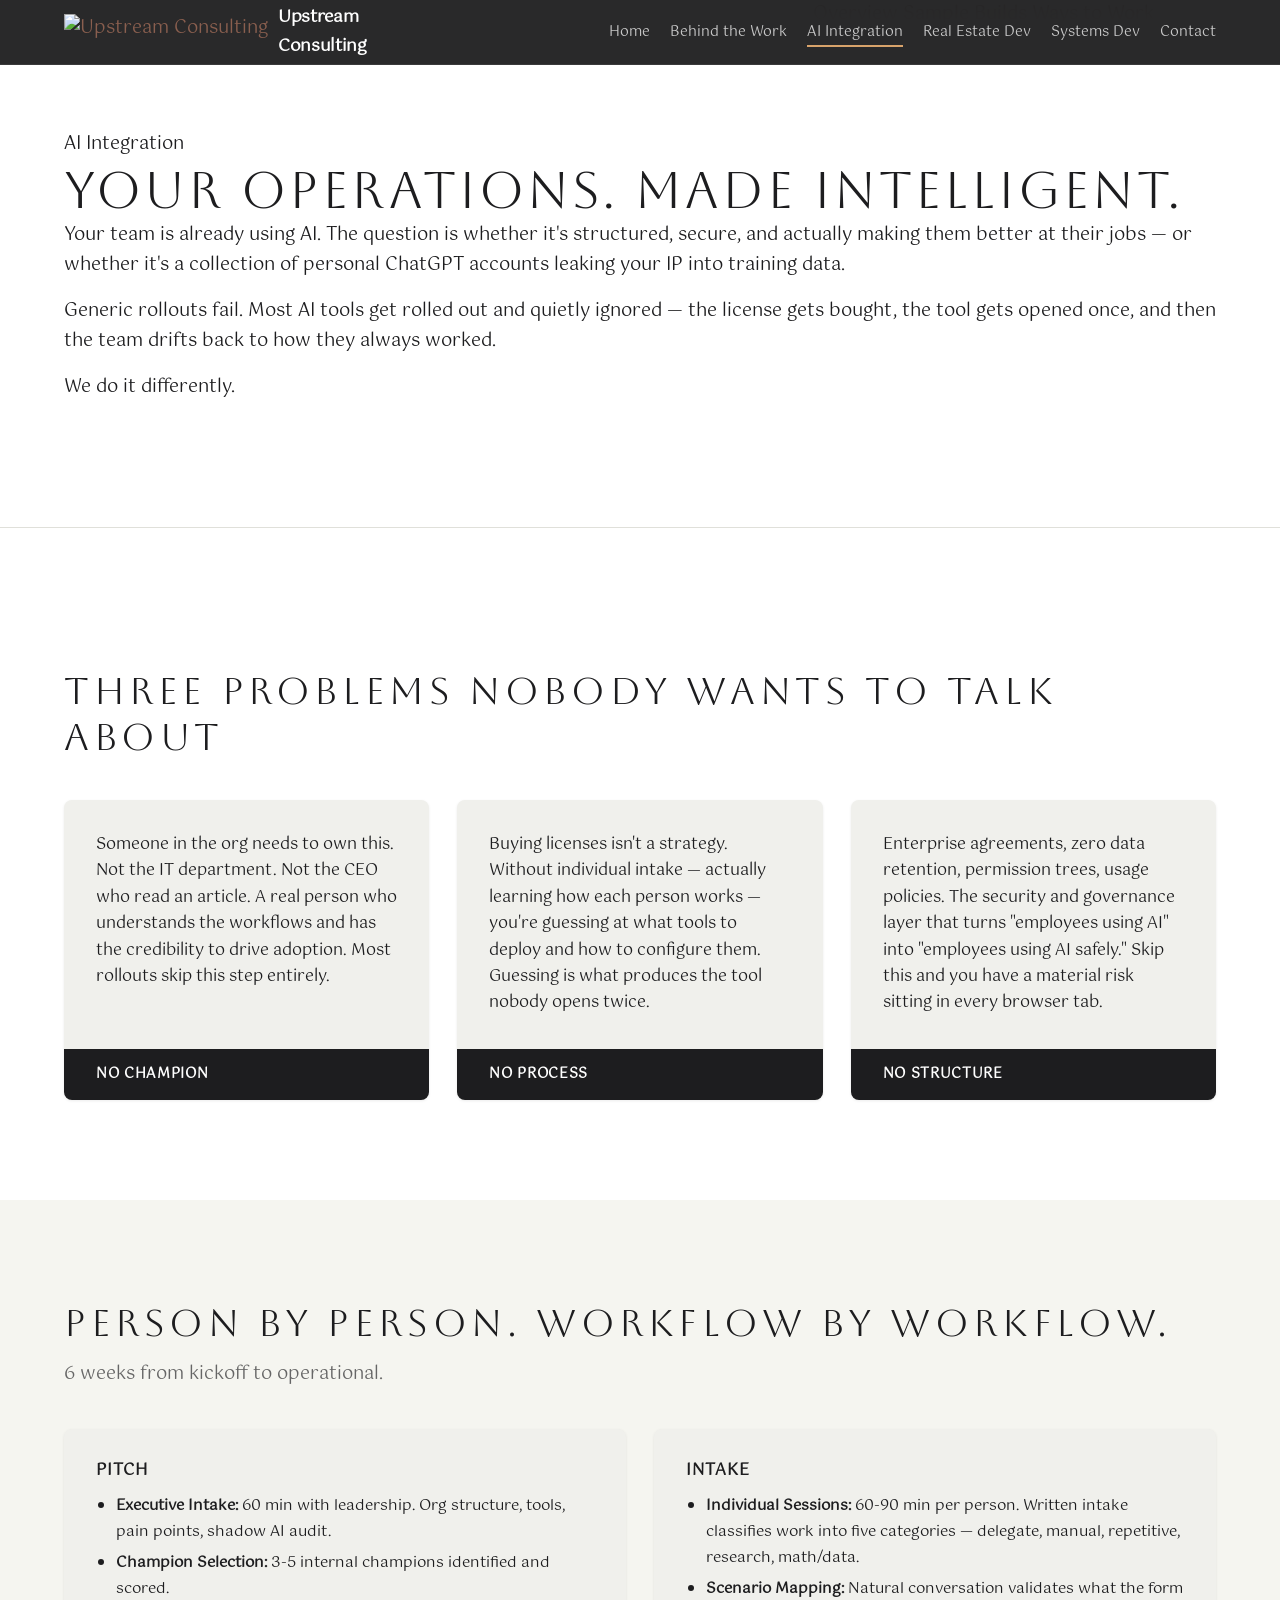
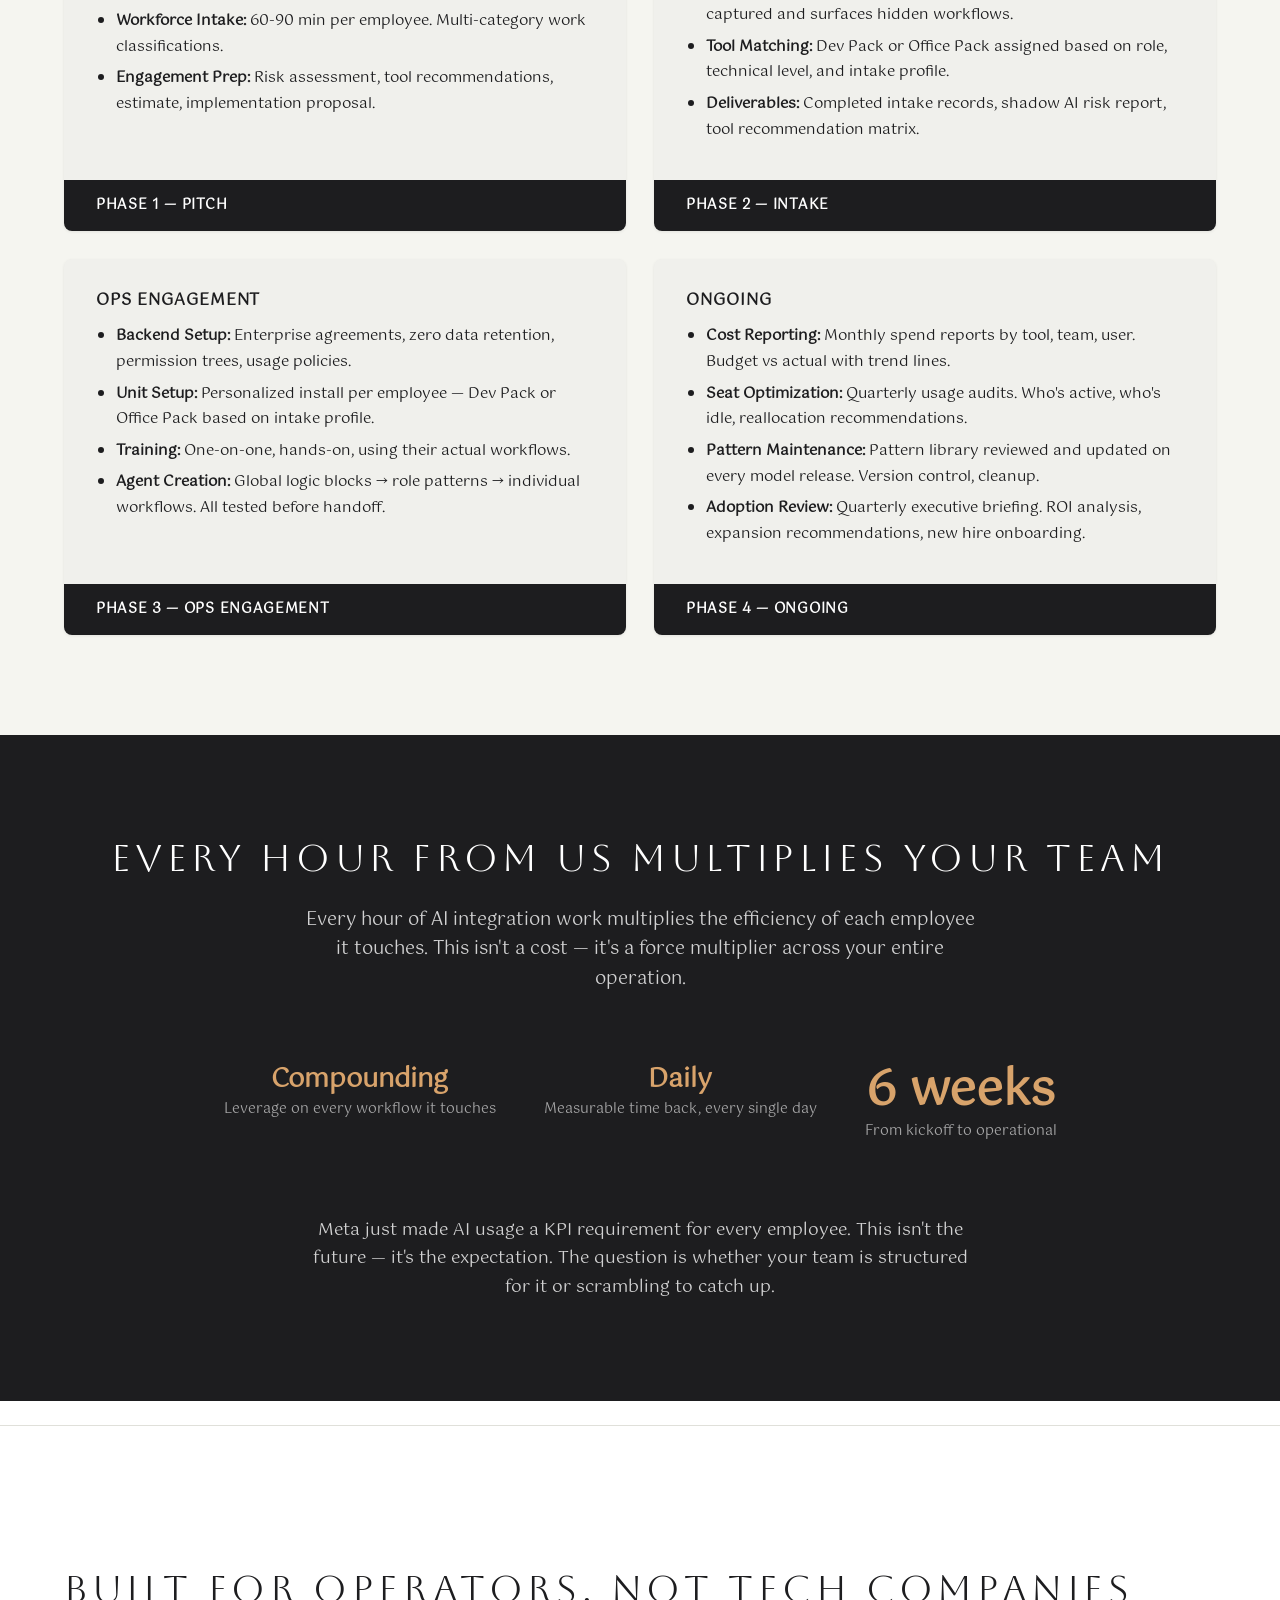
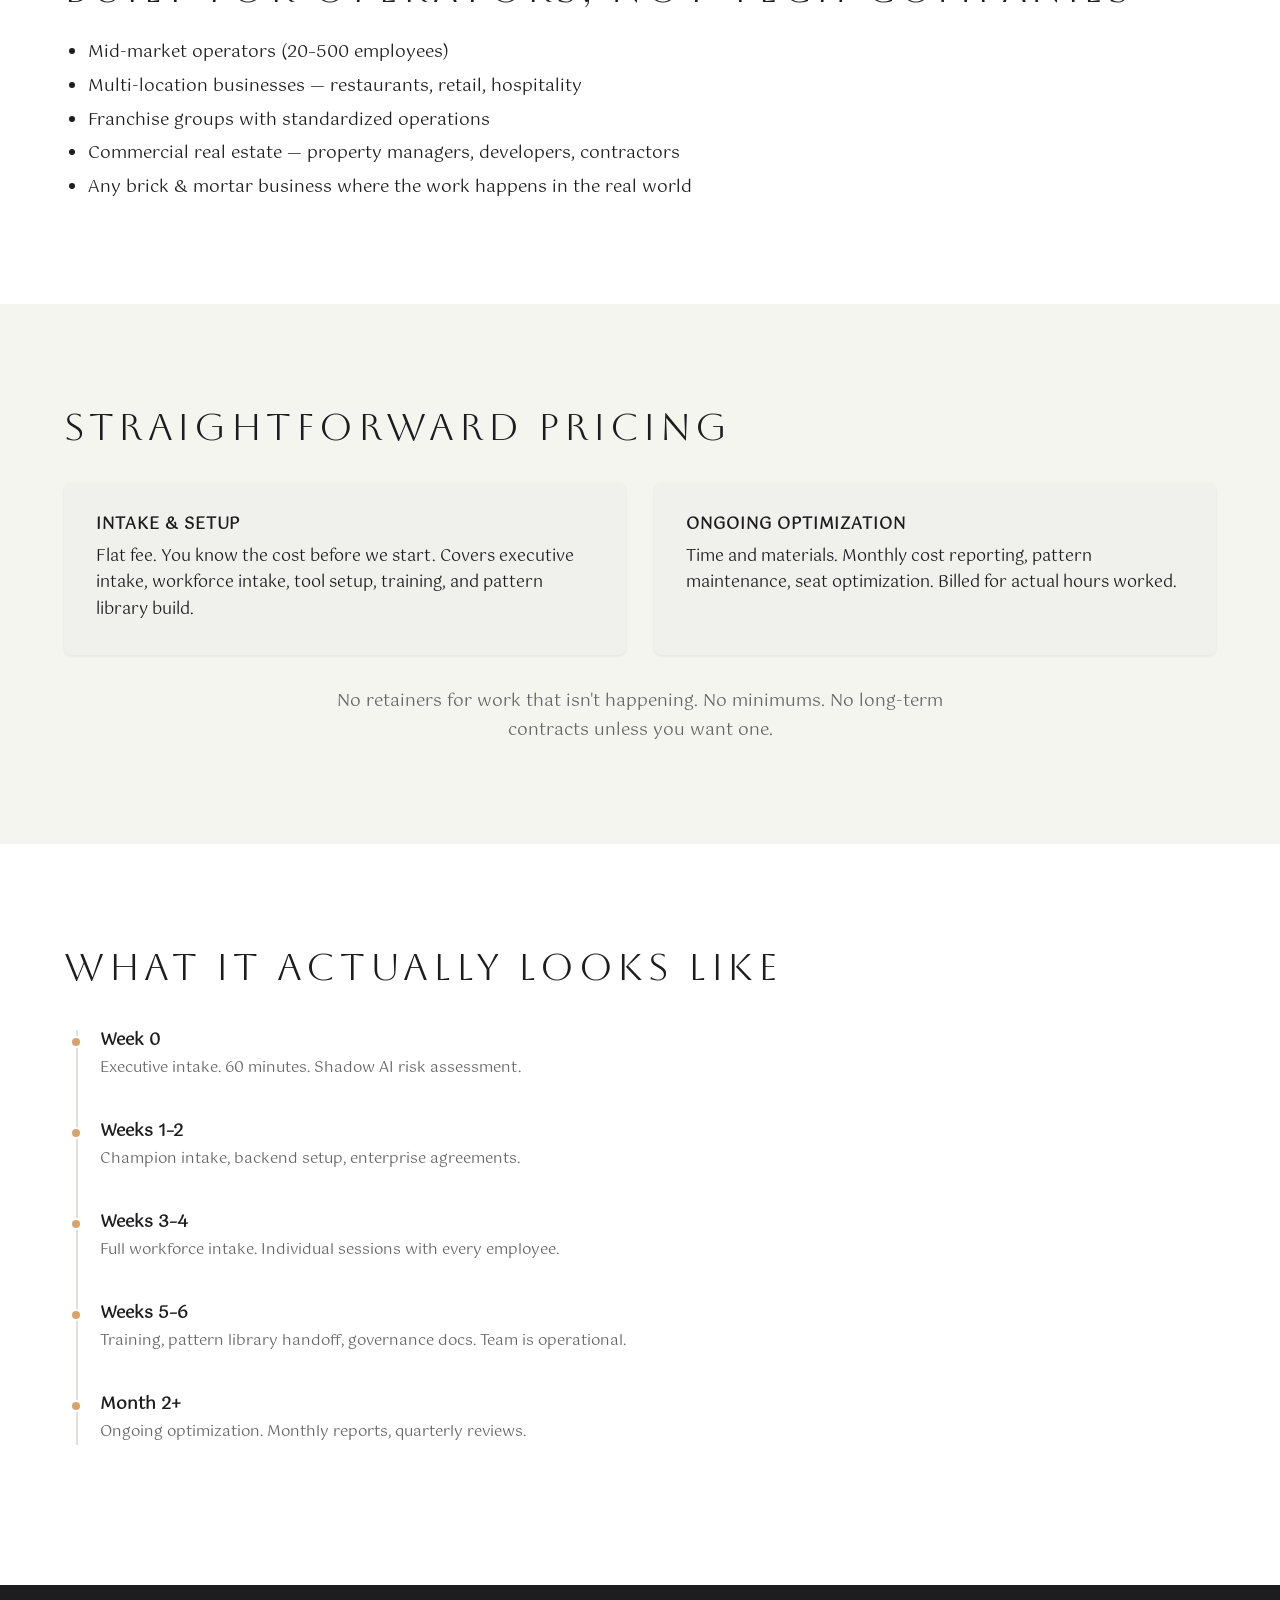
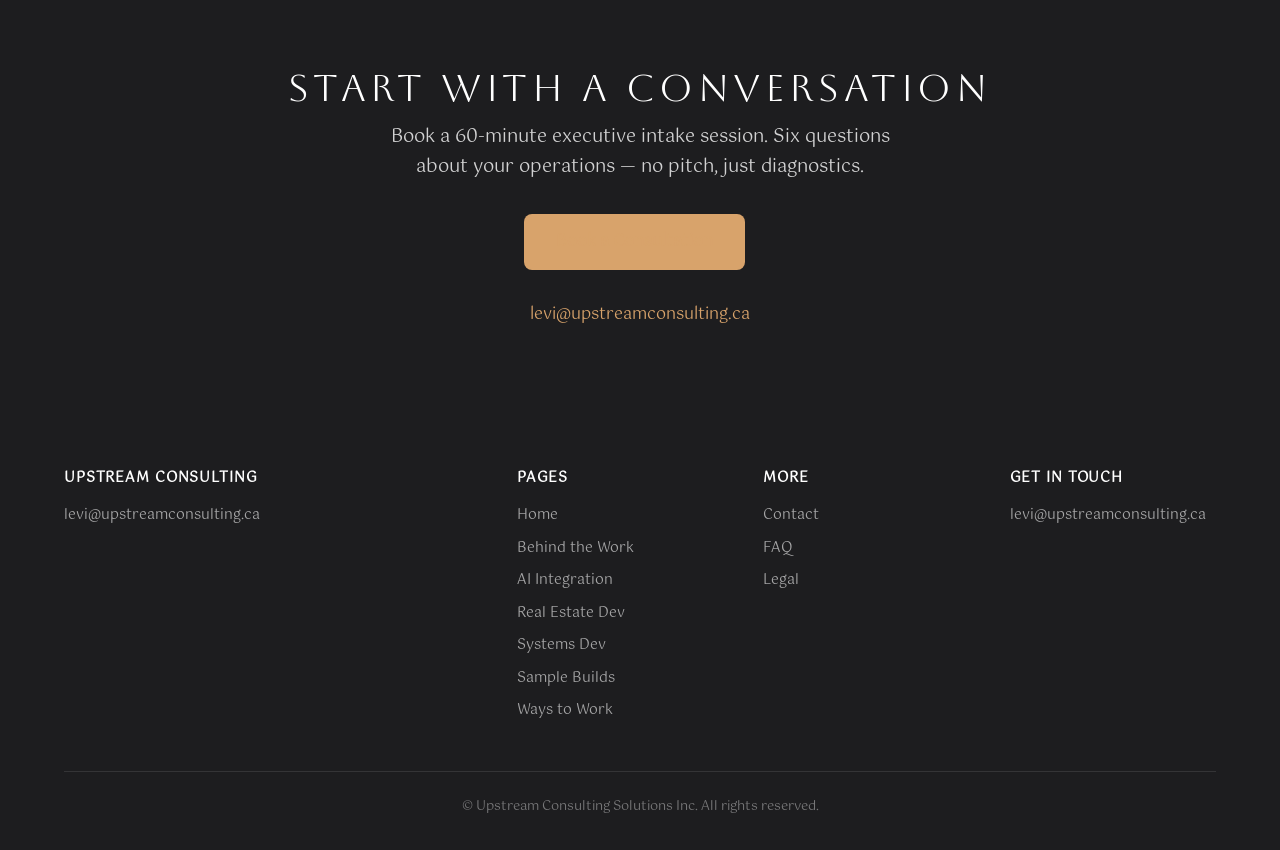
==== ai-integration/index.html @ 4dc44d65 "Cache-bust styles.css link (?v=2) Forces browsers to fetch the current stylesheet instead of a stale" ====
<!DOCTYPE html>
<html lang="en">
<head>
  <meta charset="UTF-8">
  <meta name="viewport" content="width=device-width, initial-scale=1.0">
  <title>AI Integration for Brick &amp; Mortar Operators | Upstream Consulting</title>
  <meta name="description" content="Person-by-person AI integration for brick and mortar operators. Structured rollouts, enterprise security, and ongoing optimization — not generic Copilot deployments.">
  <link rel="canonical" href="https://upstreamconsulting.ca/ai-integration/">

  <!-- Open Graph -->
  <meta property="og:type" content="website">
  <meta property="og:title" content="AI Integration for Brick &amp; Mortar Operators | Upstream Consulting">
  <meta property="og:description" content="Person-by-person AI integration for brick and mortar operators. Structured rollouts, enterprise security, and ongoing optimization — not generic Copilot deployments.">
  <meta property="og:url" content="https://upstreamconsulting.ca/ai-integration/">
  <meta property="og:image" content="https://upstreamconsulting.ca/images/logo-invert-small.png">
  <meta property="og:site_name" content="Upstream Consulting">

  <!-- Twitter Card -->
  <meta name="twitter:card" content="summary">
  <meta name="twitter:title" content="AI Integration for Brick &amp; Mortar Operators | Upstream Consulting">
  <meta name="twitter:description" content="Person-by-person AI integration for brick and mortar operators. Structured rollouts, enterprise security, and ongoing optimization — not generic Copilot deployments.">

  <link rel="stylesheet" href="/styles.css?v=2">
</head>
<body class="has-subnav">

  <a href="#main" class="skip-link">Skip to content</a>

  <!-- Navigation -->
  <nav class="nav" id="nav" aria-label="Main navigation">
    <div class="nav-inner">
      <a href="/" class="nav-logo"><img src="/images/logo-invert-small.png" alt="Upstream Consulting"><span>Upstream<br>Consulting</span></a>
      <button class="hamburger" id="hamburger" aria-label="Toggle menu" aria-expanded="false">
        <span></span><span></span><span></span>
      </button>
      <ul class="nav-links" id="navLinks">
        <li><a href="/">Home</a></li>
        <li><a href="/behind-the-work/">Behind the Work</a></li>
        <li><a href="/ai-integration/" class="active">AI Integration</a></li>
        <li><a href="/red/">Real Estate Dev</a></li>
        <li><a href="/system-development/">Systems Dev</a></li>
        <li><a href="/contact/">Contact</a></li>
      </ul>
    </div>
  </nav>
  <!-- Section sub-nav -->
  <nav class="subnav" aria-label="AI Integration section">
    <div class="subnav-inner">
      <a href="/ai-integration/" class="active">Overview</a>
      <a href="/sample-builds/">Sample Builds</a>
      <a href="/ways-to-work/">Ways to Work</a>
    </div>
  </nav>

  <!-- Hero -->
  <section class="hero-band">
    <div class="container">
      <div class="eyebrow">AI Integration</div>
      <h1>Your Operations. Made Intelligent.</h1>
      <p>Your team is already using AI. The question is whether it's structured, secure, and actually making them better at their jobs — or whether it's a collection of personal ChatGPT accounts leaking your IP into training data.</p>
      <p>Generic rollouts fail. Most AI tools get rolled out and quietly ignored — the license gets bought, the tool gets opened once, and then the team drifts back to how they always worked.</p>
      <p>We do it differently.</p>
    </div>
  </section>

  <div class="section-divider"></div>

  <!-- Three Problems -->
  <section class="section" id="main" tabindex="-1">
    <div class="container">
      <h2>Three Problems Nobody Wants to Talk About</h2>
      <div class="cards-grid-3" style="margin-top: 2.5rem;">
        <div class="card phase-card">
          <div class="card-body">
            <p>Someone in the org needs to own this. Not the IT department. Not the CEO who read an article. A real person who understands the workflows and has the credibility to drive adoption. Most rollouts skip this step entirely.</p>
          </div>
          <div class="card-label">No Champion</div>
        </div>
        <div class="card phase-card">
          <div class="card-body">
            <p>Buying licenses isn't a strategy. Without individual intake — actually learning how each person works — you're guessing at what tools to deploy and how to configure them. Guessing is what produces the tool nobody opens twice.</p>
          </div>
          <div class="card-label">No Process</div>
        </div>
        <div class="card phase-card">
          <div class="card-body">
            <p>Enterprise agreements, zero data retention, permission trees, usage policies. The security and governance layer that turns "employees using AI" into "employees using AI safely." Skip this and you have a material risk sitting in every browser tab.</p>
          </div>
          <div class="card-label">No Structure</div>
        </div>
      </div>
    </div>
  </section>

  <!-- Person by Person -->
  <section class="section alt-bg">
    <div class="container">
      <h2>Person by Person. Workflow by Workflow.</h2>
      <p class="section-sub">6 weeks from kickoff to operational.</p>
      <div class="cards-grid" style="margin-top: 1rem;">

        <!-- PITCH -->
        <div class="card phase-card">
          <div class="card-body">
            <h3>Pitch</h3>
            <ul>
              <li><strong>Executive Intake:</strong> 60 min with leadership. Org structure, tools, pain points, shadow AI audit.</li>
              <li><strong>Champion Selection:</strong> 3-5 internal champions identified and scored.</li>
              <li><strong>Workforce Intake:</strong> 60-90 min per employee. Multi-category work classifications.</li>
              <li><strong>Engagement Prep:</strong> Risk assessment, tool recommendations, estimate, implementation proposal.</li>
            </ul>
          </div>
          <div class="card-label">Phase 1 — Pitch</div>
        </div>

        <!-- INTAKE -->
        <div class="card phase-card">
          <div class="card-body">
            <h3>Intake</h3>
            <ul>
              <li><strong>Individual Sessions:</strong> 60-90 min per person. Written intake classifies work into five categories — delegate, manual, repetitive, research, math/data.</li>
              <li><strong>Scenario Mapping:</strong> Natural conversation validates what the form captured and surfaces hidden workflows.</li>
              <li><strong>Tool Matching:</strong> Dev Pack or Office Pack assigned based on role, technical level, and intake profile.</li>
              <li><strong>Deliverables:</strong> Completed intake records, shadow AI risk report, tool recommendation matrix.</li>
            </ul>
          </div>
          <div class="card-label">Phase 2 — Intake</div>
        </div>

        <!-- OPS ENGAGEMENT -->
        <div class="card phase-card">
          <div class="card-body">
            <h3>Ops Engagement</h3>
            <ul>
              <li><strong>Backend Setup:</strong> Enterprise agreements, zero data retention, permission trees, usage policies.</li>
              <li><strong>Unit Setup:</strong> Personalized install per employee — Dev Pack or Office Pack based on intake profile.</li>
              <li><strong>Training:</strong> One-on-one, hands-on, using their actual workflows.</li>
              <li><strong>Agent Creation:</strong> Global logic blocks → role patterns → individual workflows. All tested before handoff.</li>
            </ul>
          </div>
          <div class="card-label">Phase 3 — Ops Engagement</div>
        </div>

        <!-- ONGOING -->
        <div class="card phase-card">
          <div class="card-body">
            <h3>Ongoing</h3>
            <ul>
              <li><strong>Cost Reporting:</strong> Monthly spend reports by tool, team, user. Budget vs actual with trend lines.</li>
              <li><strong>Seat Optimization:</strong> Quarterly usage audits. Who's active, who's idle, reallocation recommendations.</li>
              <li><strong>Pattern Maintenance:</strong> Pattern library reviewed and updated on every model release. Version control, cleanup.</li>
              <li><strong>Adoption Review:</strong> Quarterly executive briefing. ROI analysis, expansion recommendations, new hire onboarding.</li>
            </ul>
          </div>
          <div class="card-label">Phase 4 — Ongoing</div>
        </div>

      </div>
    </div>
  </section>

  <!-- Force Multiplier -->
  <section class="dark-section" style="text-align:center;">
    <div class="container">
      <h2>Every Hour From Us Multiplies Your Team</h2>
      <p style="max-width:680px; margin:1.5rem auto;">Every hour of AI integration work multiplies the efficiency of each employee it touches. This isn't a cost — it's a force multiplier across your entire operation.</p>
      <div class="stats-row" style="margin-top:2rem;">
        <div class="stat">
          <div class="stat-number" style="font-size:1.6rem;">Compounding</div>
          <div class="stat-label">Leverage on every workflow it touches</div>
        </div>
        <div class="stat">
          <div class="stat-number" style="font-size:1.6rem;">Daily</div>
          <div class="stat-label">Measurable time back, every single day</div>
        </div>
        <div class="stat">
          <div class="stat-number">6 weeks</div>
          <div class="stat-label">From kickoff to operational</div>
        </div>
      </div>
      <p style="max-width:680px; margin:2rem auto 0; font-size:1.05rem;">Meta just made AI usage a KPI requirement for every employee. This isn't the future — it's the expectation. The question is whether your team is structured for it or scrambling to catch up.</p>
    </div>
  </section>

  <div class="section-divider"></div>

  <!-- Built for Operators -->
  <section class="section">
    <div class="container">
      <h2>Built for Operators, Not Tech Companies</h2>
      <ul style="max-width: 680px; margin-top: 1.5rem; padding-left: 1.5rem; font-size: 1.05rem; line-height: 2;">
        <li>Mid-market operators (20–500 employees)</li>
        <li>Multi-location businesses — restaurants, retail, hospitality</li>
        <li>Franchise groups with standardized operations</li>
        <li>Commercial real estate — property managers, developers, contractors</li>
        <li>Any brick &amp; mortar business where the work happens in the real world</li>
      </ul>
    </div>
  </section>

  <!-- Straightforward Pricing -->
  <section class="section alt-bg">
    <div class="container">
      <h2>Straightforward Pricing</h2>
      <div class="cards-grid" style="margin-top: 2rem;">
        <div class="card">
          <div class="card-body">
            <h3>Intake &amp; Setup</h3>
            <p>Flat fee. You know the cost before we start. Covers executive intake, workforce intake, tool setup, training, and pattern library build.</p>
          </div>
        </div>
        <div class="card">
          <div class="card-body">
            <h3>Ongoing Optimization</h3>
            <p>Time and materials. Monthly cost reporting, pattern maintenance, seat optimization. Billed for actual hours worked.</p>
          </div>
        </div>
      </div>
      <p style="text-align: center; margin-top: 2rem; color: var(--gray-600); font-size: 1.05rem; max-width: 640px; margin-left: auto; margin-right: auto;">No retainers for work that isn't happening. No minimums. No long-term contracts unless you want one.</p>
    </div>
  </section>

  <!-- Timeline -->
  <section class="section">
    <div class="container">
      <h2>What It Actually Looks Like</h2>
      <div class="timeline" style="margin-top: 2.5rem;">
        <div class="timeline-item">
          <h4>Week 0</h4>
          <p>Executive intake. 60 minutes. Shadow AI risk assessment.</p>
        </div>
        <div class="timeline-item">
          <h4>Weeks 1–2</h4>
          <p>Champion intake, backend setup, enterprise agreements.</p>
        </div>
        <div class="timeline-item">
          <h4>Weeks 3–4</h4>
          <p>Full workforce intake. Individual sessions with every employee.</p>
        </div>
        <div class="timeline-item">
          <h4>Weeks 5–6</h4>
          <p>Training, pattern library handoff, governance docs. Team is operational.</p>
        </div>
        <div class="timeline-item">
          <h4>Month 2+</h4>
          <p>Ongoing optimization. Monthly reports, quarterly reviews.</p>
        </div>
      </div>
    </div>
  </section>

  <!-- CTA -->
  <section class="dark-section cta-section">
    <div class="container">
      <h2>Start With a Conversation</h2>
      <p>Book a 60-minute executive intake session. Six questions about your operations — no pitch, just diagnostics.</p>
      <a href="/contact/" class="btn btn-primary" style="margin-right: 12px;">Book a Consultation</a>
      <br><br>
      <a href="mailto:levi@upstreamconsulting.ca" style="color: var(--gold); font-size: 1rem;">levi@upstreamconsulting.ca</a>
    </div>
  </section>

  <!-- Footer -->
  <footer class="site-footer">
    <div class="container">
      <div class="footer-grid">
        <div class="footer-col">
          <h4>Upstream Consulting</h4>
          <p><a href="mailto:levi@upstreamconsulting.ca">levi@upstreamconsulting.ca</a></p>
        </div>
        <div class="footer-col">
          <h4>Pages</h4>
          <a href="/">Home</a>
          <a href="/behind-the-work/">Behind the Work</a>
          <a href="/ai-integration/">AI Integration</a>
          <a href="/red/">Real Estate Dev</a>
          <a href="/system-development/">Systems Dev</a>
          <a href="/sample-builds/">Sample Builds</a>
          <a href="/ways-to-work/">Ways to Work</a>
        </div>
        <div class="footer-col">
          <h4>More</h4>
          <a href="/contact/">Contact</a>
          <a href="/faqs/">FAQ</a>
          <a href="/legal/">Legal</a>
        </div>
        <div class="footer-col">
          <h4>Get in Touch</h4>
          <a href="mailto:levi@upstreamconsulting.ca">levi@upstreamconsulting.ca</a>
        </div>
      </div>
      <div class="footer-bottom">
        &copy; Upstream Consulting Solutions Inc. All rights reserved.
      </div>
    </div>
  </footer>

  <!-- Back to Top -->
  <button class="back-to-top" id="backToTop" aria-label="Back to top">&uarr;</button>

  <script>
    const nav = document.getElementById('nav');

    // Hamburger toggle
    const hamburger = document.getElementById('hamburger');
    const navLinks = document.getElementById('navLinks');
    hamburger.addEventListener('click', () => {
      const open = hamburger.classList.toggle('open');
      navLinks.classList.toggle('open');
      hamburger.setAttribute('aria-expanded', open ? 'true' : 'false');
    });

    // Close menu on link click (mobile)
    navLinks.querySelectorAll('a').forEach(link => {
      link.addEventListener('click', () => {
        hamburger.classList.remove('open');
        navLinks.classList.remove('open');
        hamburger.setAttribute('aria-expanded', 'false');
      });
    });

    // Back to top
    const backToTop = document.getElementById('backToTop');
    backToTop.addEventListener('click', () => {
      window.scrollTo({ top: 0, behavior: 'smooth' });
    });

    // Single scroll listener — nav shadow + back-to-top visibility
    window.addEventListener('scroll', () => {
      nav.classList.toggle('scrolled', window.scrollY > 10);
      backToTop.classList.toggle('visible', window.scrollY > 400);
    }, { passive: true });
  </script>

<script>
(function(){
  var norm = location.pathname.replace(/index\.html$/,'');
  if (norm === '') norm = '/';
  document.querySelectorAll('#navLinks a[href]').forEach(function(a){
    if (a.getAttribute('href') === norm) {
      a.classList.add('active');
      var dd = a.closest('.dropdown');
      if (dd) { var p = dd.closest('.has-dropdown'); if (p) { var pa = p.querySelector(':scope > a'); if (pa) pa.classList.add('active'); } }
    }
  });
})();
</script>
<script>
(function(){
  function closeAll(){ document.querySelectorAll('.has-dropdown.open').forEach(function(li){ li.classList.remove('open'); var a=li.querySelector('a'); if(a) a.setAttribute('aria-expanded','false'); }); }
  document.querySelectorAll('.has-dropdown > a').forEach(function(t){
    t.addEventListener('click', function(e){
      if (window.innerWidth > 900) {
        e.preventDefault();
        var li = t.parentElement;
        var willOpen = !li.classList.contains('open');
        closeAll();
        if (willOpen) { li.classList.add('open'); t.setAttribute('aria-expanded','true'); }
      }
    });
  });
  document.addEventListener('click', function(e){ if (!e.target.closest('.has-dropdown')) closeAll(); });
  document.addEventListener('keydown', function(e){ if (e.key === 'Escape') closeAll(); });
})();
</script>
<script>
(function(){
  function align(){
    var inner = document.querySelector('.subnav-inner');
    if (!inner) return;
    if (window.innerWidth <= 900) { inner.style.transform = 'none'; return; }
    var ai = document.querySelector('#navLinks a[href="/ai-integration/"]');
    var active = document.querySelector('.subnav a.active');
    if (!ai || !active) return;
    inner.style.transform = 'none';
    var aiR = ai.getBoundingClientRect();
    var acR = active.getBoundingClientRect();
    var dx = (aiR.left + aiR.width / 2) - (acR.left + acR.width / 2);
    inner.style.transform = 'translateX(' + Math.round(dx) + 'px)';
  }
  window.addEventListener('load', align);
  window.addEventListener('resize', align);
  if (document.fonts && document.fonts.ready) document.fonts.ready.then(align);
  align();
})();
</script>
</body>
</html>
---- styles.css ----
/* ============================================
   Upstream Consulting — Shared Styles
   ============================================ */

@import url('https://fonts.googleapis.com/css2?family=Aboreto&family=Gotu&family=Syne:wght@400;500;600;700;800&display=swap');

/* --- Reset & Base --- */
*, *::before, *::after {
  box-sizing: border-box;
  margin: 0;
  padding: 0;
}

:root {
  --white: #ffffff;
  --off-white: #f5f5f0;
  --charcoal: #1D1D1F;
  --gold: #D8A36B;
  --teal: #5B7A5E;
  --gray-100: #f0f0ec;
  --gray-200: #e0e0da;
  --gray-400: #767676;
  --gray-600: #666;
  --shadow-sm: 0 1px 3px rgba(0,0,0,.08);
  --shadow-md: 0 4px 12px rgba(0,0,0,.1);
  --shadow-lg: 0 8px 24px rgba(0,0,0,.12);
  --radius: 8px;
  --transition: .25s ease;
  --max-width: 1200px;
}

html {
  scroll-behavior: smooth;
  font-size: 16px;
}

body {
  font-family: 'Gotu', Georgia, serif;
  font-size: 1.1rem;
  line-height: 1.7;
  color: var(--charcoal);
  background: var(--white);
  -webkit-font-smoothing: antialiased;
}

img { max-width: 100%; display: block; }
a { color: #8A5F4F; text-decoration: none; transition: color var(--transition); }
a:hover { color: var(--gold); }

/* Visible keyboard focus ring */
:focus-visible { outline: 2px solid #A57663; outline-offset: 2px; }

/* Skip-to-content link — off-screen until focused */
.skip-link {
  position: absolute;
  left: -9999px;
  top: 0;
  z-index: 2000;
  padding: 12px 20px;
  background: var(--charcoal);
  color: var(--off-white);
  font-weight: 600;
  border-radius: 0 0 var(--radius) 0;
}
.skip-link:focus {
  left: 0;
  color: var(--off-white);
}

.container {
  width: 100%;
  max-width: var(--max-width);
  margin: 0 auto;
  padding: 0 24px;
}

/* --- Typography --- */
h1, h2 {
  font-family: 'Syne', 'Arial', sans-serif;
  font-weight: 500;
  line-height: 1.2;
  letter-spacing: .12em;
  text-transform: uppercase;
}
h1 {
  font-family: 'Aboreto', sans-serif;
  font-size: 2.6rem;
  font-weight: 400;
  letter-spacing: .06em;
}
h2 {
  font-family: 'Aboreto', sans-serif;
  font-size: 2rem;
  font-weight: 400;
  letter-spacing: .12em;
}

h3, h4 { font-weight: 700; line-height: 1.25; }
h1 { font-size: 3.2rem; }
h2 { font-size: 2.4rem; margin-bottom: .75rem; }
h3 { font-size: 1.5rem; margin-bottom: .4rem; }
p + p { margin-top: 1rem; }

.section-sub {
  color: var(--gray-600);
  font-size: 1.15rem;
  margin-bottom: 2.5rem;
  font-weight: 500;
}

.section-divider {
  width: 100%;
  height: 1px;
  background: var(--gray-200);
  margin: 1.5rem 0 2.5rem;
}

/* --- Buttons --- */
.btn {
  display: inline-block;
  padding: 14px 32px;
  border-radius: var(--radius);
  font-family: inherit;
  font-size: 1rem;
  font-weight: 600;
  cursor: pointer;
  border: none;
  transition: background var(--transition), transform var(--transition), box-shadow var(--transition);
}
.btn:hover { transform: translateY(-2px); box-shadow: var(--shadow-md); }

.btn-primary {
  background: var(--gold);
  color: var(--charcoal);
}
.btn-primary:hover { background: #c4955e; color: var(--charcoal); }

.btn-outline {
  background: transparent;
  color: var(--white);
  border: 2px solid var(--gold);
}
.btn-outline:hover { background: var(--gold); color: var(--charcoal); }

/* --- Navigation --- */
.nav {
  position: fixed;
  top: 0;
  left: 0;
  right: 0;
  z-index: 1000;
  background: rgba(30,30,31,.95);
  backdrop-filter: blur(12px);
  -webkit-backdrop-filter: blur(12px);
  border-bottom: 1px solid rgba(255,255,255,.08);
  transition: box-shadow var(--transition);
}
.nav.scrolled { box-shadow: 0 4px 20px rgba(0,0,0,.3); }

.nav-inner {
  max-width: var(--max-width);
  margin: 0 auto;
  padding: 0 24px;
  display: flex;
  align-items: center;
  justify-content: space-between;
  height: 64px;
}

.nav-logo {
  display: flex;
  align-items: center;
  gap: 10px;
}
.nav-logo img {
  height: 36px;
  width: auto;
}
.nav-logo span {
  font-weight: 800;
  font-size: 1.05rem;
  color: var(--white);
  letter-spacing: -.02em;
  white-space: nowrap;
}
.nav-logo:hover span { color: var(--gold); }

.nav-links {
  list-style: none;
  display: flex;
  gap: 20px;
  align-items: center;
}
.nav-links a {
  color: rgba(255,255,255,.75);
  font-size: .86rem;
  font-weight: 500;
  position: relative;
  white-space: nowrap;
}
.nav-links a:hover { color: var(--white); }
.nav-links a::after {
  content: '';
  position: absolute;
  bottom: -4px;
  left: 0;
  width: 0;
  height: 2px;
  background: var(--gold);
  transition: width var(--transition);
}
.nav-links a:hover::after,
.nav-links a.active::after { width: 100%; }
.nav-links a:hover { color: var(--white); }

/* Hamburger */
.hamburger {
  display: none;
  flex-direction: column;
  gap: 5px;
  background: none;
  border: none;
  cursor: pointer;
  padding: 4px;
}
.hamburger span {
  display: block;
  width: 24px;
  height: 2px;
  background: var(--white);
  transition: transform var(--transition), opacity var(--transition);
}
.hamburger.open span:nth-child(1) { transform: translateY(7px) rotate(45deg); }
.hamburger.open span:nth-child(2) { opacity: 0; }
.hamburger.open span:nth-child(3) { transform: translateY(-7px) rotate(-45deg); }

/* --- Sections --- */
section {
  padding: 100px 0;
}

.hero {
  padding: 160px 0 120px;
  text-align: center;
}
.hero h1 {
  max-width: 800px;
  margin: 0 auto .75rem;
}
.hero p {
  max-width: 620px;
  margin: 0 auto 2rem;
  color: var(--gray-600);
  font-size: 1.15rem;
}

.dark-section {
  background: var(--charcoal);
  color: var(--white);
}
.dark-section h2,
.dark-section h3 { color: var(--white); }
.dark-section p { color: rgba(255,255,255,.8); }
.dark-section a { color: var(--gold); }

.alt-bg { background: var(--off-white); }

/* --- Cards Grid --- */
.cards-grid {
  display: grid;
  grid-template-columns: repeat(2, 1fr);
  gap: 28px;
}

.card {
  background: var(--gray-100);
  border-radius: var(--radius);
  overflow: hidden;
  box-shadow: var(--shadow-sm);
  transition: transform var(--transition), box-shadow var(--transition);
  display: flex;
  flex-direction: column;
}
.card:hover {
  transform: translateY(-4px);
  box-shadow: var(--shadow-lg);
}

.card-body {
  padding: 32px;
  flex: 1;
}
.card-body h3 {
  text-transform: uppercase;
  font-size: 1rem;
  letter-spacing: .06em;
  margin-bottom: .6rem;
  color: var(--charcoal);
}
.card-body .card-italic {
  font-style: italic;
  color: var(--gray-600);
  font-size: .95rem;
  margin-bottom: .75rem;
}
.card-body p {
  font-size: 1rem;
  line-height: 1.65;
}
.card-body ul {
  margin-top: .75rem;
  padding-left: 1.25rem;
  font-size: .95rem;
}
.card-body ul li {
  margin-bottom: .35rem;
}

.card-label {
  background: var(--charcoal);
  color: var(--white);
  padding: 14px 32px;
  font-size: .85rem;
  font-weight: 600;
  text-transform: uppercase;
  letter-spacing: .05em;
}

/* Phase cards (content + dark label bar) */
.phase-card { display: flex; flex-direction: column; }
.phase-card .card-body { flex: 1; }
.phase-card .card-label { margin-top: auto; }

/* --- Stat Blocks --- */
.stats-row {
  display: flex;
  justify-content: center;
  gap: 48px;
  flex-wrap: wrap;
  padding: 40px 0;
}
.stat {
  text-align: center;
}
.stat-number {
  font-size: 3rem;
  font-weight: 800;
  line-height: 1;
  color: var(--gold);
}
.dark-section .stat-number { color: var(--gold); }
.stat-label {
  font-size: .9rem;
  color: var(--gray-600);
  margin-top: .25rem;
}
.dark-section .stat-label { color: rgba(255,255,255,.6); }

/* --- Timeline --- */
.timeline {
  position: relative;
  padding-left: 36px;
  max-width: 720px;
}
.timeline::before {
  content: '';
  position: absolute;
  left: 12px;
  top: 0;
  bottom: 0;
  width: 2px;
  background: var(--gray-200);
}
.timeline-item {
  position: relative;
  margin-bottom: 2.5rem;
}
.timeline-item::before {
  content: '';
  position: absolute;
  left: -30px;
  top: 6px;
  width: 12px;
  height: 12px;
  border-radius: 50%;
  background: var(--gold);
  border: 2px solid var(--white);
}
.timeline-item h4 {
  font-size: 1.05rem;
  margin-bottom: .25rem;
}
.timeline-item p {
  font-size: .95rem;
  color: var(--gray-600);
}

/* --- Social Proof Strip --- */
.social-proof {
  text-align: center;
  padding: 48px 0;
  background: var(--off-white);
}
.social-proof p {
  font-size: .85rem;
  color: var(--gray-400);
  text-transform: uppercase;
  letter-spacing: .08em;
  font-weight: 600;
  margin-bottom: .75rem;
}
.proof-logos {
  display: flex;
  justify-content: center;
  align-items: center;
  flex-wrap: wrap;
  gap: 28px;
  font-size: .95rem;
  color: var(--gray-600);
  font-weight: 500;
}
.proof-logos span { white-space: nowrap; }

/* --- CTA Section --- */
.cta-section {
  text-align: center;
  padding: 80px 0;
}
.cta-section h2 { margin-bottom: .75rem; }
.cta-section p {
  max-width: 540px;
  margin: 0 auto 2rem;
}

/* --- FAQ Accordion (CSS-only) --- */
.faq details {
  border-bottom: 1px solid var(--gray-200);
}
.faq summary {
  padding: 18px 0;
  cursor: pointer;
  font-weight: 600;
  font-size: 1.05rem;
  list-style: none;
  display: flex;
  justify-content: space-between;
  align-items: center;
}
.faq summary::-webkit-details-marker { display: none; }
.faq summary::after {
  content: '+';
  font-size: 1.4rem;
  font-weight: 300;
  color: var(--gray-400);
  transition: transform var(--transition);
}
.faq details[open] summary::after {
  content: '−';
}
.faq details .faq-answer {
  padding: 0 0 18px;
  color: var(--gray-600);
  font-size: 1rem;
}

/* --- Forms --- */
.form-group {
  margin-bottom: 1.25rem;
}
.form-group label {
  display: block;
  font-weight: 600;
  font-size: .92rem;
  margin-bottom: .35rem;
}
.form-group input,
.form-group textarea,
.form-group select {
  width: 100%;
  padding: 12px 16px;
  border: 1px solid var(--gray-200);
  border-radius: var(--radius);
  font-family: inherit;
  font-size: 1rem;
  background: var(--white);
  transition: border-color var(--transition), box-shadow var(--transition);
}
.form-group input:focus,
.form-group textarea:focus,
.form-group select:focus {
  outline: none;
  border-color: var(--teal);
  box-shadow: 0 0 0 3px rgba(74,155,142,.15);
}
.form-group textarea { resize: vertical; min-height: 140px; }

/* --- Footer --- */
.site-footer {
  background: var(--charcoal);
  color: rgba(255,255,255,.7);
  padding: 60px 0 32px;
}
.footer-grid {
  display: grid;
  grid-template-columns: 2fr 1fr 1fr 1fr;
  gap: 40px;
  margin-bottom: 40px;
}
.footer-col h4 {
  color: var(--white);
  font-size: .9rem;
  text-transform: uppercase;
  letter-spacing: .06em;
  margin-bottom: 1rem;
}
.footer-col p,
.footer-col a {
  font-size: .9rem;
  color: rgba(255,255,255,.6);
  display: block;
  margin-bottom: .5rem;
}
.footer-col a:hover { color: var(--gold); }

.footer-bottom {
  border-top: 1px solid rgba(255,255,255,.1);
  padding-top: 24px;
  font-size: .8rem;
  text-align: center;
  color: rgba(255,255,255,.4);
}

/* --- Back to Top --- */
.back-to-top {
  position: fixed;
  bottom: 28px;
  right: 28px;
  width: 44px;
  height: 44px;
  border-radius: 50%;
  background: var(--charcoal);
  color: var(--white);
  border: none;
  cursor: pointer;
  font-size: 1.2rem;
  display: flex;
  align-items: center;
  justify-content: center;
  opacity: 0;
  pointer-events: none;
  transition: opacity var(--transition), transform var(--transition);
  box-shadow: var(--shadow-md);
}
.back-to-top.visible {
  opacity: 1;
  pointer-events: auto;
}
.back-to-top:hover {
  transform: translateY(-2px);
  background: var(--gold);
  color: var(--charcoal);
}

/* --- Service Blocks (image + text side by side) --- */
.service-block {
  display: flex;
  gap: 32px;
  align-items: stretch;
  background: var(--gray-100);
  border-radius: var(--radius);
  overflow: hidden;
  box-shadow: var(--shadow-sm);
  transition: transform var(--transition), box-shadow var(--transition);
}
.service-block:hover {
  transform: translateY(-4px);
  box-shadow: var(--shadow-lg);
}
.service-block-image {
  flex: 0 0 340px;
  min-height: 280px;
  background-size: cover;
  background-position: center;
  background-color: var(--gray-200);
}
.service-block-image.placeholder {
  display: flex;
  align-items: center;
  justify-content: center;
  color: var(--gray-600);
  font-size: .95rem;
  font-weight: 500;
}
.service-block-content {
  flex: 1;
  padding: 32px;
}
.service-block-content h3 {
  text-transform: uppercase;
  font-size: 1rem;
  letter-spacing: .06em;
  margin-bottom: .6rem;
  color: var(--charcoal);
}
.service-block-content .card-italic {
  font-style: italic;
  color: var(--gray-600);
  font-size: .95rem;
  margin-bottom: .75rem;
}
.service-block-content p {
  font-size: 1rem;
  line-height: 1.65;
}
.service-block-content ul {
  margin-top: .75rem;
  padding-left: 1.25rem;
  font-size: .95rem;
}
.service-block-content ul li {
  margin-bottom: .35rem;
}
.service-block-label {
  background: var(--charcoal);
  color: var(--white);
  padding: 14px 32px;
  font-size: .85rem;
  font-weight: 600;
  text-transform: uppercase;
  letter-spacing: .05em;
}

/* --- Hero Overlay --- */
.hero-overlay {
  background: linear-gradient(180deg, rgba(26,26,46,.15) 0%, transparent 60%);
}

/* --- Hero Background (replace with real image when available) --- */
.hero-bg {
  background: linear-gradient(135deg, rgba(26,26,46,0.08) 0%, rgba(74,155,142,0.06) 50%, rgba(212,165,116,0.04) 100%);
}

/* --- Platform Icons --- */
.platform-icon {
  display: inline-block;
  width: 28px;
  height: 28px;
  border-radius: 6px;
  margin-right: 10px;
  vertical-align: middle;
  font-size: .7rem;
  font-weight: 700;
  color: var(--charcoal);
  background: var(--gray-100);
  text-align: center;
  line-height: 28px;
}
/* Single neutral treatment — vendor colours removed for a calmer, on-brand grid */
.platform-icon.procore,
.platform-icon.plangrid,
.platform-icon.sharepoint,
.platform-icon.m365,
.platform-icon.financial,
.platform-icon.hr,
.platform-icon.leadgen { background: var(--gray-100); color: var(--charcoal); }

/* --- Contact Grid --- */
.contact-grid {
  display: grid;
  grid-template-columns: 1fr 1fr;
  gap: 48px;
  align-items: start;
}

/* --- Three-Column Cards --- */
.cards-grid-3 {
  display: grid;
  grid-template-columns: repeat(3, 1fr);
  gap: 28px;
}

/* --- Portfolio Card Image --- */
.portfolio-img {
  height: 250px;
  background-size: cover;
  background-position: center;
  background-color: var(--gray-200);
}
.portfolio-img.placeholder {
  display: flex;
  align-items: center;
  justify-content: center;
  color: var(--gray-600);
  font-weight: 600;
  font-size: .9rem;
  text-align: center;
  padding: 16px;
}

/* --- Bio Layout --- */
.bio-layout {
  display: flex;
  gap: 32px;
  align-items: flex-start;
}
.bio-headshot {
  flex: 0 0 200px;
  width: 200px;
  height: 260px;
  border-radius: var(--radius);
  object-fit: cover;
}

/* --- Responsive --- */
@media (max-width: 1024px) {
  .cards-grid { grid-template-columns: repeat(2, 1fr); }
  .cards-grid-3 { grid-template-columns: repeat(2, 1fr); }
  .footer-grid { grid-template-columns: 1fr 1fr; }
}

/* Nav collapses to hamburger before the links would crowd */
@media (max-width: 900px) {
  .hamburger { display: flex; }
  .nav-links {
    position: fixed;
    top: 64px;
    left: 0;
    right: 0;
    background: rgba(30,30,31,.98);
    flex-direction: column;
    gap: 0;
    padding: 8px 0;
    box-shadow: var(--shadow-md);
    transform: translateY(-120%);
    transition: transform .3s ease;
  }
  .nav-links.open {
    transform: translateY(0);
  }
  .nav-links li { width: 100%; }
  .nav-links a {
    display: block;
    padding: 14px 24px;
    font-size: 1rem;
    color: rgba(255,255,255,.85);
  }
  .nav-links a:hover {
    color: var(--white);
    background: rgba(255,255,255,.06);
  }
  .nav-links a::after { display: none; }
}

@media (max-width: 768px) {
  section { padding: 40px 0; }
  h1 { font-size: 2rem; }
  h2 { font-size: 1.6rem; }
  .hero { padding: 100px 0 60px; }

  .service-block {
    flex-direction: column;
  }
  .service-block-image {
    flex: 0 0 auto;
    min-height: 200px;
    width: 100%;
  }

  .contact-grid { grid-template-columns: 1fr; }
  .cards-grid-3 { grid-template-columns: 1fr; }
  .bio-layout { flex-direction: column; align-items: center; }
  .bio-headshot { flex: 0 0 auto; width: 160px; height: 210px; }

  .cards-grid { grid-template-columns: 1fr; }
  .footer-grid { grid-template-columns: 1fr; gap: 24px; }
  .stats-row { gap: 24px; }
  .proof-logos { gap: 16px; font-size: .85rem; }
}

@media (max-width: 480px) {
  h1 { font-size: 1.65rem; }
  .container { padding: 0 16px; }
  .btn { padding: 12px 24px; font-size: .95rem; }
}
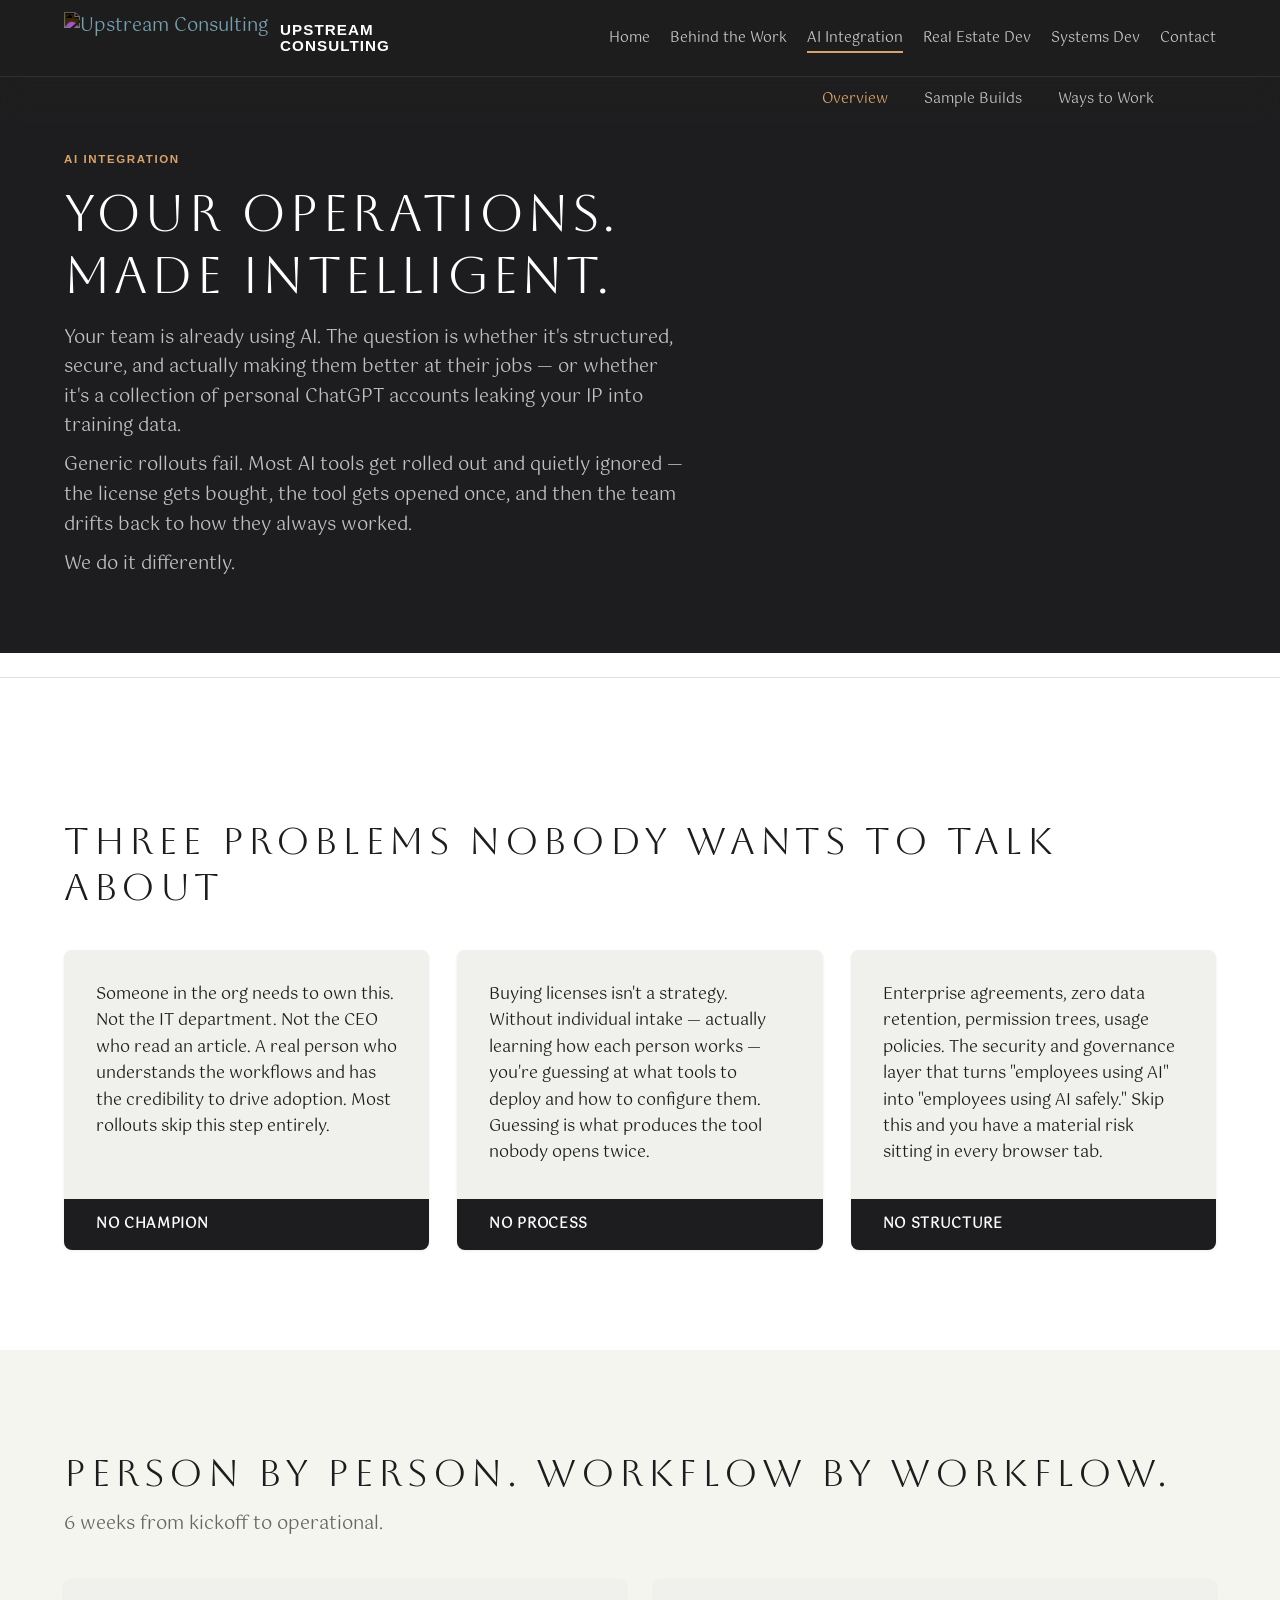
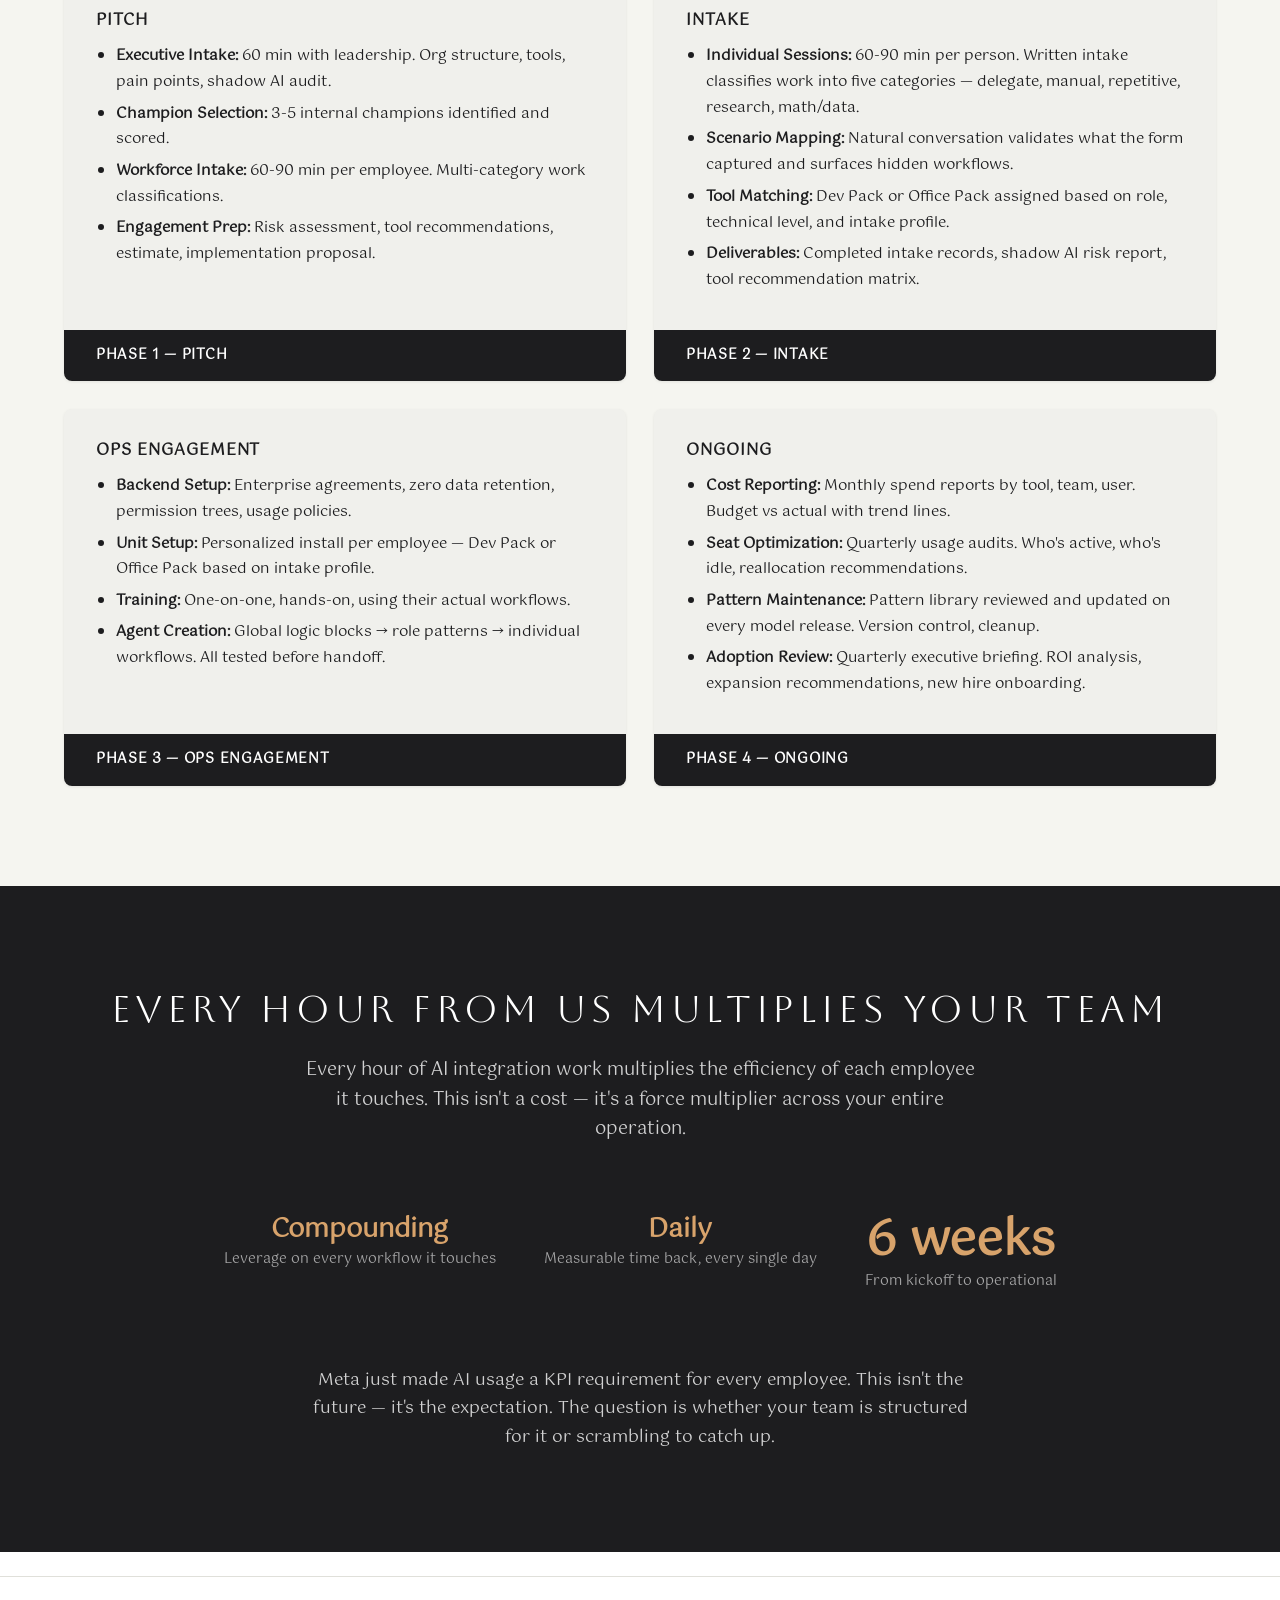
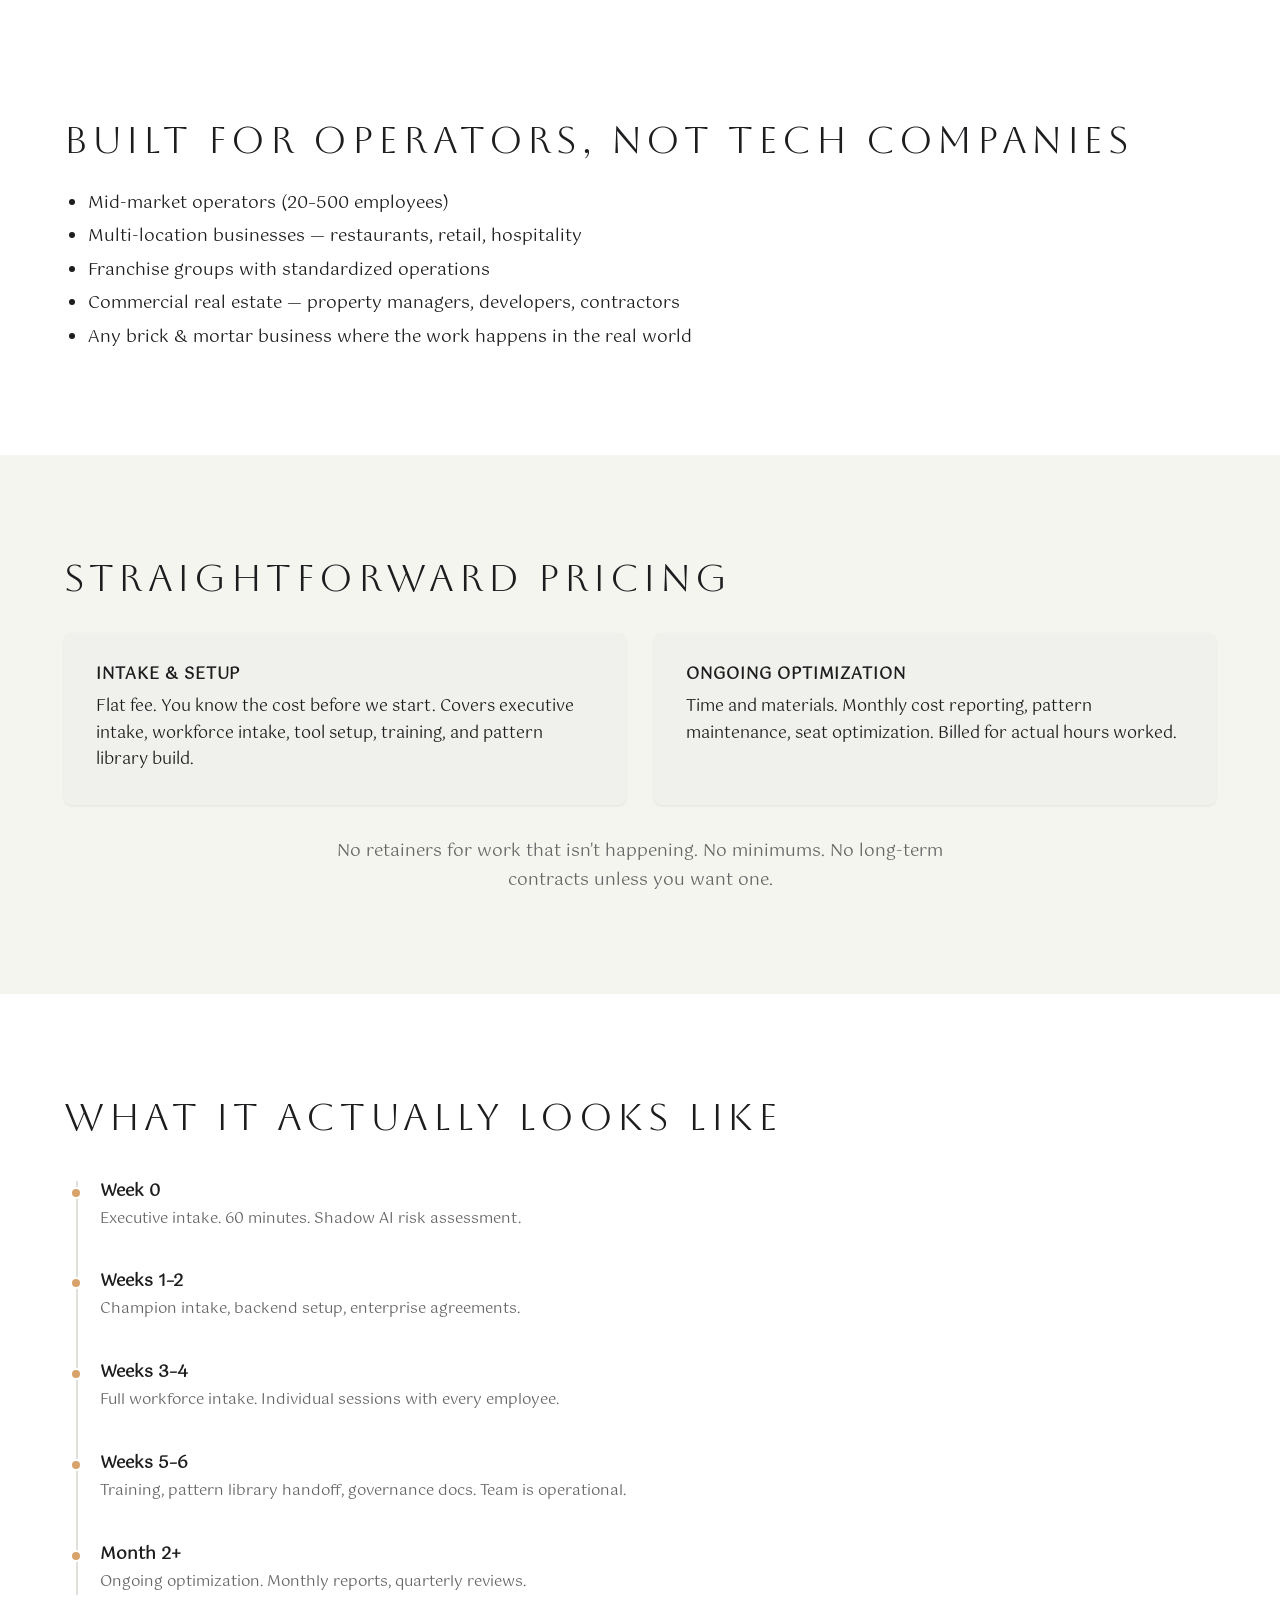
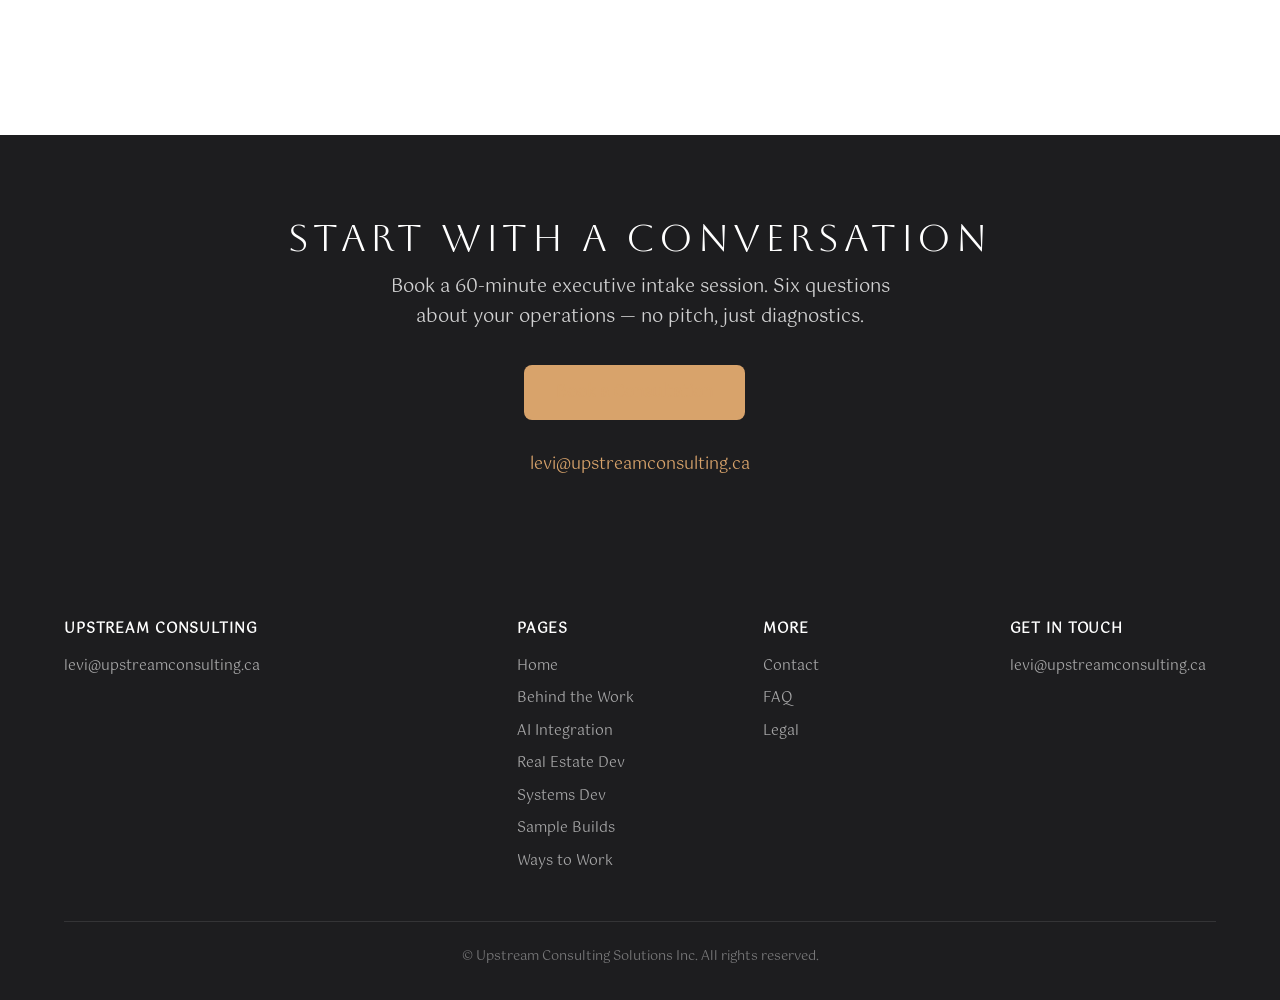
==== commit b68d7a54: "Fix nav logo: symbol-only mark + single wordmark, larger The nav used the full lockup image (which b" ====
--- a/ai-integration/index.html
+++ b/ai-integration/index.html
@@ -29,7 +29,7 @@
   <!-- Navigation -->
   <nav class="nav" id="nav" aria-label="Main navigation">
     <div class="nav-inner">
-      <a href="/" class="nav-logo"><img src="/images/logo-invert-small.png" alt="Upstream Consulting"><span>Upstream<br>Consulting</span></a>
+      <a href="/" class="nav-logo"><img src="/images/logo-symbol.png" alt="Upstream Consulting"><span>Upstream<br>Consulting</span></a>
       <button class="hamburger" id="hamburger" aria-label="Toggle menu" aria-expanded="false">
         <span></span><span></span><span></span>
       </button>
--- a/styles.css
+++ b/styles.css
@@ -164,23 +164,27 @@
   display: flex;
   align-items: center;
   justify-content: space-between;
-  height: 64px;
+  height: 76px;
 }
 
 .nav-logo {
   display: flex;
   align-items: center;
-  gap: 10px;
+  gap: 12px;
 }
 .nav-logo img {
-  height: 36px;
+  height: 52px;
   width: auto;
+  filter: invert(1);
 }
 .nav-logo span {
-  font-weight: 800;
-  font-size: 1.05rem;
+  font-family: 'Syne', sans-serif;
+  font-weight: 700;
+  font-size: .95rem;
+  line-height: 1.08;
+  text-transform: uppercase;
+  letter-spacing: .07em;
   color: var(--white);
-  letter-spacing: -.02em;
   white-space: nowrap;
 }
 .nav-logo:hover span { color: var(--gold); }
@@ -212,6 +216,125 @@
 .nav-links a:hover::after,
 .nav-links a.active::after { width: 100%; }
 .nav-links a:hover { color: var(--white); }
+
+/* Dropdown */
+.nav-links .has-dropdown { position: relative; }
+.nav-links .has-dropdown > a .caret { font-size: .62em; margin-left: 5px; opacity: .7; display: inline-block; transition: transform .2s ease; }
+.nav-links .has-dropdown.open > a .caret { transform: rotate(180deg); }
+.nav-links .has-dropdown.open > a { color: var(--white); }
+.nav-links .dropdown {
+  list-style: none;
+  position: absolute;
+  top: 100%;
+  left: -14px;
+  min-width: 210px;
+  background: rgba(30,30,31,.98);
+  border: 1px solid rgba(255,255,255,.08);
+  border-radius: 10px;
+  padding: 8px 0;
+  margin-top: 12px;
+  box-shadow: var(--shadow-lg);
+  display: flex;
+  flex-direction: column;
+  opacity: 0;
+  visibility: hidden;
+  transform: translateY(6px);
+  transition: opacity .2s ease, transform .2s ease;
+}
+.nav-links .has-dropdown.open .dropdown {
+  opacity: 1;
+  visibility: visible;
+  transform: translateY(0);
+}
+.nav-links .dropdown li { width: 100%; }
+.nav-links .dropdown a {
+  display: block;
+  padding: 9px 20px;
+  font-size: .88rem;
+  color: rgba(255,255,255,.8);
+  white-space: nowrap;
+}
+.nav-links .dropdown a::after { display: none; }
+.nav-links .dropdown a:hover { color: var(--white); background: rgba(255,255,255,.06); }
+.nav-links .dropdown a.active { color: var(--gold); }
+
+/* Dark hero band — eyebrow + display title + sub */
+.hero-band {
+  background: var(--charcoal);
+  padding: 136px 0 64px;
+  position: relative;
+  overflow: hidden;
+}
+.hero-band .container { position: relative; z-index: 1; }
+.hero-band .eyebrow {
+  font-family: 'Syne', sans-serif;
+  font-size: .72rem;
+  font-weight: 600;
+  letter-spacing: .14em;
+  text-transform: uppercase;
+  color: var(--gold);
+  margin-bottom: .85rem;
+}
+.hero-band h1 {
+  color: var(--white);
+  max-width: 18ch;
+  margin: 0 0 1.1rem;
+}
+.hero-band p {
+  color: rgba(255,255,255,.72);
+  max-width: 620px;
+  font-size: 1.12rem;
+  line-height: 1.65;
+  margin: 0 0 .6rem;
+}
+/* extra top clearance when the section sub-bar is present */
+.has-subnav .hero-band { padding-top: 150px; }
+
+/* Section sub-nav bar — sits under the main nav on section pages */
+.subnav {
+  position: fixed;
+  top: 76px;
+  left: 0;
+  right: 0;
+  z-index: 999;
+  background: rgba(30,30,31,.97);
+  border-top: 1px solid rgba(255,255,255,.12);
+  backdrop-filter: blur(12px);
+  -webkit-backdrop-filter: blur(12px);
+}
+.subnav-inner {
+  max-width: var(--max-width);
+  margin: 0 auto;
+  padding: 0 24px;
+  height: 46px;
+  display: flex;
+  align-items: center;
+  justify-content: flex-start;
+  gap: 36px;
+}
+.subnav-label {
+  font-family: 'Syne', sans-serif;
+  font-size: .68rem;
+  font-weight: 600;
+  letter-spacing: .12em;
+  text-transform: uppercase;
+  color: var(--gold);
+  margin-right: 4px;
+}
+.subnav a {
+  color: rgba(255,255,255,.72);
+  font-size: .85rem;
+  font-weight: 500;
+  white-space: nowrap;
+  position: relative;
+}
+.subnav a:hover { color: var(--white); }
+.subnav a.active { color: var(--gold); }
+@media (max-width: 900px) {
+  .subnav-inner { gap: 18px; padding: 0 16px; overflow-x: auto; }
+  .subnav-label { display: none; }
+  .has-subnav .hero-band { padding-top: 130px; }
+}
 
 /* Hamburger */
 .hamburger {
@@ -723,7 +846,7 @@
   .hamburger { display: flex; }
   .nav-links {
     position: fixed;
-    top: 64px;
+    top: 76px;
     left: 0;
     right: 0;
     background: rgba(30,30,31,.98);
@@ -749,6 +872,22 @@
     background: rgba(255,255,255,.06);
   }
   .nav-links a::after { display: none; }
+
+  /* Dropdown collapses inline on mobile */
+  .nav-links .dropdown {
+    position: static;
+    opacity: 1;
+    visibility: visible;
+    transform: none;
+    box-shadow: none;
+    border: none;
+    border-radius: 0;
+    margin: 0;
+    padding: 0;
+    background: rgba(255,255,255,.04);
+  }
+  .nav-links .dropdown a { padding-left: 44px; font-size: .95rem; }
+  .nav-links .has-dropdown > a .caret { display: none; }
 }
 
 @media (max-width: 768px) {
@@ -756,6 +895,7 @@
   h1 { font-size: 2rem; }
   h2 { font-size: 1.6rem; }
   .hero { padding: 100px 0 60px; }
+  .hero-band { padding: 110px 0 44px; }
 
   .service-block {
     flex-direction: column;
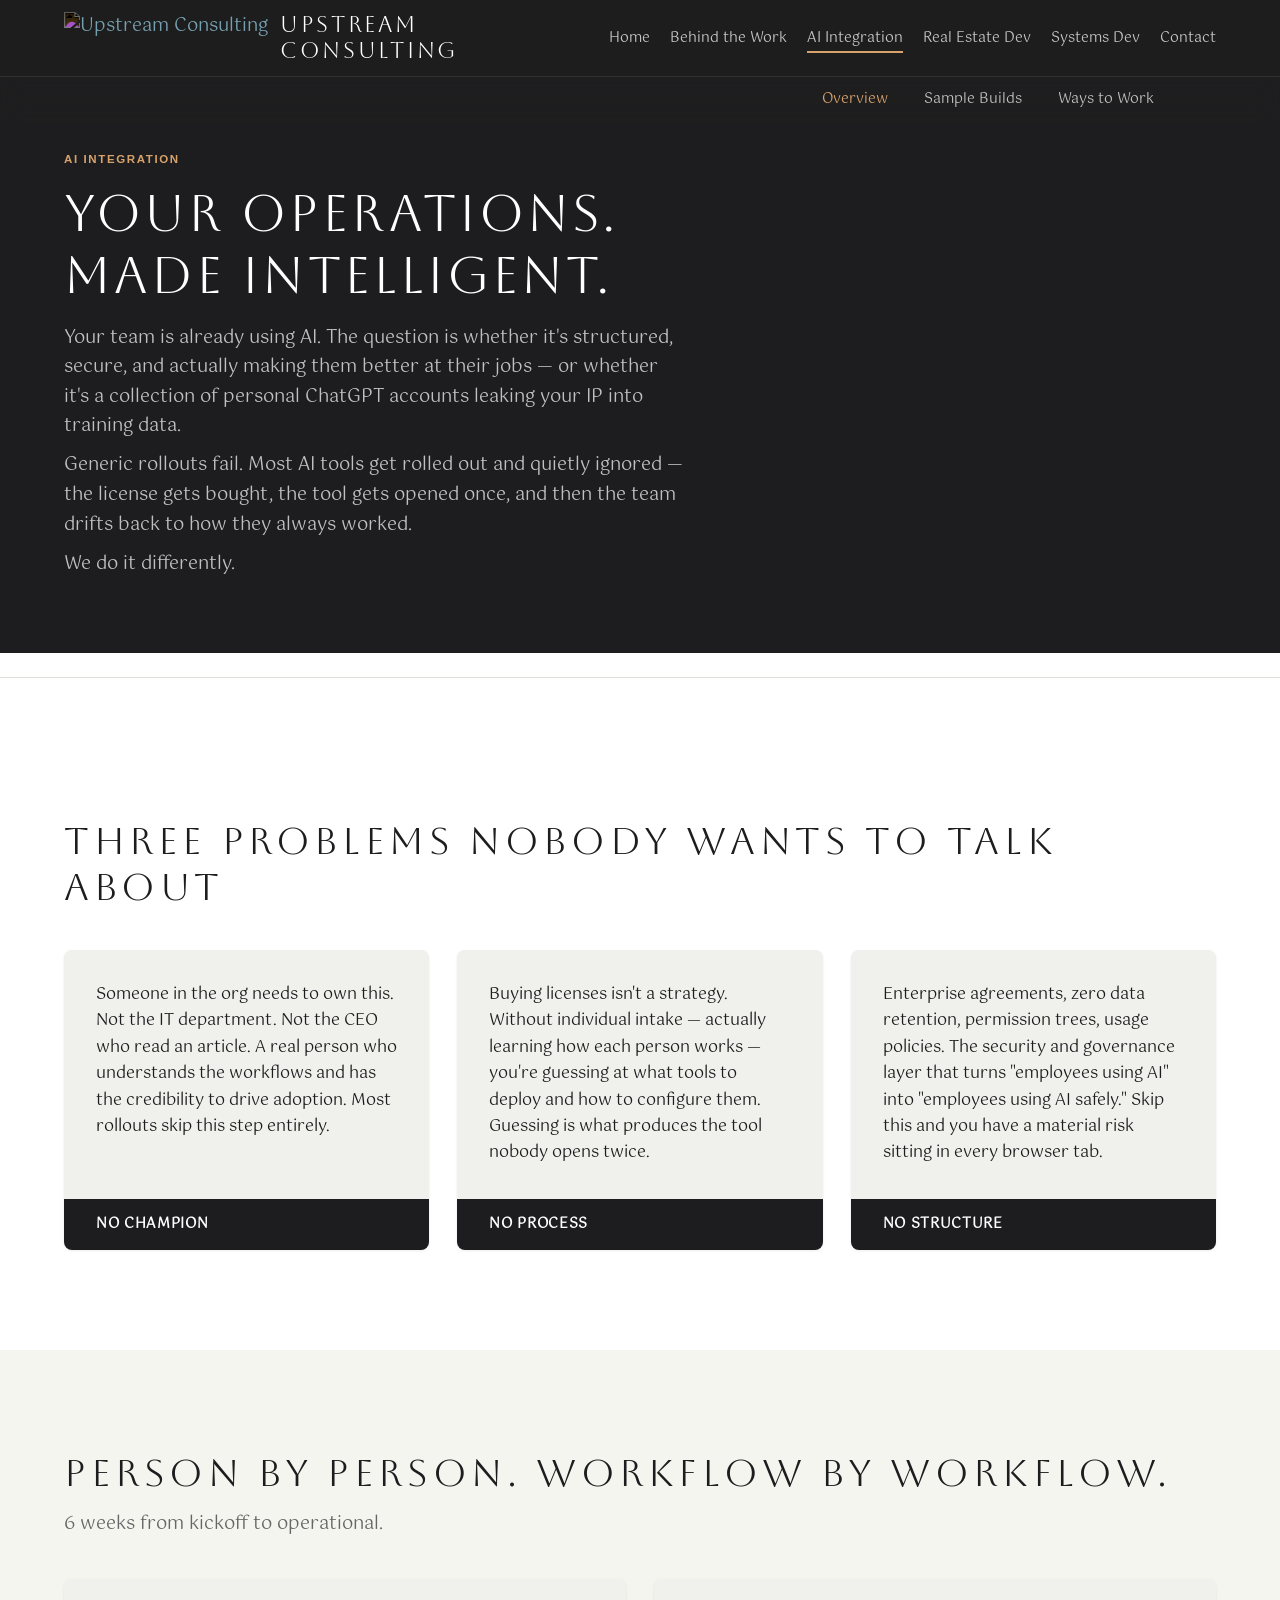
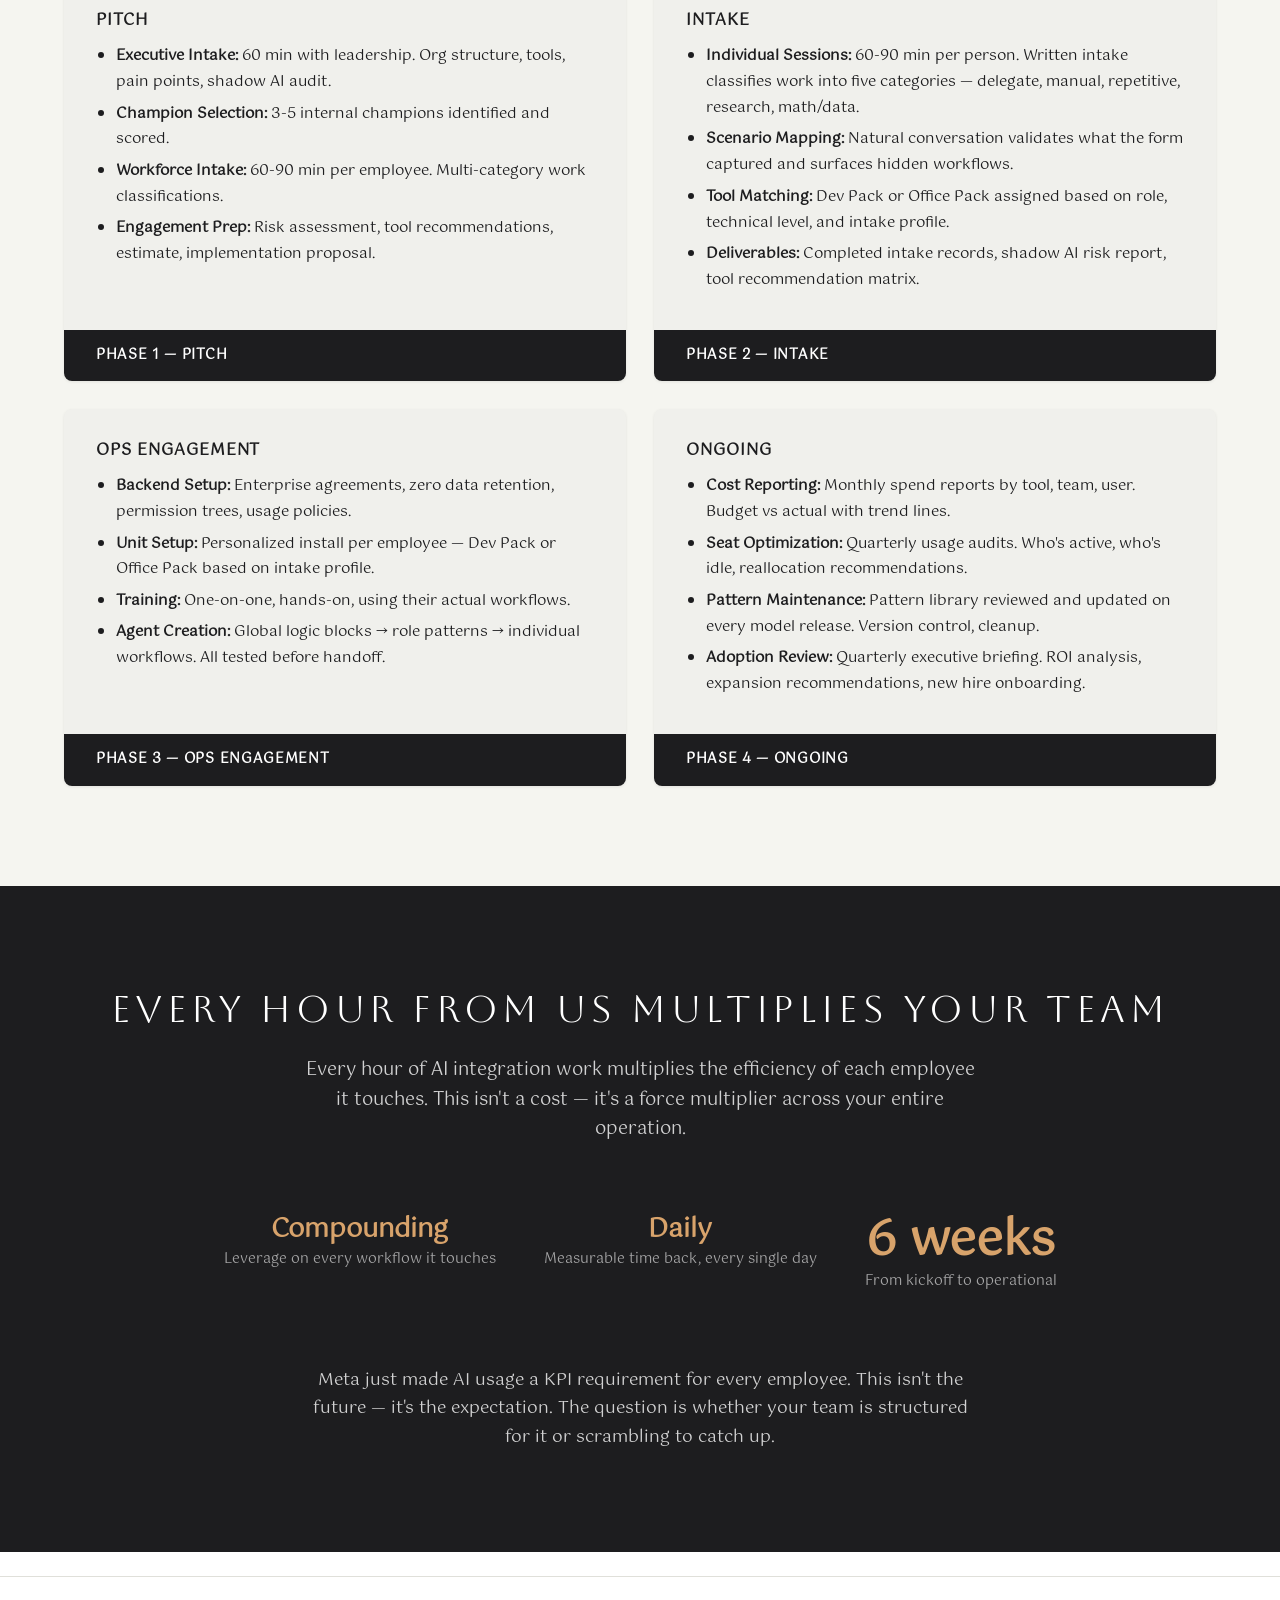
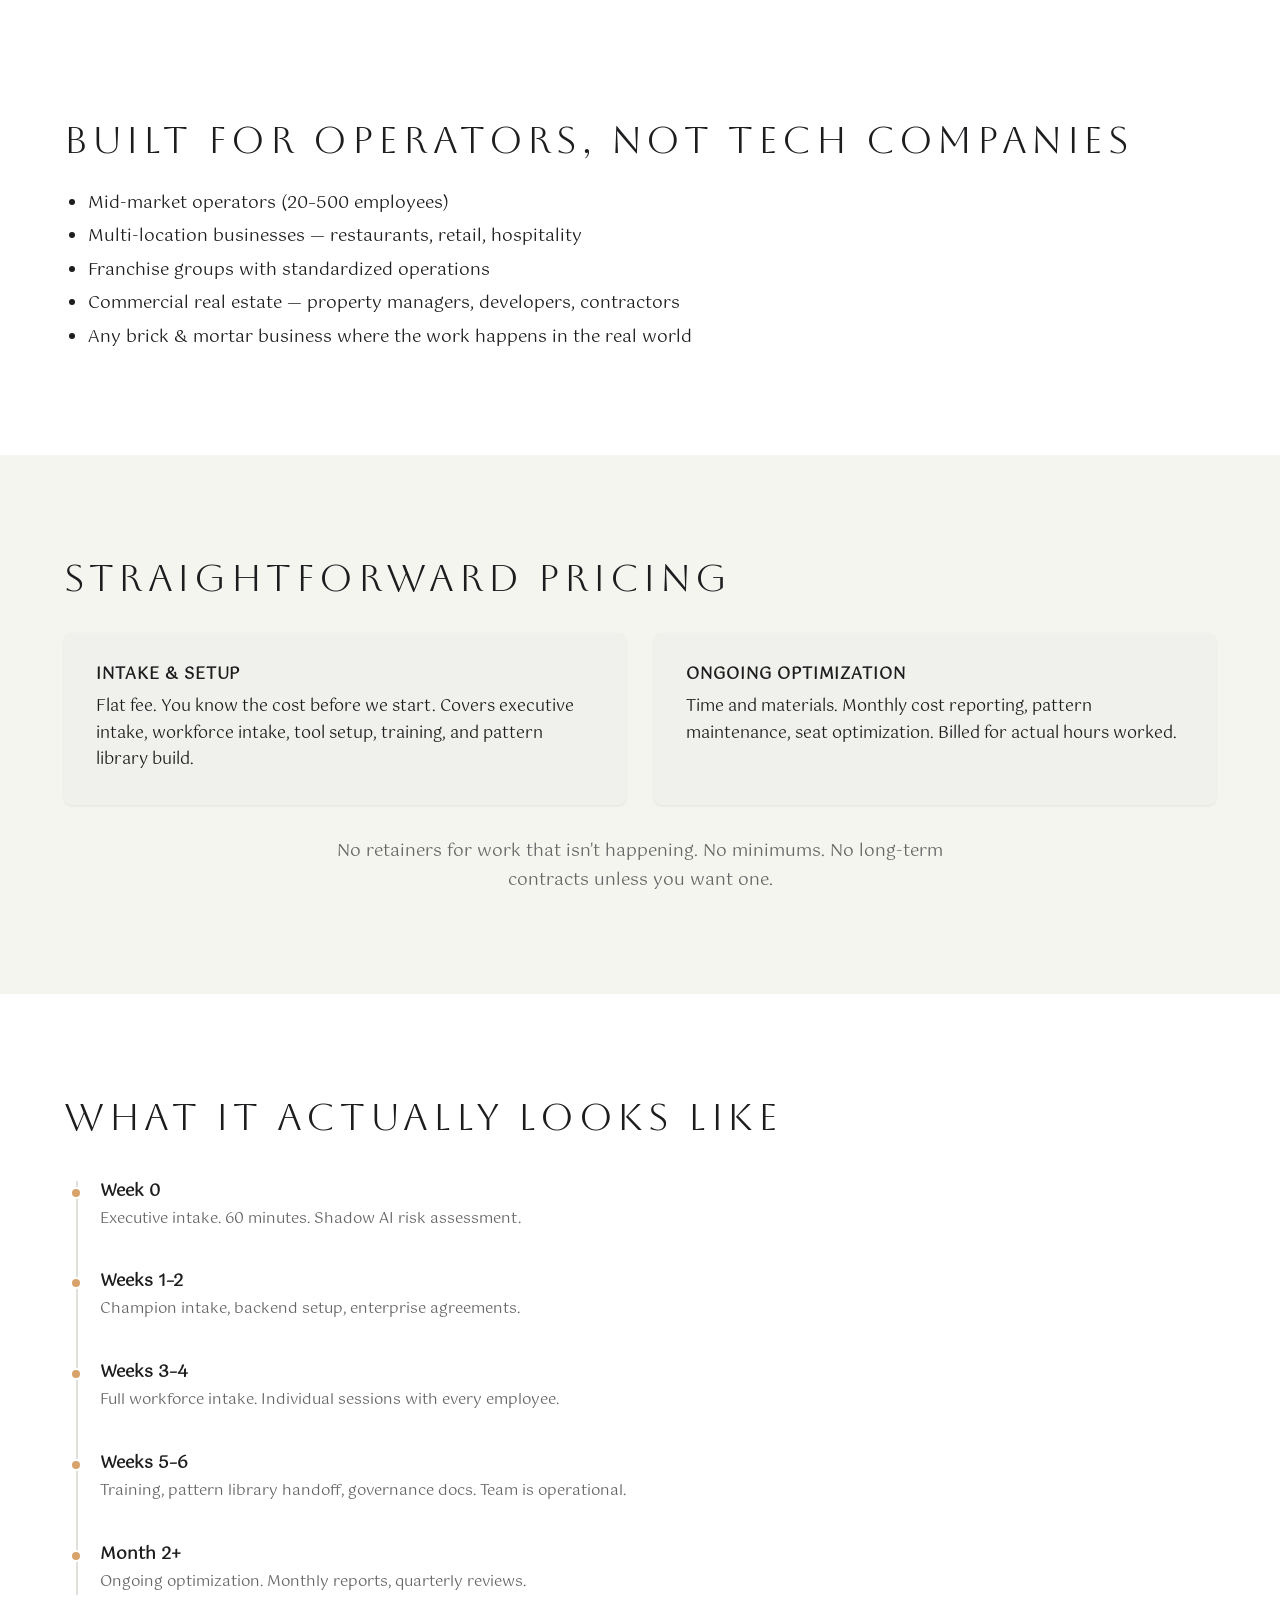
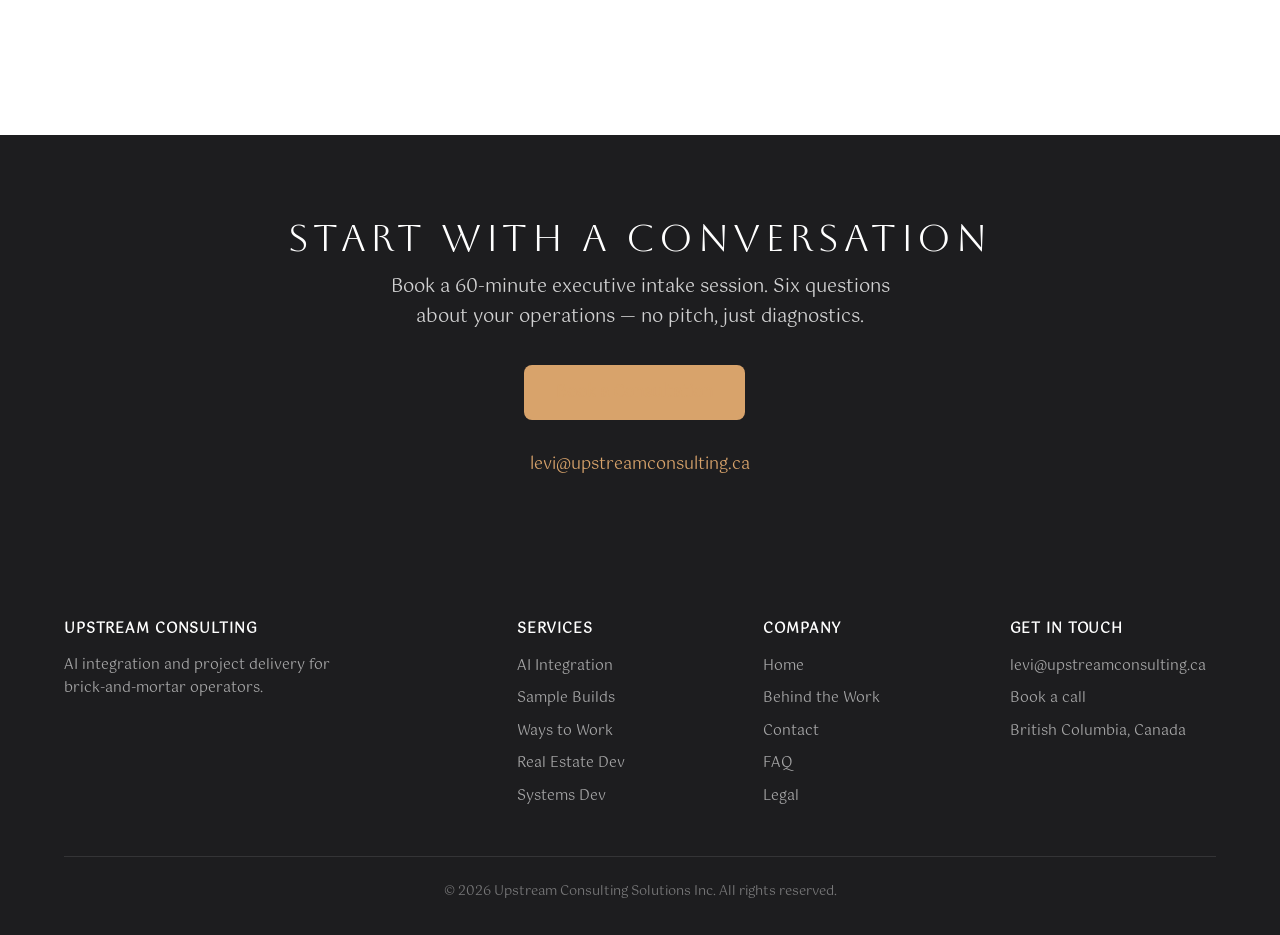
==== commit 1e3cf389: "Rebuild footer: tagline, logical columns, dedupe email, book-a-call, location Replaced the 4-column " ====
--- a/ai-integration/index.html
+++ b/ai-integration/index.html
@@ -266,20 +266,20 @@
       <div class="footer-grid">
         <div class="footer-col">
           <h4>Upstream Consulting</h4>
-          <p><a href="mailto:levi@upstreamconsulting.ca">levi@upstreamconsulting.ca</a></p>
+          <p class="footer-tagline">AI integration and project delivery for brick-and-mortar operators.</p>
         </div>
         <div class="footer-col">
-          <h4>Pages</h4>
+          <h4>Services</h4>
+          <a href="/ai-integration/">AI Integration</a>
+          <a href="/sample-builds/">Sample Builds</a>
+          <a href="/ways-to-work/">Ways to Work</a>
+          <a href="/red/">Real Estate Dev</a>
+          <a href="/system-development/">Systems Dev</a>
+        </div>
+        <div class="footer-col">
+          <h4>Company</h4>
           <a href="/">Home</a>
           <a href="/behind-the-work/">Behind the Work</a>
-          <a href="/ai-integration/">AI Integration</a>
-          <a href="/red/">Real Estate Dev</a>
-          <a href="/system-development/">Systems Dev</a>
-          <a href="/sample-builds/">Sample Builds</a>
-          <a href="/ways-to-work/">Ways to Work</a>
-        </div>
-        <div class="footer-col">
-          <h4>More</h4>
           <a href="/contact/">Contact</a>
           <a href="/faqs/">FAQ</a>
           <a href="/legal/">Legal</a>
@@ -287,10 +287,12 @@
         <div class="footer-col">
           <h4>Get in Touch</h4>
           <a href="mailto:levi@upstreamconsulting.ca">levi@upstreamconsulting.ca</a>
+          <a href="https://cal.com/upstream-consulting/60min" target="_blank" rel="noopener">Book a call</a>
+          <p class="footer-meta">British Columbia, Canada</p>
         </div>
       </div>
       <div class="footer-bottom">
-        &copy; Upstream Consulting Solutions Inc. All rights reserved.
+        &copy; 2026 Upstream Consulting Solutions Inc. All rights reserved.
       </div>
     </div>
   </footer>
--- a/styles.css
+++ b/styles.css
@@ -178,12 +178,12 @@
   filter: invert(1);
 }
 .nav-logo span {
-  font-family: 'Syne', sans-serif;
-  font-weight: 700;
-  font-size: .95rem;
-  line-height: 1.08;
+  font-family: 'Aboreto', serif;
+  font-weight: 400;
+  font-size: 1.4rem;
+  line-height: 1.14;
   text-transform: uppercase;
-  letter-spacing: .07em;
+  letter-spacing: .12em;
   color: var(--white);
   white-space: nowrap;
 }
@@ -644,6 +644,17 @@
   margin-bottom: .5rem;
 }
 .footer-col a:hover { color: var(--gold); }
+.footer-tagline {
+  color: rgba(255,255,255,.6);
+  font-size: .92rem;
+  line-height: 1.65;
+  max-width: 30ch;
+}
+.footer-meta {
+  color: rgba(255,255,255,.45);
+  font-size: .85rem;
+  margin-top: .25rem;
+}
 
 .footer-bottom {
   border-top: 1px solid rgba(255,255,255,.1);
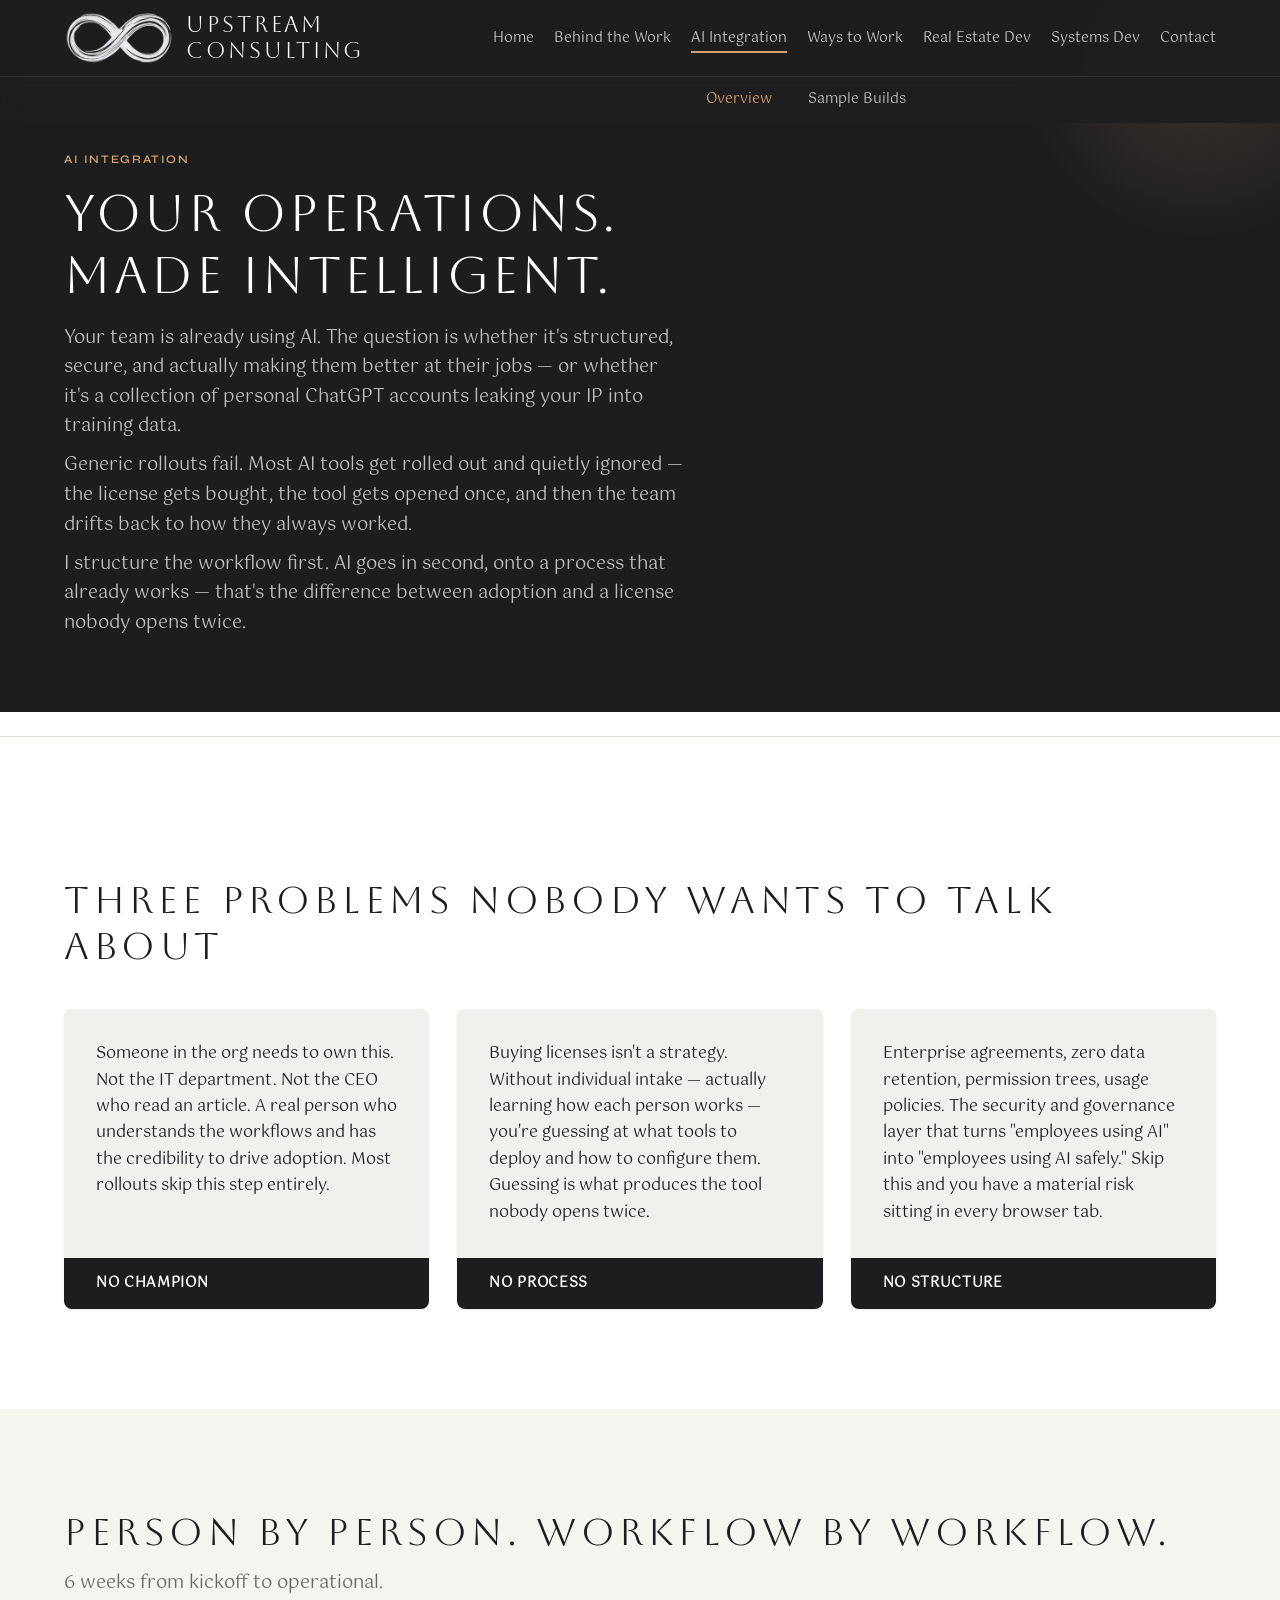
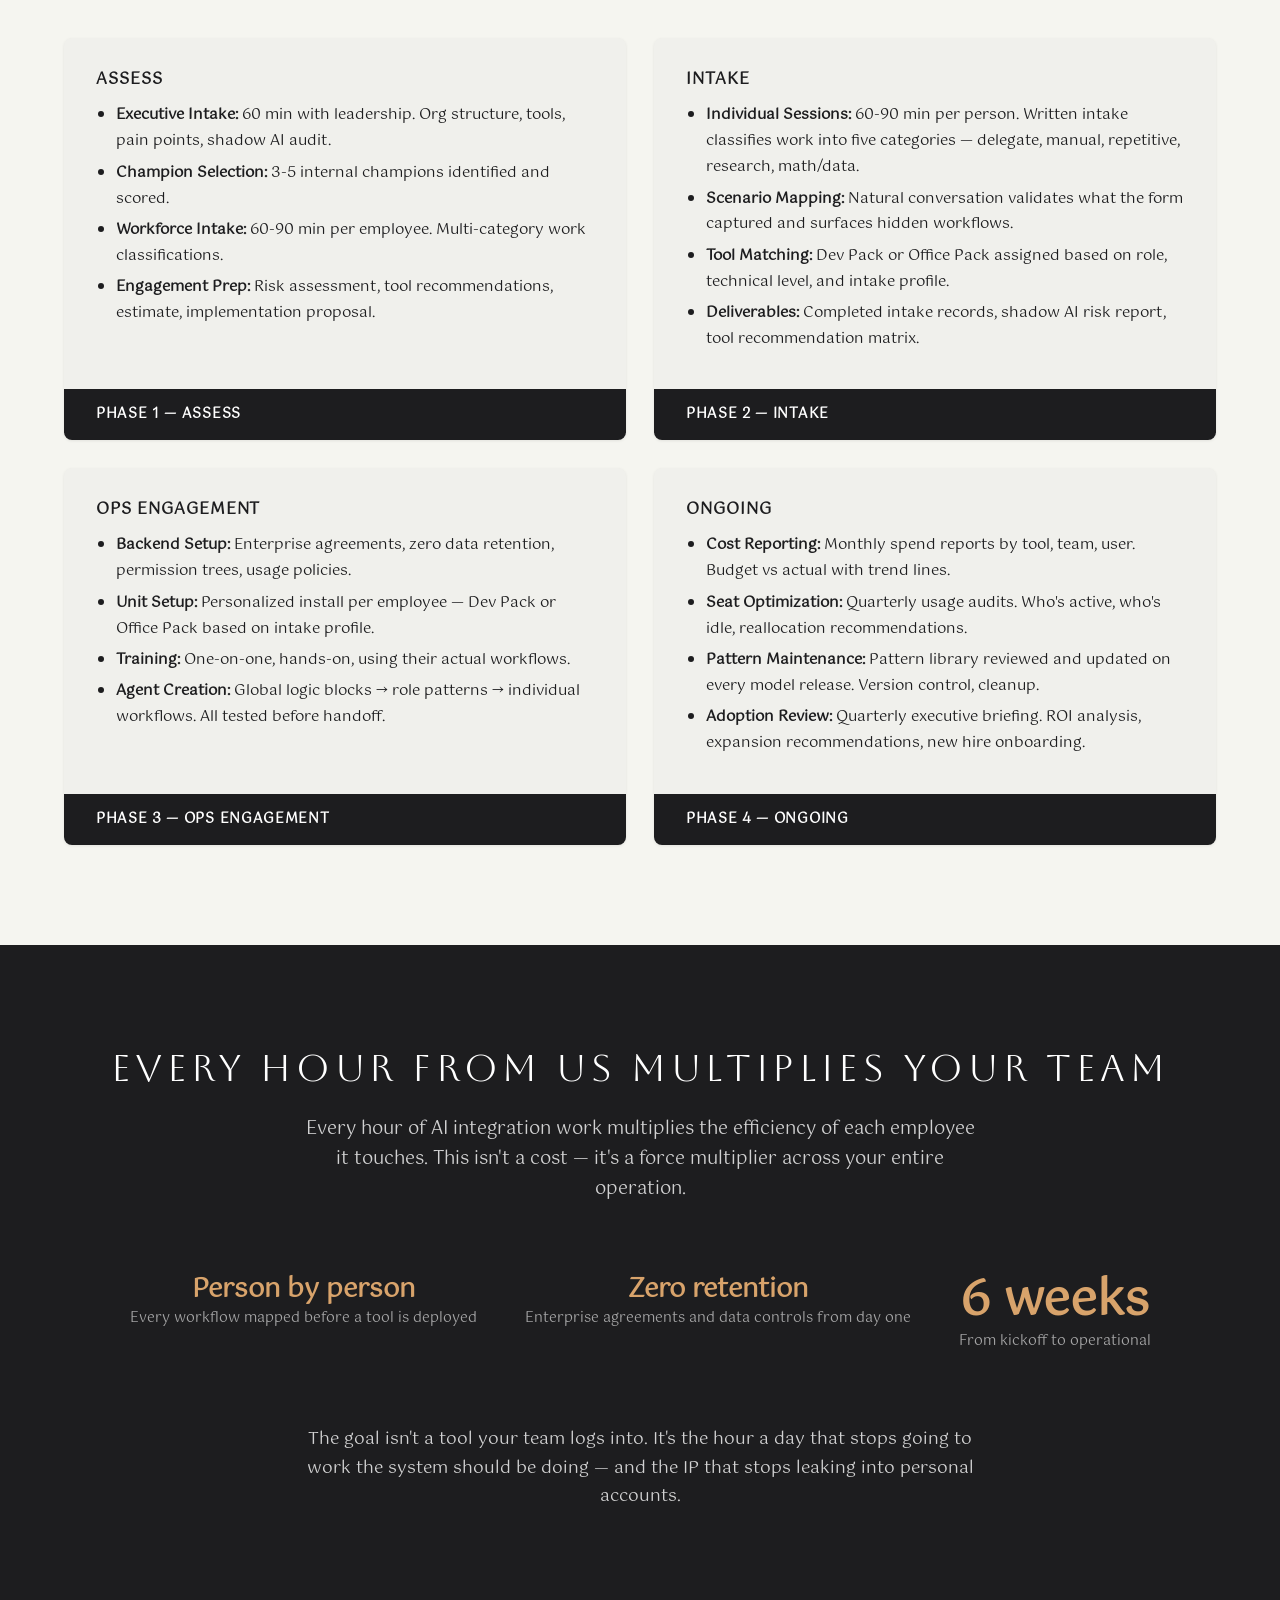
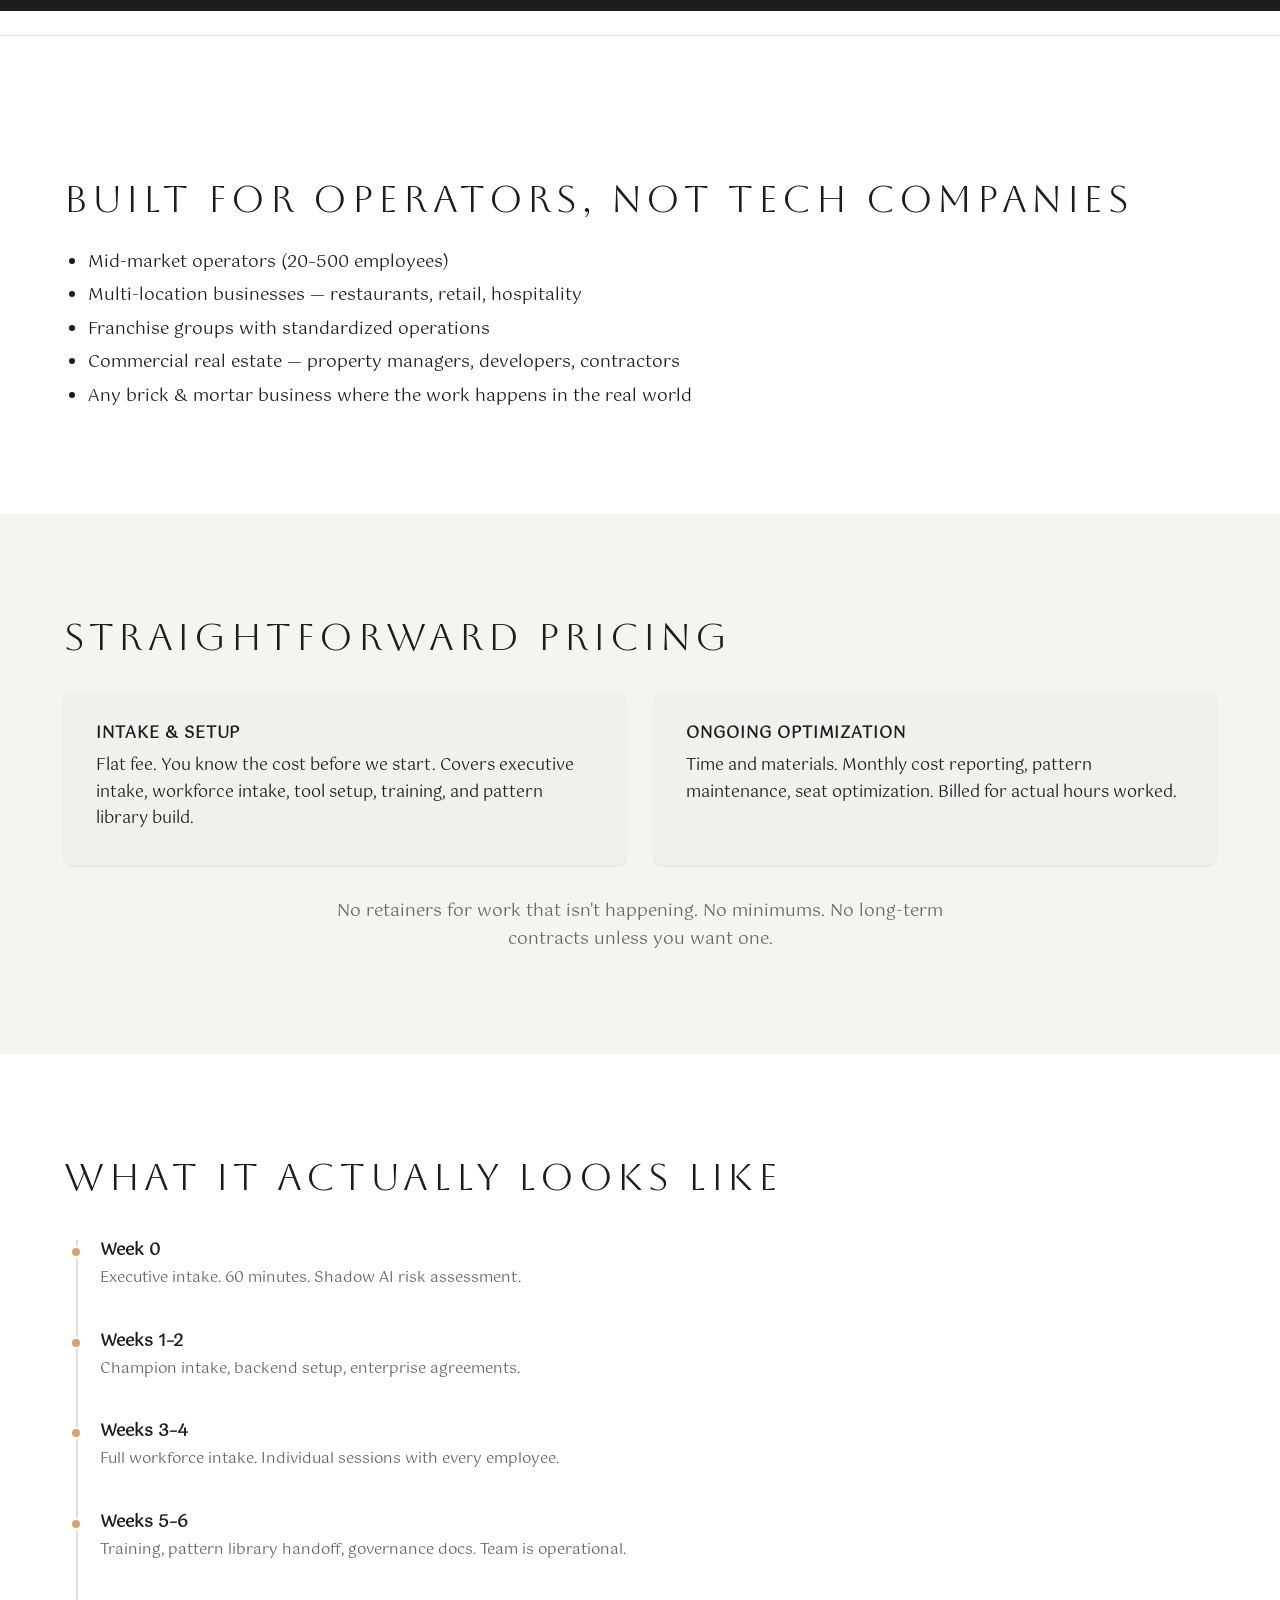
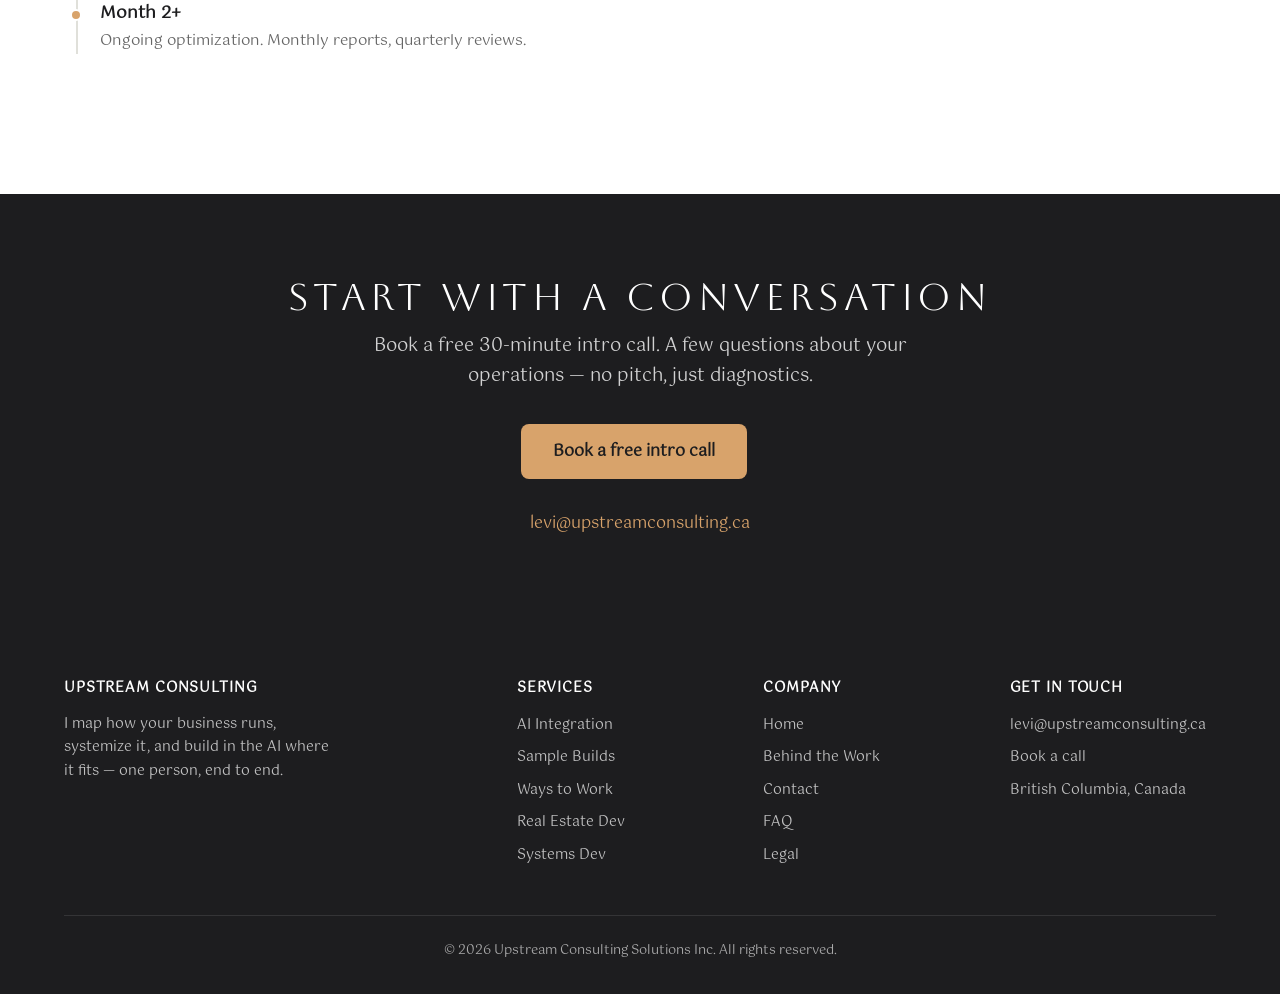
==== commit 8eca229e: "Site refresh: integration positioning, SEO/perf/a11y, hero + service imagery Messaging: homepage rew" ====
--- a/ai-integration/index.html
+++ b/ai-integration/index.html
@@ -3,6 +3,9 @@
 <head>
   <meta charset="UTF-8">
   <meta name="viewport" content="width=device-width, initial-scale=1.0">
+  <link rel="icon" type="image/png" sizes="32x32" href="/images/favicon-32.png">
+  <link rel="icon" type="image/png" sizes="256x256" href="/images/favicon-256.png">
+  <link rel="apple-touch-icon" href="/images/favicon-256.png">
   <title>AI Integration for Brick &amp; Mortar Operators | Upstream Consulting</title>
   <meta name="description" content="Person-by-person AI integration for brick and mortar operators. Structured rollouts, enterprise security, and ongoing optimization — not generic Copilot deployments.">
   <link rel="canonical" href="https://upstreamconsulting.ca/ai-integration/">
@@ -12,15 +15,18 @@
   <meta property="og:title" content="AI Integration for Brick &amp; Mortar Operators | Upstream Consulting">
   <meta property="og:description" content="Person-by-person AI integration for brick and mortar operators. Structured rollouts, enterprise security, and ongoing optimization — not generic Copilot deployments.">
   <meta property="og:url" content="https://upstreamconsulting.ca/ai-integration/">
-  <meta property="og:image" content="https://upstreamconsulting.ca/images/logo-invert-small.png">
+  <meta property="og:image" content="https://upstreamconsulting.ca/images/og-card.jpg">
+  <meta property="og:image:width" content="1200">
+  <meta property="og:image:height" content="630">
   <meta property="og:site_name" content="Upstream Consulting">
 
   <!-- Twitter Card -->
-  <meta name="twitter:card" content="summary">
+  <meta name="twitter:card" content="summary_large_image">
+  <meta name="twitter:image" content="https://upstreamconsulting.ca/images/og-card.jpg">
   <meta name="twitter:title" content="AI Integration for Brick &amp; Mortar Operators | Upstream Consulting">
   <meta name="twitter:description" content="Person-by-person AI integration for brick and mortar operators. Structured rollouts, enterprise security, and ongoing optimization — not generic Copilot deployments.">
 
-  <link rel="stylesheet" href="/styles.css?v=2">
+  <link rel="stylesheet" href="/styles.css?v=4">
 </head>
 <body class="has-subnav">
 
@@ -37,6 +43,7 @@
         <li><a href="/">Home</a></li>
         <li><a href="/behind-the-work/">Behind the Work</a></li>
         <li><a href="/ai-integration/" class="active">AI Integration</a></li>
+        <li><a href="/ways-to-work/">Ways to Work</a></li>
         <li><a href="/red/">Real Estate Dev</a></li>
         <li><a href="/system-development/">Systems Dev</a></li>
         <li><a href="/contact/">Contact</a></li>
@@ -48,7 +55,6 @@
     <div class="subnav-inner">
       <a href="/ai-integration/" class="active">Overview</a>
       <a href="/sample-builds/">Sample Builds</a>
-      <a href="/ways-to-work/">Ways to Work</a>
     </div>
   </nav>
 
@@ -59,7 +65,7 @@
       <h1>Your Operations. Made Intelligent.</h1>
       <p>Your team is already using AI. The question is whether it's structured, secure, and actually making them better at their jobs — or whether it's a collection of personal ChatGPT accounts leaking your IP into training data.</p>
       <p>Generic rollouts fail. Most AI tools get rolled out and quietly ignored — the license gets bought, the tool gets opened once, and then the team drifts back to how they always worked.</p>
-      <p>We do it differently.</p>
+      <p>I structure the workflow first. AI goes in second, onto a process that already works — that's the difference between adoption and a license nobody opens twice.</p>
     </div>
   </section>
 
@@ -99,10 +105,10 @@
       <p class="section-sub">6 weeks from kickoff to operational.</p>
       <div class="cards-grid" style="margin-top: 1rem;">
 
-        <!-- PITCH -->
-        <div class="card phase-card">
-          <div class="card-body">
-            <h3>Pitch</h3>
+        <!-- ASSESS -->
+        <div class="card phase-card">
+          <div class="card-body">
+            <h3>Assess</h3>
             <ul>
               <li><strong>Executive Intake:</strong> 60 min with leadership. Org structure, tools, pain points, shadow AI audit.</li>
               <li><strong>Champion Selection:</strong> 3-5 internal champions identified and scored.</li>
@@ -110,7 +116,7 @@
               <li><strong>Engagement Prep:</strong> Risk assessment, tool recommendations, estimate, implementation proposal.</li>
             </ul>
           </div>
-          <div class="card-label">Phase 1 — Pitch</div>
+          <div class="card-label">Phase 1 — Assess</div>
         </div>
 
         <!-- INTAKE -->
@@ -166,19 +172,19 @@
       <p style="max-width:680px; margin:1.5rem auto;">Every hour of AI integration work multiplies the efficiency of each employee it touches. This isn't a cost — it's a force multiplier across your entire operation.</p>
       <div class="stats-row" style="margin-top:2rem;">
         <div class="stat">
-          <div class="stat-number" style="font-size:1.6rem;">Compounding</div>
-          <div class="stat-label">Leverage on every workflow it touches</div>
+          <div class="stat-number" style="font-size:1.6rem;">Person by person</div>
+          <div class="stat-label">Every workflow mapped before a tool is deployed</div>
         </div>
         <div class="stat">
-          <div class="stat-number" style="font-size:1.6rem;">Daily</div>
-          <div class="stat-label">Measurable time back, every single day</div>
+          <div class="stat-number" style="font-size:1.6rem;">Zero retention</div>
+          <div class="stat-label">Enterprise agreements and data controls from day one</div>
         </div>
         <div class="stat">
           <div class="stat-number">6 weeks</div>
           <div class="stat-label">From kickoff to operational</div>
         </div>
       </div>
-      <p style="max-width:680px; margin:2rem auto 0; font-size:1.05rem;">Meta just made AI usage a KPI requirement for every employee. This isn't the future — it's the expectation. The question is whether your team is structured for it or scrambling to catch up.</p>
+      <p style="max-width:680px; margin:2rem auto 0; font-size:1.05rem;">The goal isn't a tool your team logs into. It's the hour a day that stops going to work the system should be doing — and the IP that stops leaking into personal accounts.</p>
     </div>
   </section>
 
@@ -253,8 +259,8 @@
   <section class="dark-section cta-section">
     <div class="container">
       <h2>Start With a Conversation</h2>
-      <p>Book a 60-minute executive intake session. Six questions about your operations — no pitch, just diagnostics.</p>
-      <a href="/contact/" class="btn btn-primary" style="margin-right: 12px;">Book a Consultation</a>
+      <p>Book a free 30-minute intro call. A few questions about your operations — no pitch, just diagnostics.</p>
+      <a href="https://cal.com/upstream-consulting/intro-upstream" target="_blank" rel="noopener" class="btn btn-primary" style="margin-right: 12px;">Book a free intro call</a>
       <br><br>
       <a href="mailto:levi@upstreamconsulting.ca" style="color: var(--gold); font-size: 1rem;">levi@upstreamconsulting.ca</a>
     </div>
@@ -266,7 +272,7 @@
       <div class="footer-grid">
         <div class="footer-col">
           <h4>Upstream Consulting</h4>
-          <p class="footer-tagline">AI integration and project delivery for brick-and-mortar operators.</p>
+          <p class="footer-tagline">I map how your business runs, systemize it, and build in the AI where it fits — one person, end to end.</p>
         </div>
         <div class="footer-col">
           <h4>Services</h4>
@@ -287,7 +293,7 @@
         <div class="footer-col">
           <h4>Get in Touch</h4>
           <a href="mailto:levi@upstreamconsulting.ca">levi@upstreamconsulting.ca</a>
-          <a href="https://cal.com/upstream-consulting/60min" target="_blank" rel="noopener">Book a call</a>
+          <a href="https://cal.com/upstream-consulting/intro-upstream" target="_blank" rel="noopener">Book a call</a>
           <p class="footer-meta">British Columbia, Canada</p>
         </div>
       </div>
@@ -386,5 +392,6 @@
   align();
 })();
 </script>
+<script src="/site-enhance.js" defer></script>
 </body>
 </html>
--- a/styles.css
+++ b/styles.css
@@ -2,7 +2,22 @@
    Upstream Consulting — Shared Styles
    ============================================ */
 
-@import url('https://fonts.googleapis.com/css2?family=Aboreto&family=Gotu&family=Syne:wght@400;500;600;700;800&display=swap');
+/* Self-hosted brand fonts — no third-party (Google Fonts) request, no visitor-IP egress */
+@font-face {
+  font-family: 'Aboreto';
+  src: url('/fonts/Aboreto-Regular.woff2') format('woff2');
+  font-weight: 400; font-style: normal; font-display: swap;
+}
+@font-face {
+  font-family: 'Gotu';
+  src: url('/fonts/Gotu-Regular.woff2') format('woff2');
+  font-weight: 400; font-style: normal; font-display: swap;
+}
+@font-face {
+  font-family: 'Syne';
+  src: url('/fonts/Syne-VariableFont_wght.woff2') format('woff2-variations');
+  font-weight: 400 800; font-style: normal; font-display: swap;
+}
 
 /* --- Reset & Base --- */
 *, *::before, *::after {
@@ -385,6 +400,10 @@
 .dark-section h3 { color: var(--white); }
 .dark-section p { color: rgba(255,255,255,.8); }
 .dark-section a { color: var(--gold); }
+/* buttons keep their own text color inside dark sections */
+.dark-section a.btn-primary { color: var(--charcoal); }
+.dark-section a.btn-outline { color: var(--white); }
+.dark-section a.btn-outline:hover { color: var(--charcoal); }
 
 .alt-bg { background: var(--off-white); }
 
@@ -639,19 +658,19 @@
 .footer-col p,
 .footer-col a {
   font-size: .9rem;
-  color: rgba(255,255,255,.6);
+  color: rgba(255,255,255,.72);
   display: block;
   margin-bottom: .5rem;
 }
 .footer-col a:hover { color: var(--gold); }
 .footer-tagline {
-  color: rgba(255,255,255,.6);
+  color: rgba(255,255,255,.72);
   font-size: .92rem;
   line-height: 1.65;
   max-width: 30ch;
 }
 .footer-meta {
-  color: rgba(255,255,255,.45);
+  color: rgba(255,255,255,.68);
   font-size: .85rem;
   margin-top: .25rem;
 }
@@ -661,7 +680,7 @@
   padding-top: 24px;
   font-size: .8rem;
   text-align: center;
-  color: rgba(255,255,255,.4);
+  color: rgba(255,255,255,.62);
 }
 
 /* --- Back to Top --- */
@@ -918,6 +937,8 @@
   }
 
   .contact-grid { grid-template-columns: 1fr; }
+  /* Booking card ahead of the long form on mobile — higher-intent action first */
+  .contact-grid > div:last-child { order: -1; }
   .cards-grid-3 { grid-template-columns: 1fr; }
   .bio-layout { flex-direction: column; align-items: center; }
   .bio-headshot { flex: 0 0 auto; width: 160px; height: 210px; }
@@ -933,3 +954,75 @@
   .container { padding: 0 16px; }
   .btn { padding: 12px 24px; font-size: .95rem; }
 }
+
+/* ============================================
+   Signature motion — orb glow behind heroes
+   (pure CSS, mirrors the ways-to-work header orb)
+   ============================================ */
+.hero { position: relative; overflow: hidden; }
+.hero > .container { position: relative; z-index: 1; }
+
+/* Homepage photo hero — full-bleed image with charcoal wash for legibility */
+.hero--photo {
+  background-image: linear-gradient(rgba(29,29,31,.58) 0%, rgba(29,29,31,.68) 100%), url('/images/hero-home.jpg');
+  background-size: cover;
+  background-position: center;
+}
+.hero--photo h1 { color: #fff; }
+.hero--photo p { color: rgba(255,255,255,.88); }
+.hero--photo::before, .hero--photo::after { display: none; } /* photo replaces the orb glow */
+.hero--photo .btn-outline { color: #fff; border-color: rgba(255,255,255,.7); }
+.hero--photo .btn-outline:hover { background: #fff; color: var(--charcoal); border-color: #fff; }
+
+.hero::before {
+  content: '';
+  position: absolute;
+  top: -160px; right: -120px;
+  width: 480px; height: 480px;
+  border-radius: 50%;
+  pointer-events: none;
+  background: radial-gradient(circle, rgba(165,118,99,.10) 0%, transparent 70%);
+}
+.hero::after {
+  content: '';
+  position: absolute;
+  bottom: -180px; left: -140px;
+  width: 420px; height: 420px;
+  border-radius: 50%;
+  pointer-events: none;
+  background: radial-gradient(circle, rgba(91,122,94,.07) 0%, transparent 70%);
+}
+.hero-band::before {
+  content: '';
+  position: absolute;
+  top: -120px; right: -100px;
+  width: 360px; height: 360px;
+  border-radius: 50%;
+  pointer-events: none;
+  z-index: 0;
+  background: radial-gradient(circle, rgba(216,163,107,.16) 0%, transparent 70%);
+}
+
+/* Scroll-reveal — sections fade up as they enter view (JS adds .is-visible) */
+.reveal {
+  opacity: 0;
+  transform: translateY(18px);
+  transition: opacity .6s ease, transform .6s ease;
+}
+.reveal.is-visible {
+  opacity: 1;
+  transform: none;
+}
+
+/* ============================================
+   Reduced motion — honour the OS preference
+   ============================================ */
+@media (prefers-reduced-motion: reduce) {
+  html { scroll-behavior: auto; }
+  *, *::before, *::after {
+    animation-duration: .01ms !important;
+    animation-iteration-count: 1 !important;
+    transition-duration: .01ms !important;
+  }
+  .reveal { opacity: 1 !important; transform: none !important; }
+}
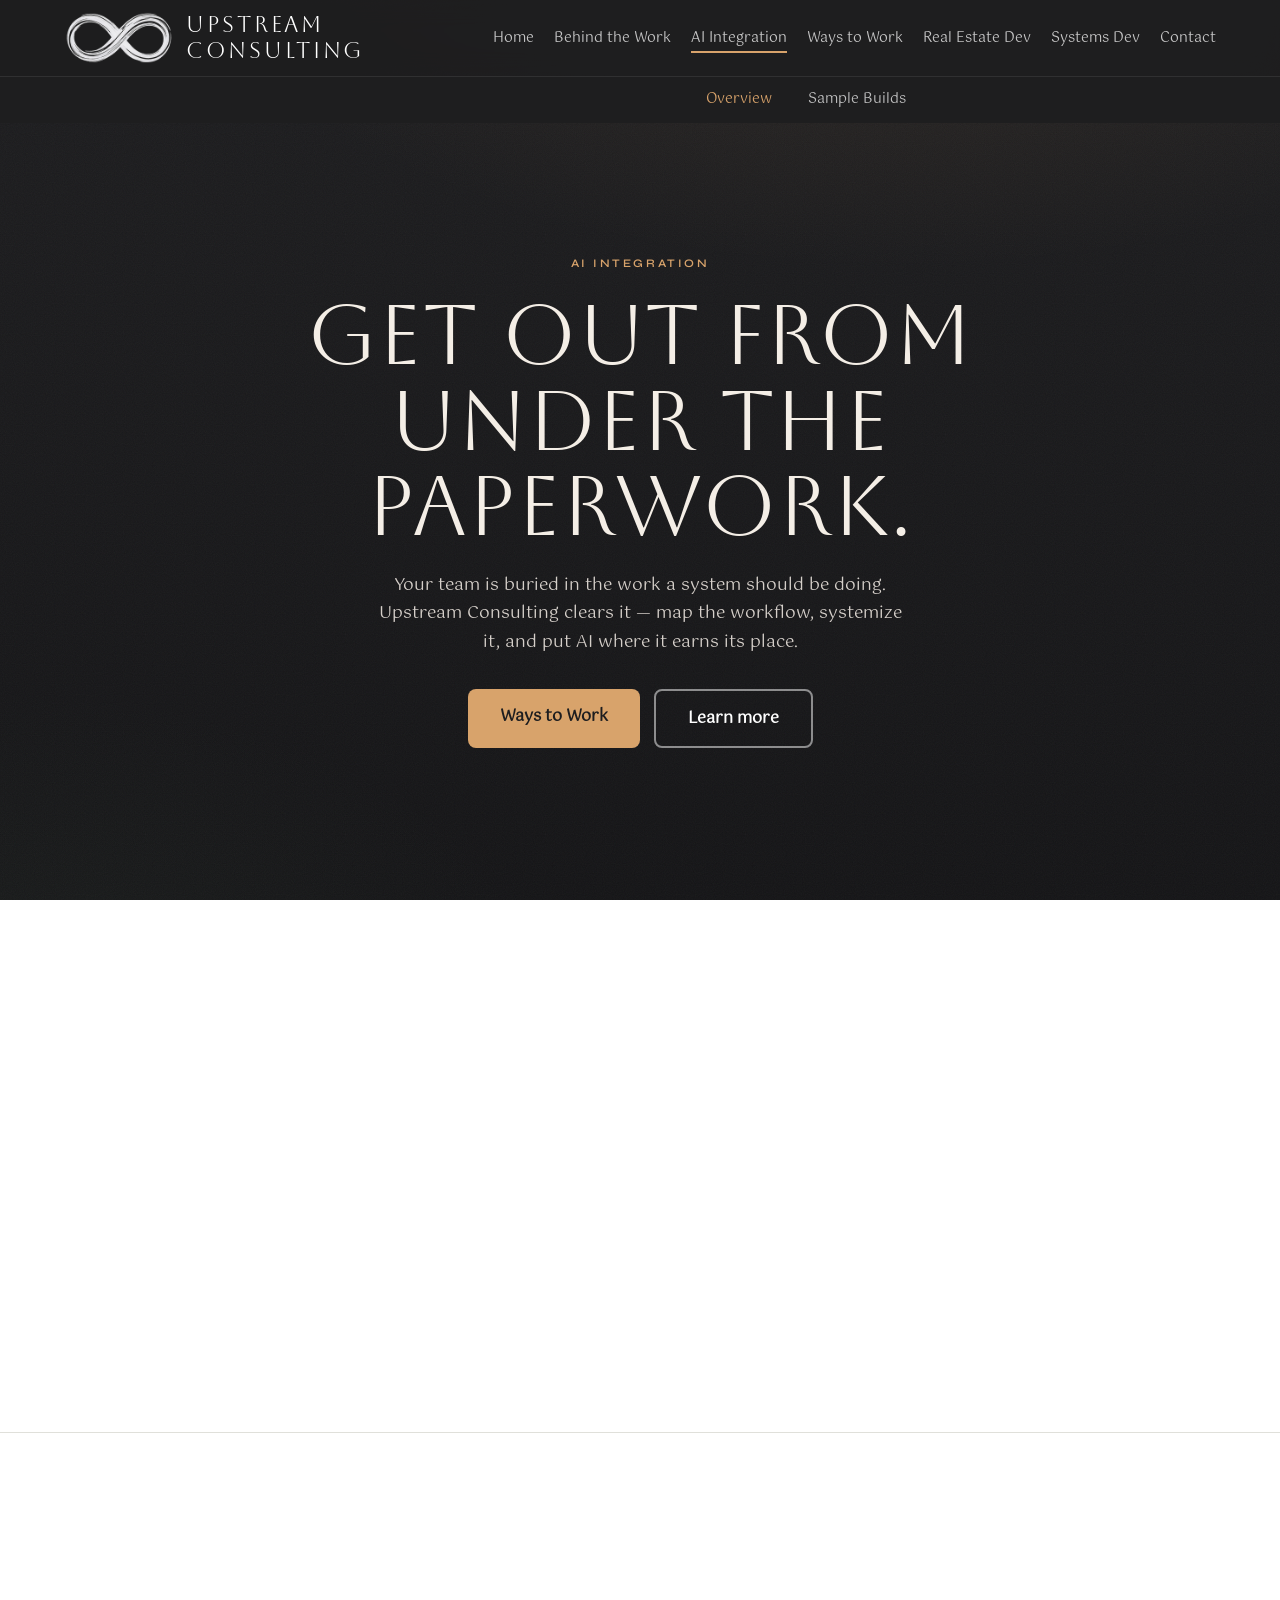
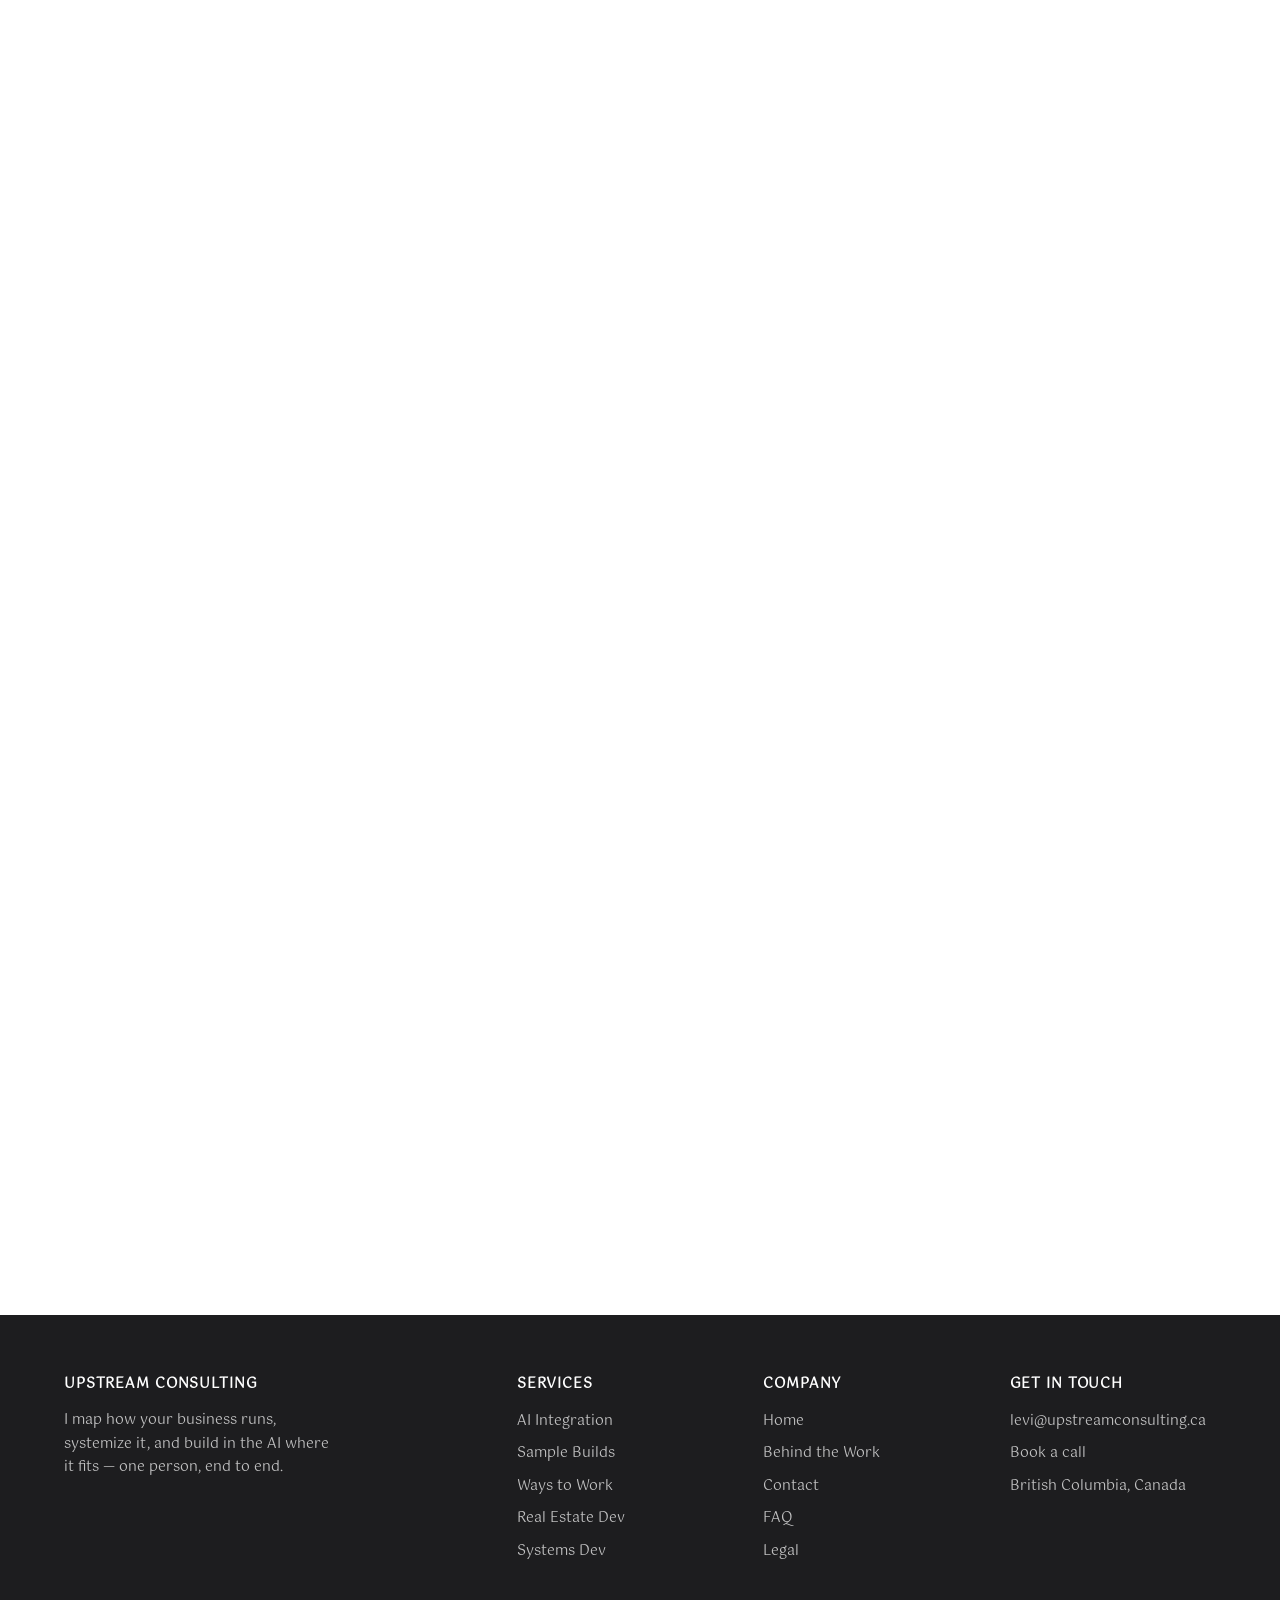
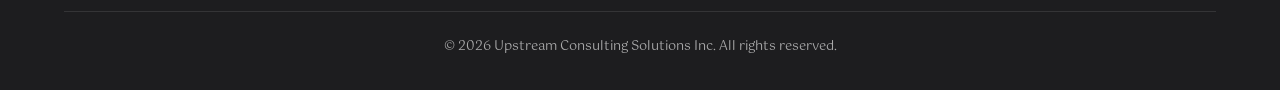
==== commit 747345b5: "AI Integration: clear-the-desk hero (interactive paperwork sweep) Replaces the AI Integration hero w" ====
--- a/ai-integration/index.html
+++ b/ai-integration/index.html
@@ -27,6 +27,35 @@
   <meta name="twitter:description" content="Person-by-person AI integration for brick and mortar operators. Structured rollouts, enterprise security, and ongoing optimization — not generic Copilot deployments.">
 
   <link rel="stylesheet" href="/styles.css?v=4">
+  <style>
+    /* AI Integration "clear the desk" hero — page-scoped */
+    .ai-desk{position:relative;min-height:100vh;overflow:hidden;isolation:isolate;cursor:crosshair;
+      background:radial-gradient(1200px 600px at 70% -10%, rgba(216,163,107,.10), transparent 60%),
+      radial-gradient(900px 500px at 0% 110%, rgba(91,122,94,.08), transparent 60%),
+      linear-gradient(180deg,#1d1d1f,#141416);}
+    .ai-desk::after{content:"";position:absolute;inset:0;z-index:0;pointer-events:none;opacity:.05;
+      background-image:url("data:image/svg+xml;utf8,<svg xmlns='http://www.w3.org/2000/svg' width='200' height='200'><filter id='n'><feTurbulence type='fractalNoise' baseFrequency='0.9' numOctaves='2'/></filter><rect width='100%25' height='100%25' filter='url(%23n)'/></svg>");}
+    .ai-reveal{position:absolute;inset:0;z-index:1;display:flex;flex-direction:column;align-items:center;justify-content:center;text-align:center;padding:150px 24px 48px;}
+    .ai-reveal .eyebrow{font-family:'Syne',sans-serif;font-size:.72rem;font-weight:600;letter-spacing:.22em;text-transform:uppercase;color:#D8A36B;margin-bottom:18px;opacity:0;transform:translateY(8px);transition:opacity .8s ease,transform .8s ease;}
+    .ai-reveal h1{font-family:'Aboreto',Georgia,serif;font-size:clamp(38px,7vw,84px);line-height:1.02;letter-spacing:.01em;color:#F4EEE6;max-width:16ch;margin:0 auto;text-transform:none;opacity:.1;transition:opacity .6s ease;}
+    .ai-reveal .lead{margin-top:22px;max-width:540px;font-size:1.05rem;color:rgba(244,238,230,.86);opacity:0;transform:translateY(10px);transition:opacity .8s ease .1s,transform .8s ease .1s;}
+    .ai-reveal .cta{margin-top:32px;display:flex;gap:14px;flex-wrap:wrap;justify-content:center;opacity:0;transform:translateY(10px);transition:opacity .8s ease .2s,transform .8s ease .2s;pointer-events:none;}
+    .ai-reveal.cleared .eyebrow,.ai-reveal.cleared .lead,.ai-reveal.cleared .cta{opacity:1;transform:none;}
+    .ai-reveal.cleared .cta{pointer-events:auto;}
+    .ai-reveal.cleared h1{opacity:1;}
+    .ai-clutter{position:absolute;inset:0;z-index:2;pointer-events:none;}
+    .ai-item{position:absolute;transition:transform .85s cubic-bezier(.22,.61,.36,1),opacity .8s ease;will-change:transform,opacity;filter:drop-shadow(0 16px 26px rgba(0,0,0,.42)) drop-shadow(0 3px 5px rgba(0,0,0,.3));}
+    .ai-item svg{display:block;width:100%;height:auto;}
+    .ai-item.gone{opacity:0;}
+    .ai-hint{position:absolute;left:50%;bottom:38px;transform:translateX(-50%);z-index:3;font-family:'Syne',sans-serif;font-size:.72rem;letter-spacing:.16em;text-transform:uppercase;color:rgba(244,238,230,.6);display:flex;align-items:center;gap:10px;transition:opacity .5s ease;}
+    .ai-hint .dot{width:7px;height:7px;border-radius:50%;background:#D8A36B;animation:aipulse 1.6s ease-in-out infinite;}
+    @keyframes aipulse{0%,100%{opacity:.4;transform:scale(1);}50%{opacity:1;transform:scale(1.5);}}
+    .ai-hint.hide{opacity:0;}
+    .ai-reveal .cta .btn-outline{color:#fff;border-color:rgba(255,255,255,.5);}
+    .ai-reveal .cta .btn-outline:hover{background:#fff;color:var(--charcoal);border-color:#fff;}
+    @media (max-width:900px){.ai-reveal{padding-top:132px;}}
+    @media (prefers-reduced-motion:reduce){.ai-item{transition:none;}.ai-reveal .eyebrow,.ai-reveal .lead,.ai-reveal .cta{transition:none;}}
+  </style>
 </head>
 <body class="has-subnav">
 
@@ -58,21 +87,34 @@
     </div>
   </nav>
 
-  <!-- Hero -->
-  <section class="hero-band">
-    <div class="container">
+  <!-- Hero — clear the desk -->
+  <section class="ai-desk" id="ai-desk">
+    <div class="ai-reveal" id="aiReveal">
       <div class="eyebrow">AI Integration</div>
-      <h1>Your Operations. Made Intelligent.</h1>
-      <p>Your team is already using AI. The question is whether it's structured, secure, and actually making them better at their jobs — or whether it's a collection of personal ChatGPT accounts leaking your IP into training data.</p>
-      <p>Generic rollouts fail. Most AI tools get rolled out and quietly ignored — the license gets bought, the tool gets opened once, and then the team drifts back to how they always worked.</p>
-      <p>I structure the workflow first. AI goes in second, onto a process that already works — that's the difference between adoption and a license nobody opens twice.</p>
+      <h1>Get out from under the paperwork.</h1>
+      <p class="lead">Your team is buried in the work a system should be doing. Upstream Consulting clears it — map the workflow, systemize it, and put AI where it earns its place.</p>
+      <div class="cta">
+        <a class="btn btn-primary" href="/ways-to-work/">Ways to Work</a>
+        <a class="btn btn-outline" href="/">Learn more</a>
+      </div>
+    </div>
+    <div class="ai-clutter" id="aiClutter" aria-hidden="true"></div>
+    <div class="ai-hint" id="aiHint"><span class="dot"></span> Sweep your cursor across the desk</div>
+  </section>
+
+  <!-- Intro -->
+  <section class="section" id="main" tabindex="-1">
+    <div class="container" style="max-width:760px;">
+      <p style="font-size:1.15rem; line-height:1.75;">Your team is already using AI. The question is whether it's structured, secure, and actually making them better at their jobs — or whether it's a collection of personal ChatGPT accounts leaking your IP into training data.</p>
+      <p style="margin-top:1rem;">Generic rollouts fail. Most AI tools get rolled out and quietly ignored — the license gets bought, the tool gets opened once, and then the team drifts back to how they always worked.</p>
+      <p style="margin-top:1rem; font-weight:600; color:var(--charcoal);">I structure the workflow first. AI goes in second, onto a process that already works — that's the difference between adoption and a license nobody opens twice.</p>
     </div>
   </section>
 
   <div class="section-divider"></div>
 
   <!-- Three Problems -->
-  <section class="section" id="main" tabindex="-1">
+  <section class="section">
     <div class="container">
       <h2>Three Problems Nobody Wants to Talk About</h2>
       <div class="cards-grid-3" style="margin-top: 2.5rem;">
@@ -393,5 +435,6 @@
 })();
 </script>
 <script src="/site-enhance.js" defer></script>
+<script src="/ai-hero.js" defer></script>
 </body>
 </html>
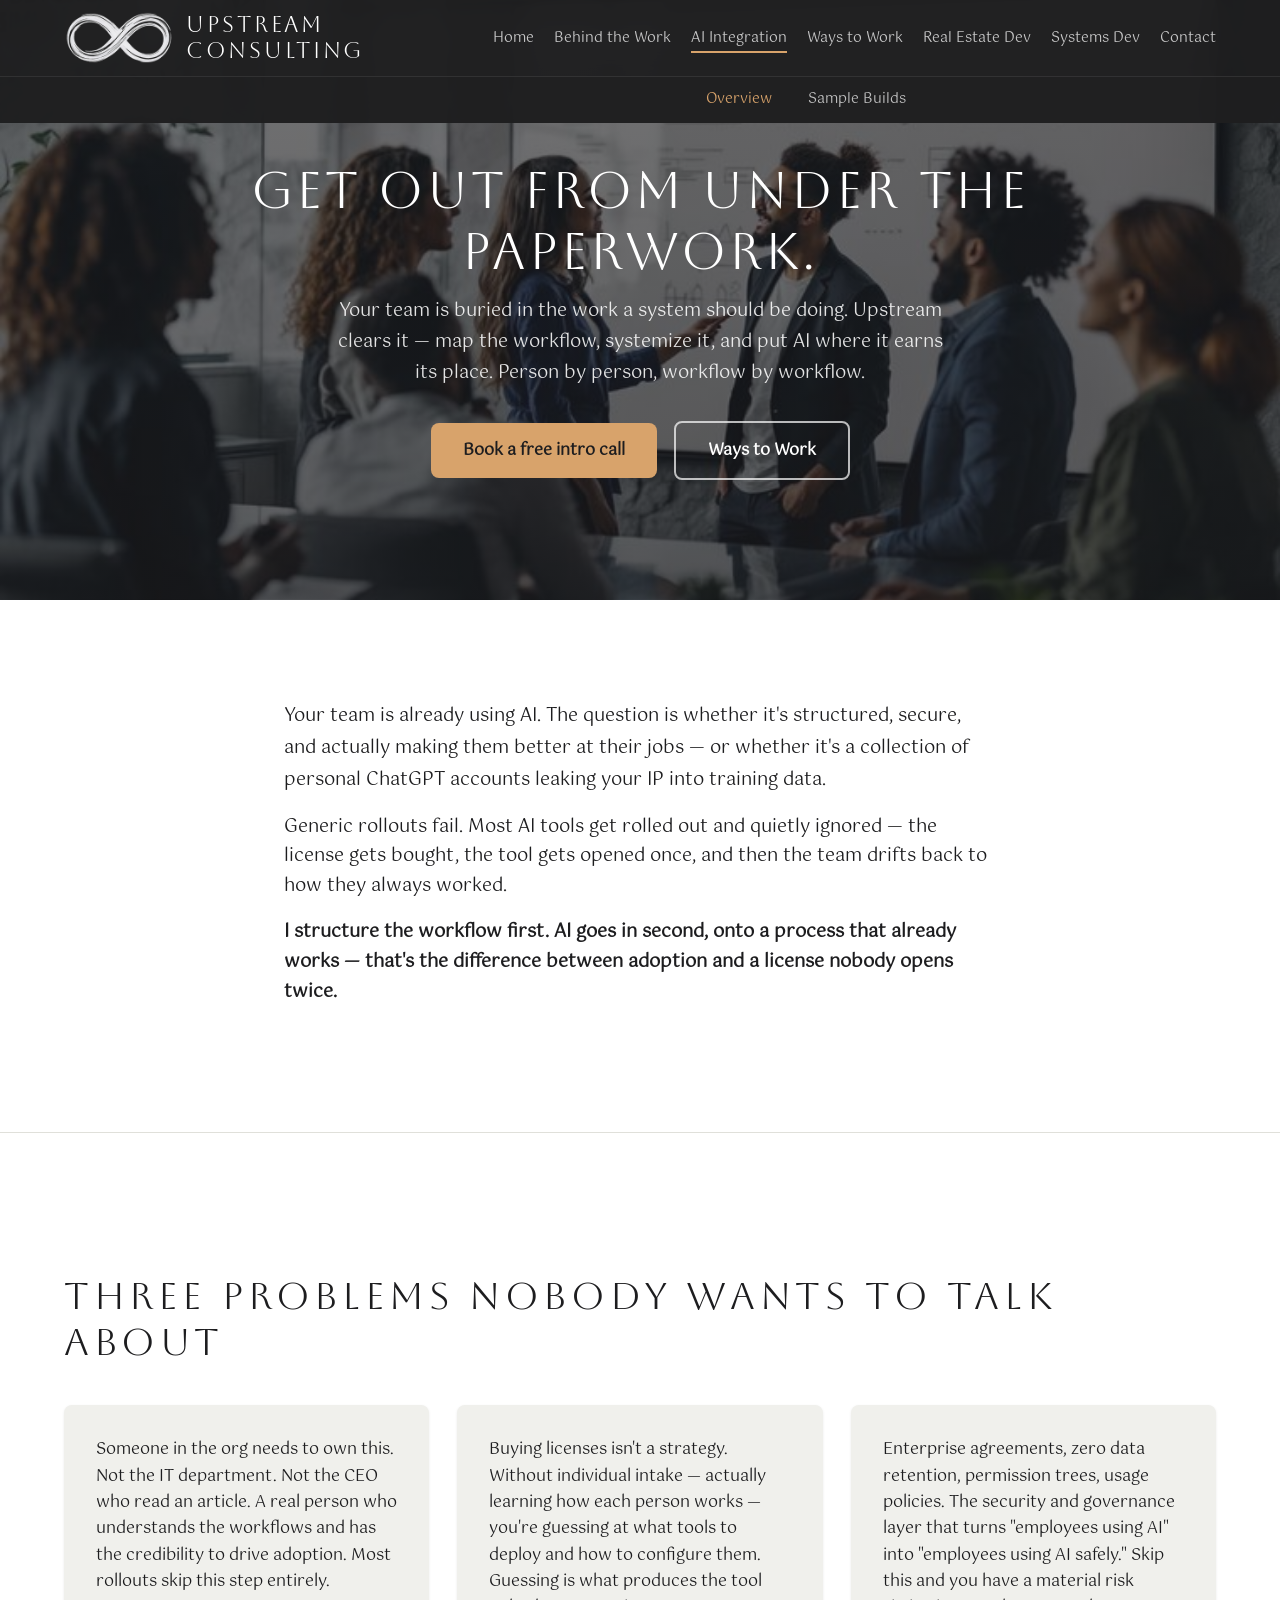
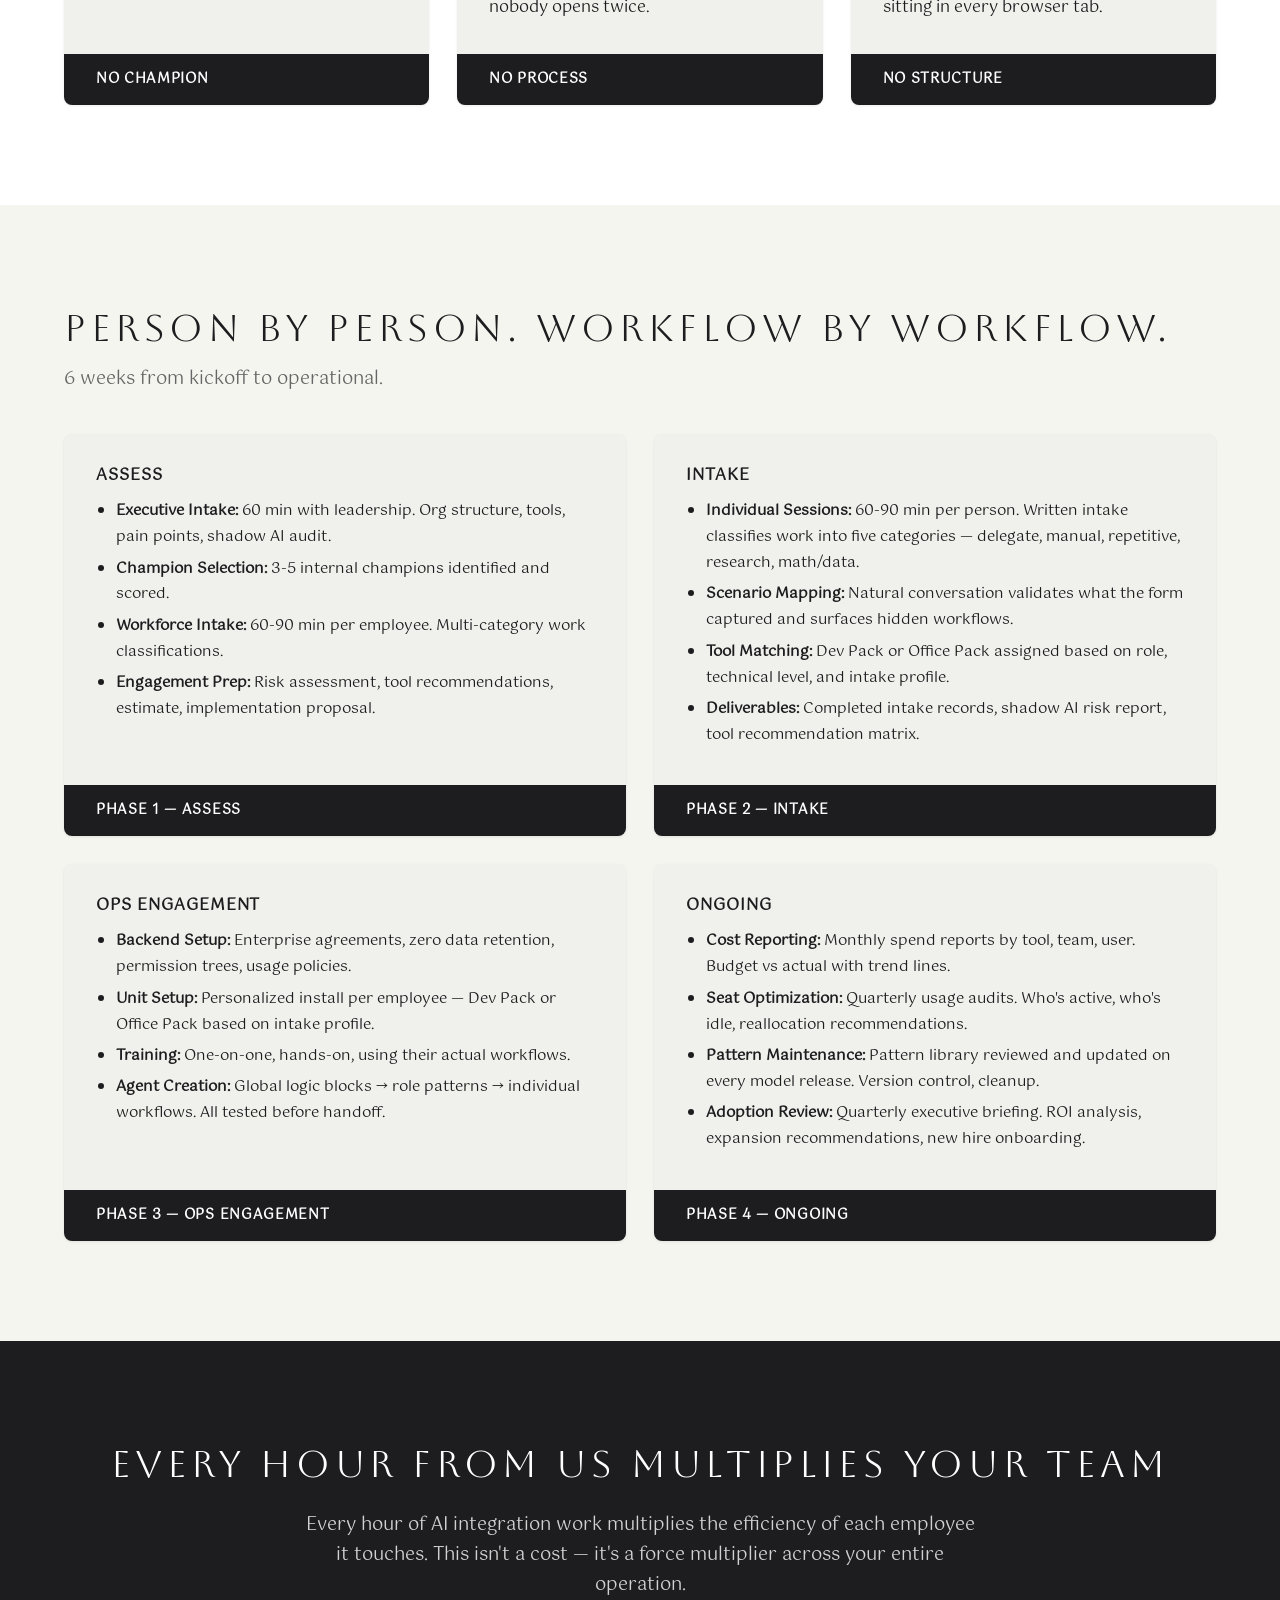
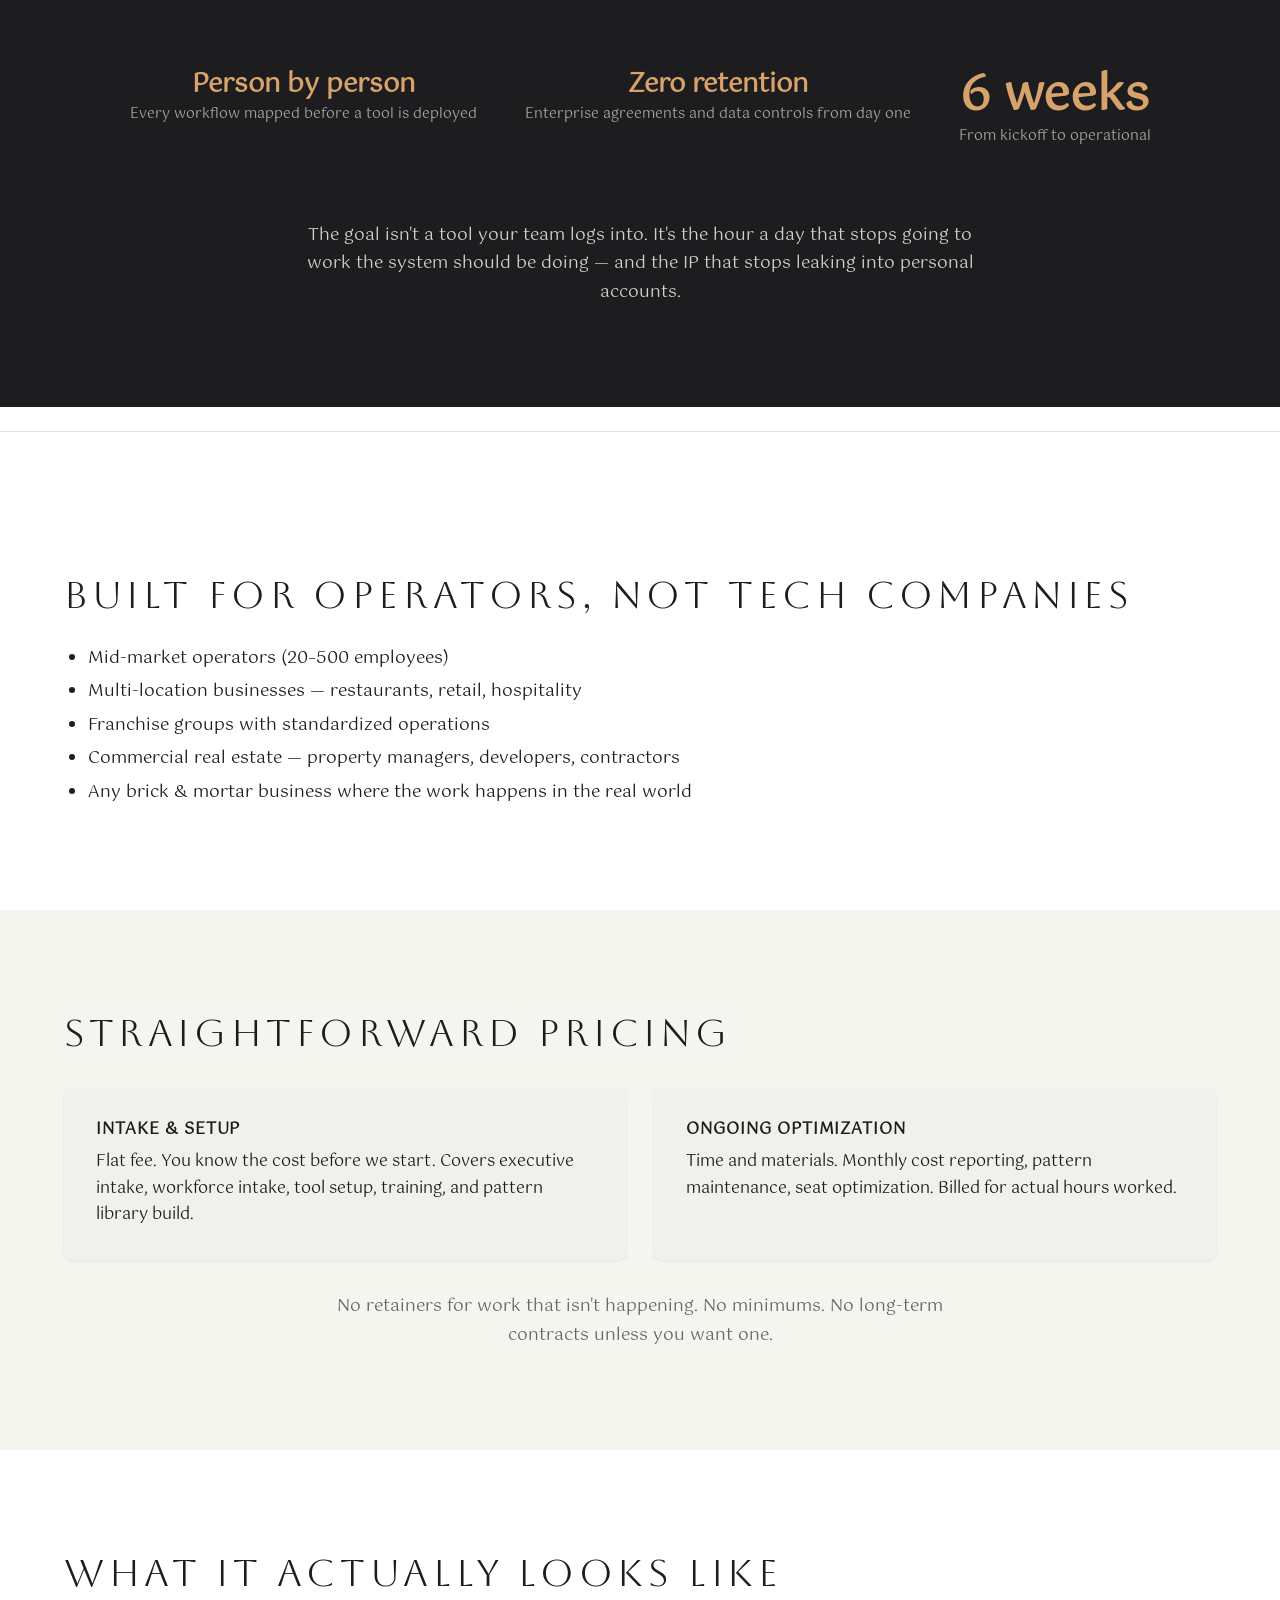
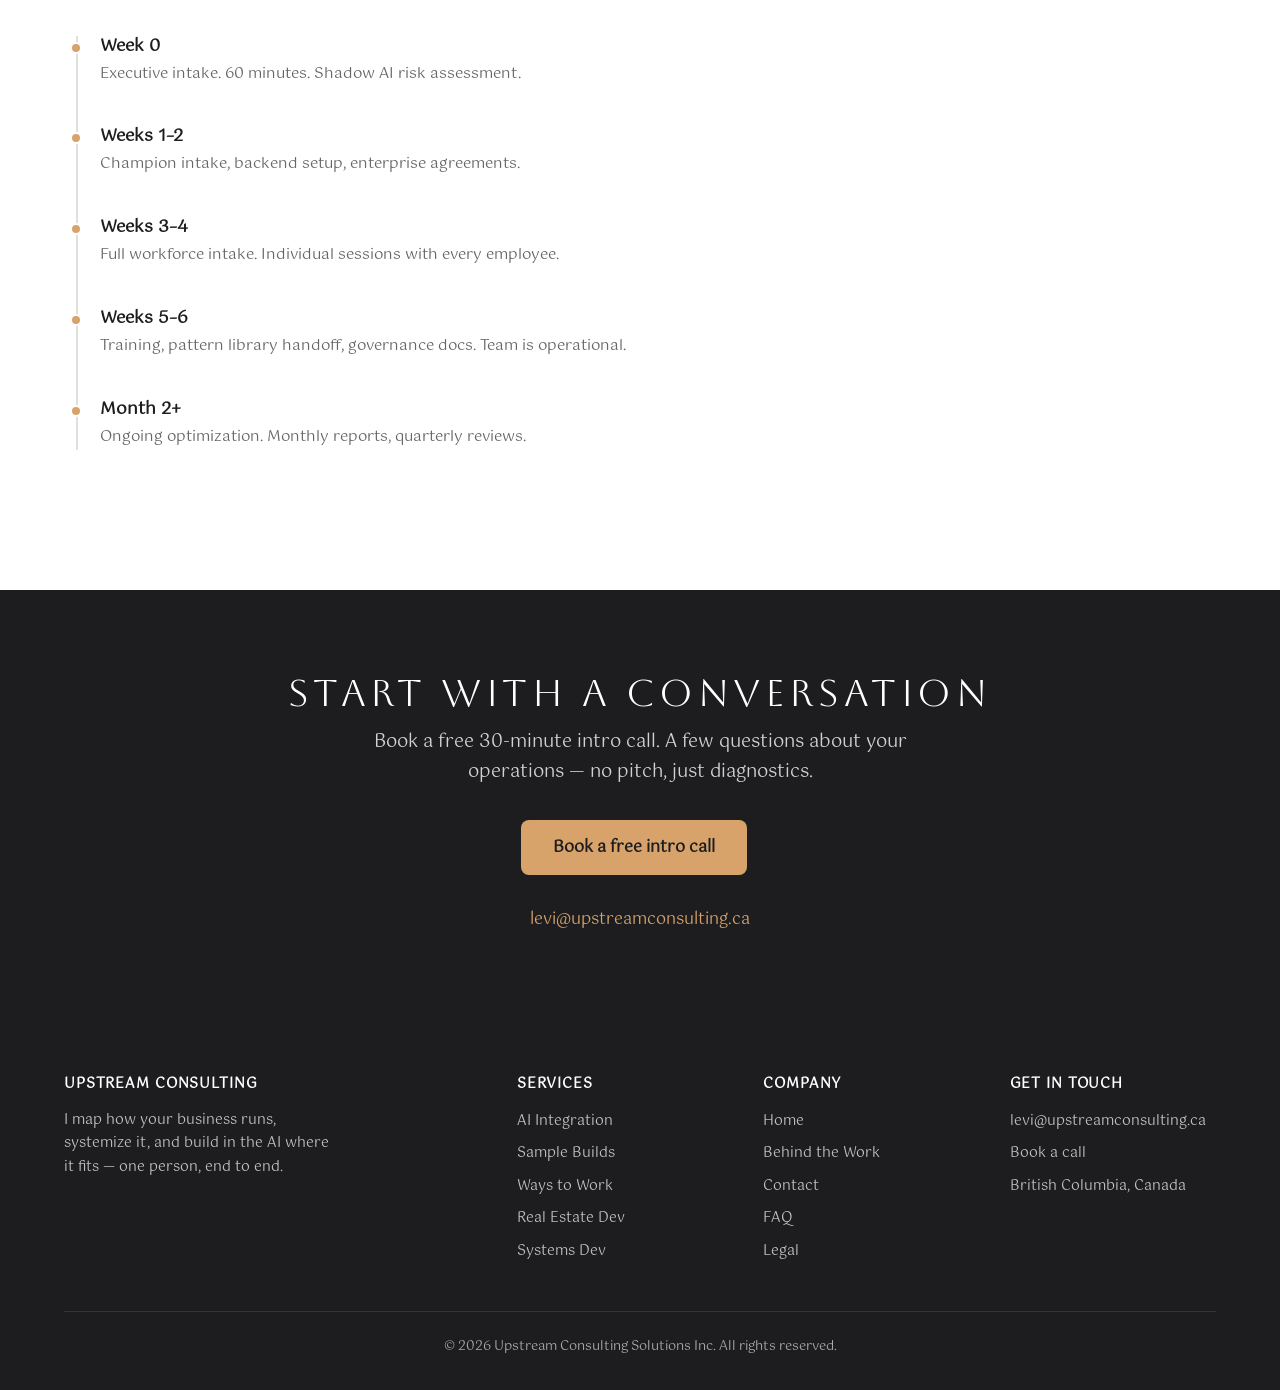
==== commit 13f1cede: "Restructure: splash landing at / → homepage at /home/ - / is now a clean splash landing (interactive" ====
--- a/ai-integration/index.html
+++ b/ai-integration/index.html
@@ -27,35 +27,6 @@
   <meta name="twitter:description" content="Person-by-person AI integration for brick and mortar operators. Structured rollouts, enterprise security, and ongoing optimization — not generic Copilot deployments.">
 
   <link rel="stylesheet" href="/styles.css?v=4">
-  <style>
-    /* AI Integration "clear the desk" hero — page-scoped */
-    .ai-desk{position:relative;min-height:100vh;overflow:hidden;isolation:isolate;cursor:crosshair;
-      background:radial-gradient(1200px 600px at 70% -10%, rgba(216,163,107,.10), transparent 60%),
-      radial-gradient(900px 500px at 0% 110%, rgba(91,122,94,.08), transparent 60%),
-      linear-gradient(180deg,#1d1d1f,#141416);}
-    .ai-desk::after{content:"";position:absolute;inset:0;z-index:0;pointer-events:none;opacity:.05;
-      background-image:url("data:image/svg+xml;utf8,<svg xmlns='http://www.w3.org/2000/svg' width='200' height='200'><filter id='n'><feTurbulence type='fractalNoise' baseFrequency='0.9' numOctaves='2'/></filter><rect width='100%25' height='100%25' filter='url(%23n)'/></svg>");}
-    .ai-reveal{position:absolute;inset:0;z-index:1;display:flex;flex-direction:column;align-items:center;justify-content:center;text-align:center;padding:150px 24px 48px;}
-    .ai-reveal .eyebrow{font-family:'Syne',sans-serif;font-size:.72rem;font-weight:600;letter-spacing:.22em;text-transform:uppercase;color:#D8A36B;margin-bottom:18px;opacity:0;transform:translateY(8px);transition:opacity .8s ease,transform .8s ease;}
-    .ai-reveal h1{font-family:'Aboreto',Georgia,serif;font-size:clamp(38px,7vw,84px);line-height:1.02;letter-spacing:.01em;color:#F4EEE6;max-width:16ch;margin:0 auto;text-transform:none;opacity:.1;transition:opacity .6s ease;}
-    .ai-reveal .lead{margin-top:22px;max-width:540px;font-size:1.05rem;color:rgba(244,238,230,.86);opacity:0;transform:translateY(10px);transition:opacity .8s ease .1s,transform .8s ease .1s;}
-    .ai-reveal .cta{margin-top:32px;display:flex;gap:14px;flex-wrap:wrap;justify-content:center;opacity:0;transform:translateY(10px);transition:opacity .8s ease .2s,transform .8s ease .2s;pointer-events:none;}
-    .ai-reveal.cleared .eyebrow,.ai-reveal.cleared .lead,.ai-reveal.cleared .cta{opacity:1;transform:none;}
-    .ai-reveal.cleared .cta{pointer-events:auto;}
-    .ai-reveal.cleared h1{opacity:1;}
-    .ai-clutter{position:absolute;inset:0;z-index:2;pointer-events:none;}
-    .ai-item{position:absolute;transition:transform .85s cubic-bezier(.22,.61,.36,1),opacity .8s ease;will-change:transform,opacity;filter:drop-shadow(0 16px 26px rgba(0,0,0,.42)) drop-shadow(0 3px 5px rgba(0,0,0,.3));}
-    .ai-item svg{display:block;width:100%;height:auto;}
-    .ai-item.gone{opacity:0;}
-    .ai-hint{position:absolute;left:50%;bottom:38px;transform:translateX(-50%);z-index:3;font-family:'Syne',sans-serif;font-size:.72rem;letter-spacing:.16em;text-transform:uppercase;color:rgba(244,238,230,.6);display:flex;align-items:center;gap:10px;transition:opacity .5s ease;}
-    .ai-hint .dot{width:7px;height:7px;border-radius:50%;background:#D8A36B;animation:aipulse 1.6s ease-in-out infinite;}
-    @keyframes aipulse{0%,100%{opacity:.4;transform:scale(1);}50%{opacity:1;transform:scale(1.5);}}
-    .ai-hint.hide{opacity:0;}
-    .ai-reveal .cta .btn-outline{color:#fff;border-color:rgba(255,255,255,.5);}
-    .ai-reveal .cta .btn-outline:hover{background:#fff;color:var(--charcoal);border-color:#fff;}
-    @media (max-width:900px){.ai-reveal{padding-top:132px;}}
-    @media (prefers-reduced-motion:reduce){.ai-item{transition:none;}.ai-reveal .eyebrow,.ai-reveal .lead,.ai-reveal .cta{transition:none;}}
-  </style>
 </head>
 <body class="has-subnav">
 
@@ -69,7 +40,7 @@
         <span></span><span></span><span></span>
       </button>
       <ul class="nav-links" id="navLinks">
-        <li><a href="/">Home</a></li>
+        <li><a href="/home/">Home</a></li>
         <li><a href="/behind-the-work/">Behind the Work</a></li>
         <li><a href="/ai-integration/" class="active">AI Integration</a></li>
         <li><a href="/ways-to-work/">Ways to Work</a></li>
@@ -87,19 +58,14 @@
     </div>
   </nav>
 
-  <!-- Hero — clear the desk -->
-  <section class="ai-desk" id="ai-desk">
-    <div class="ai-reveal" id="aiReveal">
-      <div class="eyebrow">AI Integration</div>
+  <!-- Hero -->
+  <section class="hero hero--photo" style="background-image:linear-gradient(rgba(29,29,31,.62) 0%, rgba(29,29,31,.72) 100%), url('/images/service-ai.jpg');">
+    <div class="container">
       <h1>Get out from under the paperwork.</h1>
-      <p class="lead">Your team is buried in the work a system should be doing. Upstream Consulting clears it — map the workflow, systemize it, and put AI where it earns its place.</p>
-      <div class="cta">
-        <a class="btn btn-primary" href="/ways-to-work/">Ways to Work</a>
-        <a class="btn btn-outline" href="/">Learn more</a>
-      </div>
-    </div>
-    <div class="ai-clutter" id="aiClutter" aria-hidden="true"></div>
-    <div class="ai-hint" id="aiHint"><span class="dot"></span> Sweep your cursor across the desk</div>
+      <p>Your team is buried in the work a system should be doing. Upstream clears it — map the workflow, systemize it, and put AI where it earns its place. Person by person, workflow by workflow.</p>
+      <a href="https://cal.com/upstream-consulting/intro-upstream" target="_blank" rel="noopener" class="btn btn-primary">Book a free intro call</a>
+      <a href="/ways-to-work/" class="btn btn-outline" style="margin-left:12px;">Ways to Work</a>
+    </div>
   </section>
 
   <!-- Intro -->
@@ -326,7 +292,7 @@
         </div>
         <div class="footer-col">
           <h4>Company</h4>
-          <a href="/">Home</a>
+          <a href="/home/">Home</a>
           <a href="/behind-the-work/">Behind the Work</a>
           <a href="/contact/">Contact</a>
           <a href="/faqs/">FAQ</a>
@@ -435,6 +401,5 @@
 })();
 </script>
 <script src="/site-enhance.js" defer></script>
-<script src="/ai-hero.js" defer></script>
 </body>
 </html>
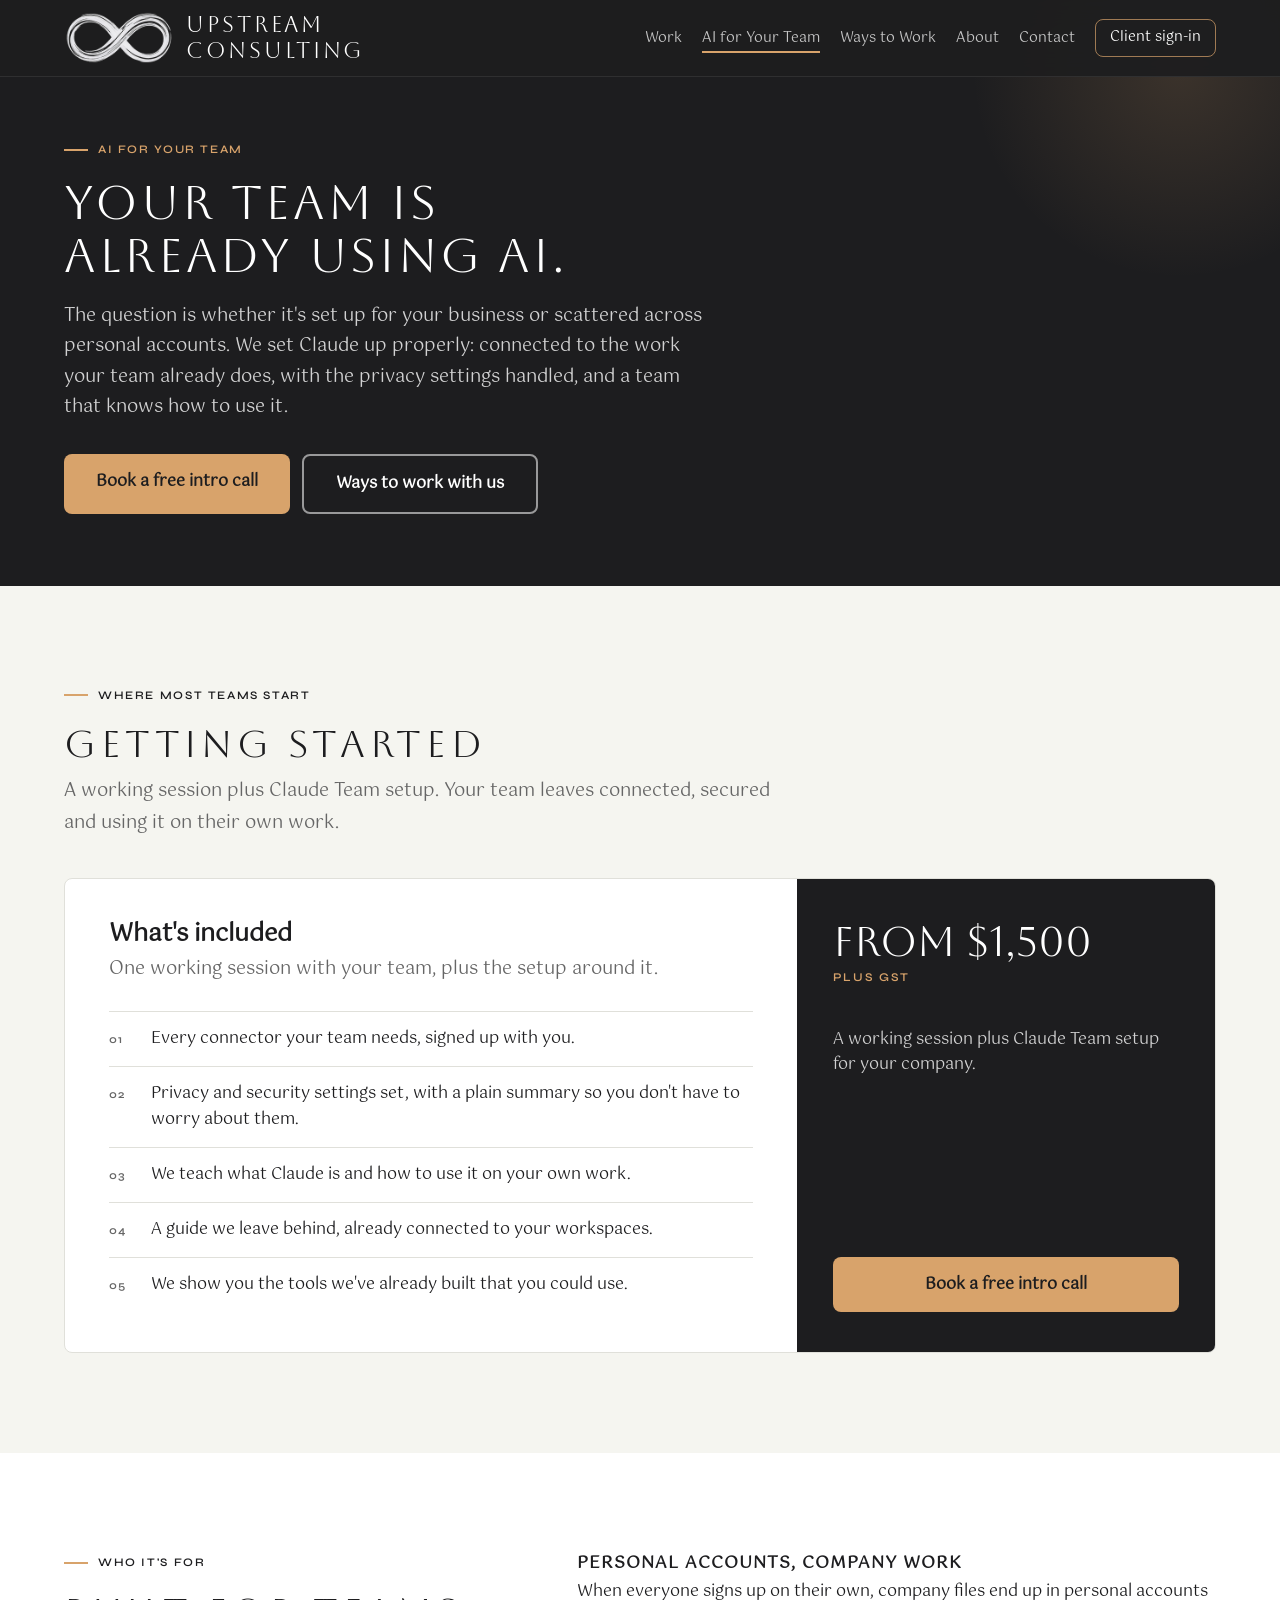
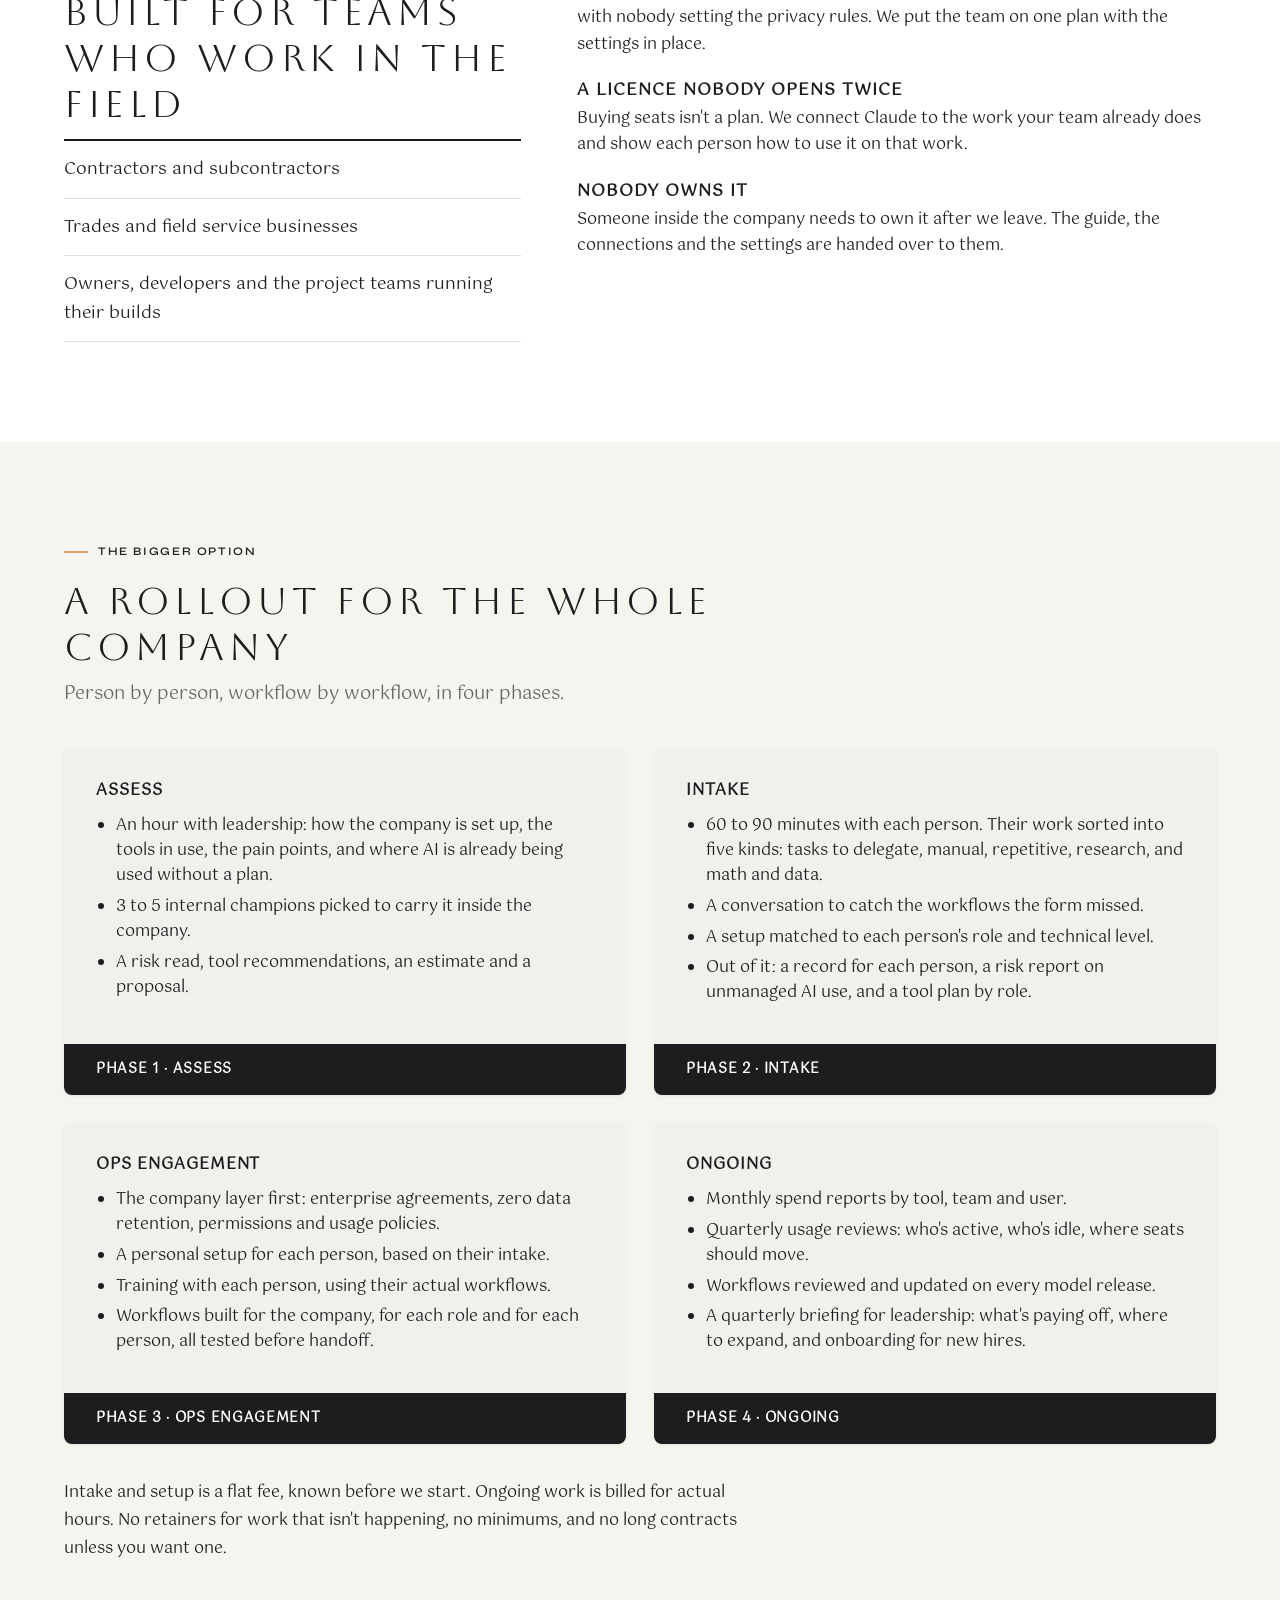
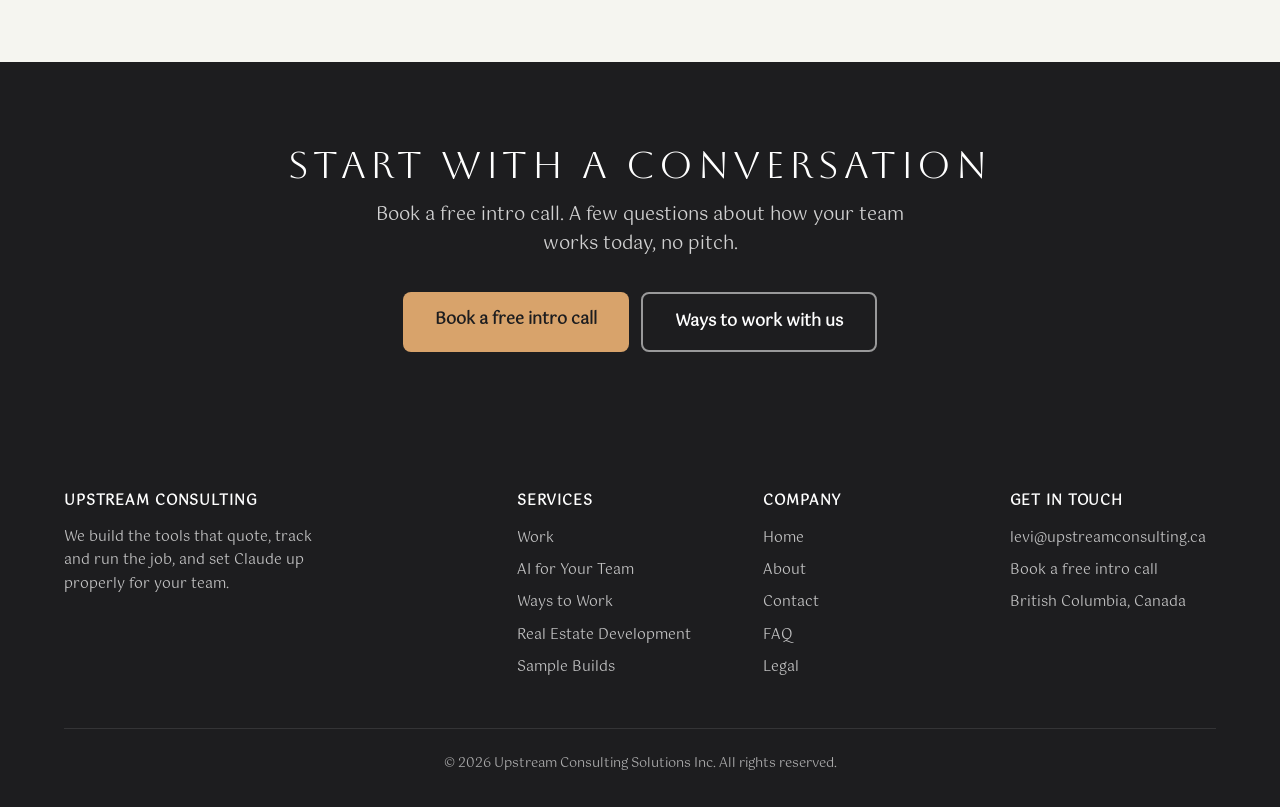
==== commit 06945329: "Website rework for contractors and trades (test branch) New home, Work, AI for Your Team, Ways to Wo" ====
--- a/ai-integration/index.html
+++ b/ai-integration/index.html
@@ -6,14 +6,14 @@
   <link rel="icon" type="image/png" sizes="32x32" href="/images/favicon-32.png">
   <link rel="icon" type="image/png" sizes="256x256" href="/images/favicon-256.png">
   <link rel="apple-touch-icon" href="/images/favicon-256.png">
-  <title>AI Integration for Brick &amp; Mortar Operators | Upstream Consulting</title>
-  <meta name="description" content="Person-by-person AI integration for brick and mortar operators. Structured rollouts, enterprise security, and ongoing optimization — not generic Copilot deployments.">
+  <title>AI for Your Team | Upstream Consulting</title>
+  <meta name="description" content="Claude set up properly for contractors, trades, field service and project teams. Getting Started from $1,500 plus GST, or a rollout across the whole company.">
   <link rel="canonical" href="https://upstreamconsulting.ca/ai-integration/">
 
   <!-- Open Graph -->
   <meta property="og:type" content="website">
-  <meta property="og:title" content="AI Integration for Brick &amp; Mortar Operators | Upstream Consulting">
-  <meta property="og:description" content="Person-by-person AI integration for brick and mortar operators. Structured rollouts, enterprise security, and ongoing optimization — not generic Copilot deployments.">
+  <meta property="og:title" content="AI for Your Team | Upstream Consulting">
+  <meta property="og:description" content="Claude set up properly for contractors, trades, field service and project teams. Getting Started from $1,500 plus GST, or a rollout across the whole company.">
   <meta property="og:url" content="https://upstreamconsulting.ca/ai-integration/">
   <meta property="og:image" content="https://upstreamconsulting.ca/images/og-card.jpg">
   <meta property="og:image:width" content="1200">
@@ -23,285 +23,307 @@
   <!-- Twitter Card -->
   <meta name="twitter:card" content="summary_large_image">
   <meta name="twitter:image" content="https://upstreamconsulting.ca/images/og-card.jpg">
-  <meta name="twitter:title" content="AI Integration for Brick &amp; Mortar Operators | Upstream Consulting">
-  <meta name="twitter:description" content="Person-by-person AI integration for brick and mortar operators. Structured rollouts, enterprise security, and ongoing optimization — not generic Copilot deployments.">
-
-  <link rel="stylesheet" href="/styles.css?v=4">
+  <meta name="twitter:title" content="AI for Your Team | Upstream Consulting">
+  <meta name="twitter:description" content="Claude set up properly for contractors, trades, field service and project teams. Getting Started from $1,500 plus GST, or a rollout across the whole company.">
+  <link rel="stylesheet" href="/styles.css?v=5">
+  <link rel="stylesheet" href="/motion.css?v=1">
+  <style>
+    /* Page tokens: type and layout only. Every colour below comes from the :root tokens in /styles.css. */
+    :root {
+      --font-label: 'Syne', 'Arial', sans-serif;
+      --font-display: 'Aboreto', Georgia, serif;
+      --font-body: 'Gotu', Georgia, serif;
+      --nav-h: 76px;
+      --top-h: var(--nav-h);
+    }
+
+    /* ARTIFACT-LOCAL OVERRIDES (marker read by check-artifact.js; no hex, no raw font names below) */
+
+    /* Shared helpers */
+    .label {
+      font-family: var(--font-label); font-size: .72rem; font-weight: 600;
+      letter-spacing: .14em; text-transform: uppercase; color: var(--charcoal);
+      margin-bottom: 1rem; display: flex; align-items: center; gap: 10px;
+    }
+    .label::before { content: ''; flex: 0 0 24px; height: 2px; background: var(--gold); }
+    .label.on-dark { color: var(--gold); }
+    .btn-row { display: flex; flex-wrap: wrap; gap: 12px; margin-top: 2rem; }
+    .btn-row.center { justify-content: center; }
+    .btn-outline.on-light { color: var(--charcoal); border-color: var(--charcoal); }
+    .btn-outline.on-light:hover { background: var(--charcoal); color: var(--white); }
+    .btn-outline.on-dark { color: var(--white); border-color: color-mix(in srgb, var(--white) 55%, transparent); }
+    .btn-outline.on-dark:hover { background: var(--white); color: var(--charcoal); border-color: var(--white); }
+    .section-head { max-width: 720px; margin-bottom: 2.5rem; }
+    .section-head h2 { margin-bottom: .5rem; }
+    .section-head .section-sub { margin-bottom: 0; }
+
+    /* Page hero */
+    .page-hero { background: var(--charcoal); padding: calc(var(--top-h) + 64px) 0 72px; position: relative; overflow: hidden; }
+    .page-hero::before {
+      content: ''; position: absolute; top: -140px; right: -110px; width: 420px; height: 420px; border-radius: 50%;
+      background: radial-gradient(circle, color-mix(in srgb, var(--gold) 16%, transparent) 0%, transparent 70%);
+      pointer-events: none;
+    }
+    .page-hero .container { position: relative; z-index: 1; }
+    .page-hero h1 { color: var(--white); font-size: clamp(1.9rem, 3.8vw, 3rem); line-height: 1.12; max-width: 18ch; margin-bottom: 1.1rem; }
+    .page-hero .lead { color: color-mix(in srgb, var(--white) 80%, transparent); font-size: 1.12rem; max-width: 640px; }
+    .page-hero .lead + .lead { margin-top: .9rem; }
+
+    /* Getting Started offer */
+    .offer { display: grid; grid-template-columns: minmax(0, 7fr) minmax(0, 4fr); gap: 0; border: 1px solid var(--gray-200); border-radius: var(--radius); overflow: hidden; background: var(--white); }
+    .offer-main { padding: 40px 44px; }
+    .offer-main h3 { font-size: 1.5rem; margin-bottom: .4rem; }
+    .offer-main .offer-what { color: var(--gray-600); margin-bottom: 1.6rem; }
+    .offer-list { list-style: none; counter-reset: incl; }
+    .offer-list li {
+      counter-increment: incl; display: grid; grid-template-columns: 38px 1fr; gap: 4px;
+      padding: 14px 0; border-top: 1px solid var(--gray-200); font-size: 1.02rem; line-height: 1.6;
+    }
+    .offer-list li::before {
+      content: counter(incl, decimal-leading-zero); font-family: var(--font-label); font-size: .72rem;
+      font-weight: 600; letter-spacing: .08em; color: var(--gray-600); padding-top: 4px;
+    }
+    .offer-side { background: var(--charcoal); color: var(--white); padding: 40px 36px; display: flex; flex-direction: column; }
+    .offer-side p { color: color-mix(in srgb, var(--white) 80%, transparent); font-size: .98rem; line-height: 1.6; }
+    .offer-side .offer-price { font-family: var(--font-display); font-size: 2.6rem; line-height: 1.1; color: var(--white); margin-bottom: .2rem; }
+    .offer-side .offer-price-note { color: var(--gold); font-family: var(--font-label); font-size: .74rem; font-weight: 600; letter-spacing: .14em; text-transform: uppercase; margin: 0 0 1.6rem; }
+    .offer-side .btn-row { margin-top: auto; padding-top: 1.6rem; }
+    .offer-side .btn { width: 100%; text-align: center; }
+
+    /* Who it's for */
+    .who-grid { display: grid; grid-template-columns: minmax(0, 5fr) minmax(0, 7fr); gap: 56px; align-items: start; }
+    .who-list { list-style: none; border-top: 2px solid var(--charcoal); }
+    .who-list li { padding: 14px 0; border-bottom: 1px solid var(--gray-200); font-size: 1.05rem; }
+    .why-list { list-style: none; display: grid; gap: 22px; }
+    .why-list h3 { font-size: 1.05rem; text-transform: uppercase; letter-spacing: .06em; margin-bottom: .3rem; }
+    .why-list p { font-size: 1rem; line-height: 1.65; color: var(--charcoal); }
+
+    /* Company wide rollout */
+    .phase-card .card-body h3 { margin-bottom: .8rem; }
+    .phase-card .card-body li { font-size: .98rem; line-height: 1.6; }
+    .pricing-note { max-width: 680px; margin-top: 2.2rem; font-size: 1.02rem; color: var(--charcoal); }
+
+    @media (max-width: 1024px) {
+      .offer { grid-template-columns: 1fr; }
+      .who-grid { grid-template-columns: 1fr; gap: 40px; }
+    }
+    @media (max-width: 768px) {
+      .page-hero { padding: calc(var(--top-h) + 36px) 0 52px; }
+      .offer-main { padding: 28px 22px; }
+      .offer-side { padding: 28px 22px; }
+      .offer-side .offer-price { font-size: 2.1rem; }
+    }
+    @media (max-width: 480px) { .btn-row .btn { width: 100%; text-align: center; } }
+
+    @media print {
+      .nav, .back-to-top { display: none !important; }
+      .page-hero { padding-top: 32px; }
+      .reveal { opacity: 1 !important; transform: none !important; }
+      .offer, .phase-card { break-inside: avoid; }
+    }
+  </style>
 </head>
-<body class="has-subnav">
+<body>
 
   <a href="#main" class="skip-link">Skip to content</a>
 
   <!-- Navigation -->
   <nav class="nav" id="nav" aria-label="Main navigation">
     <div class="nav-inner">
-      <a href="/" class="nav-logo"><img src="/images/logo-symbol.png" alt="Upstream Consulting"><span>Upstream<br>Consulting</span></a>
-      <button class="hamburger" id="hamburger" aria-label="Toggle menu" aria-expanded="false">
+      <a href="/home/" class="nav-logo"><img src="/images/logo-symbol.png" alt="Upstream Consulting"><span>Upstream<br>Consulting</span></a>
+      <button class="hamburger" id="hamburger" aria-label="Toggle menu" aria-expanded="false" aria-controls="navLinks">
         <span></span><span></span><span></span>
       </button>
       <ul class="nav-links" id="navLinks">
-        <li><a href="/home/">Home</a></li>
-        <li><a href="/behind-the-work/">Behind the Work</a></li>
-        <li><a href="/ai-integration/" class="active">AI Integration</a></li>
+        <li><a href="/work/">Work</a></li>
+        <li><a href="/ai-integration/">AI for Your Team</a></li>
         <li><a href="/ways-to-work/">Ways to Work</a></li>
-        <li><a href="/red/">Real Estate Dev</a></li>
-        <li><a href="/system-development/">Systems Dev</a></li>
+        <li><a href="/behind-the-work/">About</a></li>
         <li><a href="/contact/">Contact</a></li>
+        <li class="nav-signin-item"><a href="https://hub.upstreamconsulting.ca" class="nav-signin">Client sign-in</a></li>
       </ul>
     </div>
   </nav>
-  <!-- Section sub-nav -->
-  <nav class="subnav" aria-label="AI Integration section">
-    <div class="subnav-inner">
-      <a href="/ai-integration/" class="active">Overview</a>
-      <a href="/sample-builds/">Sample Builds</a>
-    </div>
-  </nav>
-
-  <!-- Hero -->
-  <section class="hero hero--photo" style="background-image:linear-gradient(rgba(29,29,31,.62) 0%, rgba(29,29,31,.72) 100%), url('/images/service-ai.jpg');">
-    <div class="container">
-      <h1>Get out from under the paperwork.</h1>
-      <p>Your team is buried in the work a system should be doing. Upstream clears it — map the workflow, systemize it, and put AI where it earns its place. Person by person, workflow by workflow.</p>
-      <a href="https://cal.com/upstream-consulting/intro-upstream" target="_blank" rel="noopener" class="btn btn-primary">Book a free intro call</a>
-      <a href="/ways-to-work/" class="btn btn-outline" style="margin-left:12px;">Ways to Work</a>
-    </div>
-  </section>
-
-  <!-- Intro -->
-  <section class="section" id="main" tabindex="-1">
-    <div class="container" style="max-width:760px;">
-      <p style="font-size:1.15rem; line-height:1.75;">Your team is already using AI. The question is whether it's structured, secure, and actually making them better at their jobs — or whether it's a collection of personal ChatGPT accounts leaking your IP into training data.</p>
-      <p style="margin-top:1rem;">Generic rollouts fail. Most AI tools get rolled out and quietly ignored — the license gets bought, the tool gets opened once, and then the team drifts back to how they always worked.</p>
-      <p style="margin-top:1rem; font-weight:600; color:var(--charcoal);">I structure the workflow first. AI goes in second, onto a process that already works — that's the difference between adoption and a license nobody opens twice.</p>
-    </div>
-  </section>
-
-  <div class="section-divider"></div>
-
-  <!-- Three Problems -->
-  <section class="section">
-    <div class="container">
-      <h2>Three Problems Nobody Wants to Talk About</h2>
-      <div class="cards-grid-3" style="margin-top: 2.5rem;">
-        <div class="card phase-card">
-          <div class="card-body">
-            <p>Someone in the org needs to own this. Not the IT department. Not the CEO who read an article. A real person who understands the workflows and has the credibility to drive adoption. Most rollouts skip this step entirely.</p>
-          </div>
-          <div class="card-label">No Champion</div>
-        </div>
-        <div class="card phase-card">
-          <div class="card-body">
-            <p>Buying licenses isn't a strategy. Without individual intake — actually learning how each person works — you're guessing at what tools to deploy and how to configure them. Guessing is what produces the tool nobody opens twice.</p>
-          </div>
-          <div class="card-label">No Process</div>
-        </div>
-        <div class="card phase-card">
-          <div class="card-body">
-            <p>Enterprise agreements, zero data retention, permission trees, usage policies. The security and governance layer that turns "employees using AI" into "employees using AI safely." Skip this and you have a material risk sitting in every browser tab.</p>
-          </div>
-          <div class="card-label">No Structure</div>
-        </div>
-      </div>
-    </div>
-  </section>
-
-  <!-- Person by Person -->
-  <section class="section alt-bg">
-    <div class="container">
-      <h2>Person by Person. Workflow by Workflow.</h2>
-      <p class="section-sub">6 weeks from kickoff to operational.</p>
-      <div class="cards-grid" style="margin-top: 1rem;">
-
-        <!-- ASSESS -->
-        <div class="card phase-card">
-          <div class="card-body">
-            <h3>Assess</h3>
-            <ul>
-              <li><strong>Executive Intake:</strong> 60 min with leadership. Org structure, tools, pain points, shadow AI audit.</li>
-              <li><strong>Champion Selection:</strong> 3-5 internal champions identified and scored.</li>
-              <li><strong>Workforce Intake:</strong> 60-90 min per employee. Multi-category work classifications.</li>
-              <li><strong>Engagement Prep:</strong> Risk assessment, tool recommendations, estimate, implementation proposal.</li>
-            </ul>
-          </div>
-          <div class="card-label">Phase 1 — Assess</div>
-        </div>
-
-        <!-- INTAKE -->
-        <div class="card phase-card">
-          <div class="card-body">
-            <h3>Intake</h3>
-            <ul>
-              <li><strong>Individual Sessions:</strong> 60-90 min per person. Written intake classifies work into five categories — delegate, manual, repetitive, research, math/data.</li>
-              <li><strong>Scenario Mapping:</strong> Natural conversation validates what the form captured and surfaces hidden workflows.</li>
-              <li><strong>Tool Matching:</strong> Dev Pack or Office Pack assigned based on role, technical level, and intake profile.</li>
-              <li><strong>Deliverables:</strong> Completed intake records, shadow AI risk report, tool recommendation matrix.</li>
-            </ul>
-          </div>
-          <div class="card-label">Phase 2 — Intake</div>
-        </div>
-
-        <!-- OPS ENGAGEMENT -->
-        <div class="card phase-card">
-          <div class="card-body">
-            <h3>Ops Engagement</h3>
-            <ul>
-              <li><strong>Backend Setup:</strong> Enterprise agreements, zero data retention, permission trees, usage policies.</li>
-              <li><strong>Unit Setup:</strong> Personalized install per employee — Dev Pack or Office Pack based on intake profile.</li>
-              <li><strong>Training:</strong> One-on-one, hands-on, using their actual workflows.</li>
-              <li><strong>Agent Creation:</strong> Global logic blocks → role patterns → individual workflows. All tested before handoff.</li>
-            </ul>
-          </div>
-          <div class="card-label">Phase 3 — Ops Engagement</div>
-        </div>
-
-        <!-- ONGOING -->
-        <div class="card phase-card">
-          <div class="card-body">
-            <h3>Ongoing</h3>
-            <ul>
-              <li><strong>Cost Reporting:</strong> Monthly spend reports by tool, team, user. Budget vs actual with trend lines.</li>
-              <li><strong>Seat Optimization:</strong> Quarterly usage audits. Who's active, who's idle, reallocation recommendations.</li>
-              <li><strong>Pattern Maintenance:</strong> Pattern library reviewed and updated on every model release. Version control, cleanup.</li>
-              <li><strong>Adoption Review:</strong> Quarterly executive briefing. ROI analysis, expansion recommendations, new hire onboarding.</li>
-            </ul>
-          </div>
-          <div class="card-label">Phase 4 — Ongoing</div>
-        </div>
-
-      </div>
-    </div>
-  </section>
-
-  <!-- Force Multiplier -->
-  <section class="dark-section" style="text-align:center;">
-    <div class="container">
-      <h2>Every Hour From Us Multiplies Your Team</h2>
-      <p style="max-width:680px; margin:1.5rem auto;">Every hour of AI integration work multiplies the efficiency of each employee it touches. This isn't a cost — it's a force multiplier across your entire operation.</p>
-      <div class="stats-row" style="margin-top:2rem;">
-        <div class="stat">
-          <div class="stat-number" style="font-size:1.6rem;">Person by person</div>
-          <div class="stat-label">Every workflow mapped before a tool is deployed</div>
-        </div>
-        <div class="stat">
-          <div class="stat-number" style="font-size:1.6rem;">Zero retention</div>
-          <div class="stat-label">Enterprise agreements and data controls from day one</div>
-        </div>
-        <div class="stat">
-          <div class="stat-number">6 weeks</div>
-          <div class="stat-label">From kickoff to operational</div>
-        </div>
-      </div>
-      <p style="max-width:680px; margin:2rem auto 0; font-size:1.05rem;">The goal isn't a tool your team logs into. It's the hour a day that stops going to work the system should be doing — and the IP that stops leaking into personal accounts.</p>
-    </div>
-  </section>
-
-  <div class="section-divider"></div>
-
-  <!-- Built for Operators -->
-  <section class="section">
-    <div class="container">
-      <h2>Built for Operators, Not Tech Companies</h2>
-      <ul style="max-width: 680px; margin-top: 1.5rem; padding-left: 1.5rem; font-size: 1.05rem; line-height: 2;">
-        <li>Mid-market operators (20–500 employees)</li>
-        <li>Multi-location businesses — restaurants, retail, hospitality</li>
-        <li>Franchise groups with standardized operations</li>
-        <li>Commercial real estate — property managers, developers, contractors</li>
-        <li>Any brick &amp; mortar business where the work happens in the real world</li>
-      </ul>
-    </div>
-  </section>
-
-  <!-- Straightforward Pricing -->
-  <section class="section alt-bg">
-    <div class="container">
-      <h2>Straightforward Pricing</h2>
-      <div class="cards-grid" style="margin-top: 2rem;">
-        <div class="card">
-          <div class="card-body">
-            <h3>Intake &amp; Setup</h3>
-            <p>Flat fee. You know the cost before we start. Covers executive intake, workforce intake, tool setup, training, and pattern library build.</p>
-          </div>
-        </div>
-        <div class="card">
-          <div class="card-body">
-            <h3>Ongoing Optimization</h3>
-            <p>Time and materials. Monthly cost reporting, pattern maintenance, seat optimization. Billed for actual hours worked.</p>
-          </div>
-        </div>
-      </div>
-      <p style="text-align: center; margin-top: 2rem; color: var(--gray-600); font-size: 1.05rem; max-width: 640px; margin-left: auto; margin-right: auto;">No retainers for work that isn't happening. No minimums. No long-term contracts unless you want one.</p>
-    </div>
-  </section>
-
-  <!-- Timeline -->
-  <section class="section">
-    <div class="container">
-      <h2>What It Actually Looks Like</h2>
-      <div class="timeline" style="margin-top: 2.5rem;">
-        <div class="timeline-item">
-          <h4>Week 0</h4>
-          <p>Executive intake. 60 minutes. Shadow AI risk assessment.</p>
-        </div>
-        <div class="timeline-item">
-          <h4>Weeks 1–2</h4>
-          <p>Champion intake, backend setup, enterprise agreements.</p>
-        </div>
-        <div class="timeline-item">
-          <h4>Weeks 3–4</h4>
-          <p>Full workforce intake. Individual sessions with every employee.</p>
-        </div>
-        <div class="timeline-item">
-          <h4>Weeks 5–6</h4>
-          <p>Training, pattern library handoff, governance docs. Team is operational.</p>
-        </div>
-        <div class="timeline-item">
-          <h4>Month 2+</h4>
-          <p>Ongoing optimization. Monthly reports, quarterly reviews.</p>
-        </div>
-      </div>
-    </div>
-  </section>
-
-  <!-- CTA -->
-  <section class="dark-section cta-section">
-    <div class="container">
-      <h2>Start With a Conversation</h2>
-      <p>Book a free 30-minute intro call. A few questions about your operations — no pitch, just diagnostics.</p>
-      <a href="https://cal.com/upstream-consulting/intro-upstream" target="_blank" rel="noopener" class="btn btn-primary" style="margin-right: 12px;">Book a free intro call</a>
-      <br><br>
-      <a href="mailto:levi@upstreamconsulting.ca" style="color: var(--gold); font-size: 1rem;">levi@upstreamconsulting.ca</a>
-    </div>
-  </section>
+
+  <main id="main" tabindex="-1">
+
+    <!-- Hero -->
+    <section class="page-hero" aria-labelledby="ai-title">
+      <div class="container">
+        <p class="label on-dark">AI for your team</p>
+        <h1 id="ai-title">Your team is already using AI.</h1>
+        <p class="lead">The question is whether it's set up for your business or scattered across personal accounts. We set Claude up properly: connected to the work your team already does, with the privacy settings handled, and a team that knows how to use it.</p>
+        <div class="btn-row">
+          <a href="https://cal.com/upstream-consulting/intro-upstream" target="_blank" rel="noopener" class="btn btn-primary">Book a free intro call</a>
+          <a href="/ways-to-work/" class="btn btn-outline on-dark">Ways to work with us</a>
+        </div>
+      </div>
+    </section>
+
+    <!-- Getting Started -->
+    <section class="alt-bg" aria-labelledby="start-title">
+      <div class="container">
+        <div class="section-head">
+          <p class="label">Where most teams start</p>
+          <h2 id="start-title">Getting Started</h2>
+          <p class="section-sub">A working session plus Claude Team setup. Your team leaves connected, secured and using it on their own work.</p>
+        </div>
+        <div class="offer">
+          <div class="offer-main">
+            <h3>What's included</h3>
+            <p class="offer-what">One working session with your team, plus the setup around it.</p>
+            <ol class="offer-list">
+              <li>Every connector your team needs, signed up with you.</li>
+              <li>Privacy and security settings set, with a plain summary so you don't have to worry about them.</li>
+              <li>We teach what Claude is and how to use it on your own work.</li>
+              <li>A guide we leave behind, already connected to your workspaces.</li>
+              <li>We show you the tools we've already built that you could use.</li>
+            </ol>
+          </div>
+          <div class="offer-side">
+            <p class="offer-price">From $1,500</p>
+            <p class="offer-price-note">plus GST</p>
+            <p>A working session plus Claude Team setup for your company.</p>
+            <div class="btn-row">
+              <a href="https://cal.com/upstream-consulting/intro-upstream" target="_blank" rel="noopener" class="btn btn-primary">Book a free intro call</a>
+            </div>
+          </div>
+        </div>
+      </div>
+    </section>
+
+    <!-- Who it's for + why setup matters -->
+    <section aria-labelledby="who-title">
+      <div class="container who-grid">
+        <div>
+          <p class="label">Who it's for</p>
+          <h2 id="who-title">Built for teams who work in the field</h2>
+          <ul class="who-list">
+            <li>Contractors and subcontractors</li>
+            <li>Trades and field service businesses</li>
+            <li>Owners, developers and the project teams running their builds</li>
+          </ul>
+        </div>
+        <ul class="why-list">
+          <li>
+            <h3>Personal accounts, company work</h3>
+            <p>When everyone signs up on their own, company files end up in personal accounts with nobody setting the privacy rules. We put the team on one plan with the settings in place.</p>
+          </li>
+          <li>
+            <h3>A licence nobody opens twice</h3>
+            <p>Buying seats isn't a plan. We connect Claude to the work your team already does and show each person how to use it on that work.</p>
+          </li>
+          <li>
+            <h3>Nobody owns it</h3>
+            <p>Someone inside the company needs to own it after we leave. The guide, the connections and the settings are handed over to them.</p>
+          </li>
+        </ul>
+      </div>
+    </section>
+
+    <!-- Company wide rollout -->
+    <section class="alt-bg" aria-labelledby="rollout-title">
+      <div class="container">
+        <div class="section-head">
+          <p class="label">The bigger option</p>
+          <h2 id="rollout-title">A rollout for the whole company</h2>
+          <p class="section-sub">Person by person, workflow by workflow, in four phases.</p>
+        </div>
+        <div class="cards-grid">
+          <div class="card phase-card">
+            <div class="card-body">
+              <h3>Assess</h3>
+              <ul>
+                <li>An hour with leadership: how the company is set up, the tools in use, the pain points, and where AI is already being used without a plan.</li>
+                <li>3 to 5 internal champions picked to carry it inside the company.</li>
+                <li>A risk read, tool recommendations, an estimate and a proposal.</li>
+              </ul>
+            </div>
+            <div class="card-label">Phase 1 &middot; Assess</div>
+          </div>
+          <div class="card phase-card">
+            <div class="card-body">
+              <h3>Intake</h3>
+              <ul>
+                <li>60 to 90 minutes with each person. Their work sorted into five kinds: tasks to delegate, manual, repetitive, research, and math and data.</li>
+                <li>A conversation to catch the workflows the form missed.</li>
+                <li>A setup matched to each person's role and technical level.</li>
+                <li>Out of it: a record for each person, a risk report on unmanaged AI use, and a tool plan by role.</li>
+              </ul>
+            </div>
+            <div class="card-label">Phase 2 &middot; Intake</div>
+          </div>
+          <div class="card phase-card">
+            <div class="card-body">
+              <h3>Ops Engagement</h3>
+              <ul>
+                <li>The company layer first: enterprise agreements, zero data retention, permissions and usage policies.</li>
+                <li>A personal setup for each person, based on their intake.</li>
+                <li>Training with each person, using their actual workflows.</li>
+                <li>Workflows built for the company, for each role and for each person, all tested before handoff.</li>
+              </ul>
+            </div>
+            <div class="card-label">Phase 3 &middot; Ops Engagement</div>
+          </div>
+          <div class="card phase-card">
+            <div class="card-body">
+              <h3>Ongoing</h3>
+              <ul>
+                <li>Monthly spend reports by tool, team and user.</li>
+                <li>Quarterly usage reviews: who's active, who's idle, where seats should move.</li>
+                <li>Workflows reviewed and updated on every model release.</li>
+                <li>A quarterly briefing for leadership: what's paying off, where to expand, and onboarding for new hires.</li>
+              </ul>
+            </div>
+            <div class="card-label">Phase 4 &middot; Ongoing</div>
+          </div>
+        </div>
+        <p class="pricing-note">Intake and setup is a flat fee, known before we start. Ongoing work is billed for actual hours. No retainers for work that isn't happening, no minimums, and no long contracts unless you want one.</p>
+      </div>
+    </section>
+
+    <!-- CTA -->
+    <section class="dark-section cta-section" aria-labelledby="cta-title">
+      <div class="container">
+        <h2 id="cta-title">Start with a conversation</h2>
+        <p>Book a free intro call. A few questions about how your team works today, no pitch.</p>
+        <div class="btn-row center">
+          <a href="https://cal.com/upstream-consulting/intro-upstream" target="_blank" rel="noopener" class="btn btn-primary">Book a free intro call</a>
+          <a href="/ways-to-work/" class="btn btn-outline on-dark">Ways to work with us</a>
+        </div>
+      </div>
+    </section>
+
+  </main>
 
   <!-- Footer -->
   <footer class="site-footer">
     <div class="container">
       <div class="footer-grid">
         <div class="footer-col">
-          <h4>Upstream Consulting</h4>
-          <p class="footer-tagline">I map how your business runs, systemize it, and build in the AI where it fits — one person, end to end.</p>
+          <h2 class="footer-h">Upstream Consulting</h2>
+          <p class="footer-tagline">We build the tools that quote, track and run the job, and set Claude up properly for your team.</p>
         </div>
         <div class="footer-col">
-          <h4>Services</h4>
-          <a href="/ai-integration/">AI Integration</a>
+          <h2 class="footer-h">Services</h2>
+          <a href="/work/">Work</a>
+          <a href="/ai-integration/">AI for Your Team</a>
+          <a href="/ways-to-work/">Ways to Work</a>
+          <a href="/real-estate-development/">Real Estate Development</a>
           <a href="/sample-builds/">Sample Builds</a>
-          <a href="/ways-to-work/">Ways to Work</a>
-          <a href="/red/">Real Estate Dev</a>
-          <a href="/system-development/">Systems Dev</a>
         </div>
         <div class="footer-col">
-          <h4>Company</h4>
+          <h2 class="footer-h">Company</h2>
           <a href="/home/">Home</a>
-          <a href="/behind-the-work/">Behind the Work</a>
+          <a href="/behind-the-work/">About</a>
           <a href="/contact/">Contact</a>
           <a href="/faqs/">FAQ</a>
           <a href="/legal/">Legal</a>
         </div>
         <div class="footer-col">
-          <h4>Get in Touch</h4>
+          <h2 class="footer-h">Get in Touch</h2>
           <a href="mailto:levi@upstreamconsulting.ca">levi@upstreamconsulting.ca</a>
-          <a href="https://cal.com/upstream-consulting/intro-upstream" target="_blank" rel="noopener">Book a call</a>
+          <a href="https://cal.com/upstream-consulting/intro-upstream" target="_blank" rel="noopener">Book a free intro call</a>
           <p class="footer-meta">British Columbia, Canada</p>
         </div>
       </div>
@@ -314,10 +336,8 @@
   <!-- Back to Top -->
   <button class="back-to-top" id="backToTop" aria-label="Back to top">&uarr;</button>
 
+  <!-- Minimal JS: hamburger + back-to-top + nav shadow (same behaviour as the live pages) -->
   <script>
-    const nav = document.getElementById('nav');
-
-    // Hamburger toggle
     const hamburger = document.getElementById('hamburger');
     const navLinks = document.getElementById('navLinks');
     hamburger.addEventListener('click', () => {
@@ -325,8 +345,6 @@
       navLinks.classList.toggle('open');
       hamburger.setAttribute('aria-expanded', open ? 'true' : 'false');
     });
-
-    // Close menu on link click (mobile)
     navLinks.querySelectorAll('a').forEach(link => {
       link.addEventListener('click', () => {
         hamburger.classList.remove('open');
@@ -334,72 +352,23 @@
         hamburger.setAttribute('aria-expanded', 'false');
       });
     });
-
-    // Back to top
     const backToTop = document.getElementById('backToTop');
+    window.addEventListener('scroll', () => {
+      backToTop.classList.toggle('visible', window.scrollY > 400);
+      document.getElementById('nav').classList.toggle('scrolled', window.scrollY > 10);
+    }, { passive: true });
     backToTop.addEventListener('click', () => {
       window.scrollTo({ top: 0, behavior: 'smooth' });
     });
-
-    // Single scroll listener — nav shadow + back-to-top visibility
-    window.addEventListener('scroll', () => {
-      nav.classList.toggle('scrolled', window.scrollY > 10);
-      backToTop.classList.toggle('visible', window.scrollY > 400);
-    }, { passive: true });
   </script>
-
-<script>
-(function(){
-  var norm = location.pathname.replace(/index\.html$/,'');
-  if (norm === '') norm = '/';
-  document.querySelectorAll('#navLinks a[href]').forEach(function(a){
-    if (a.getAttribute('href') === norm) {
-      a.classList.add('active');
-      var dd = a.closest('.dropdown');
-      if (dd) { var p = dd.closest('.has-dropdown'); if (p) { var pa = p.querySelector(':scope > a'); if (pa) pa.classList.add('active'); } }
-    }
-  });
-})();
-</script>
-<script>
-(function(){
-  function closeAll(){ document.querySelectorAll('.has-dropdown.open').forEach(function(li){ li.classList.remove('open'); var a=li.querySelector('a'); if(a) a.setAttribute('aria-expanded','false'); }); }
-  document.querySelectorAll('.has-dropdown > a').forEach(function(t){
-    t.addEventListener('click', function(e){
-      if (window.innerWidth > 900) {
-        e.preventDefault();
-        var li = t.parentElement;
-        var willOpen = !li.classList.contains('open');
-        closeAll();
-        if (willOpen) { li.classList.add('open'); t.setAttribute('aria-expanded','true'); }
-      }
+  <script>
+  (function(){
+    var norm = location.pathname.replace(/index\.html$/,'');
+    document.querySelectorAll('#navLinks a[href]').forEach(function(a){
+      if (a.getAttribute('href') === norm) a.classList.add('active');
     });
-  });
-  document.addEventListener('click', function(e){ if (!e.target.closest('.has-dropdown')) closeAll(); });
-  document.addEventListener('keydown', function(e){ if (e.key === 'Escape') closeAll(); });
-})();
-</script>
-<script>
-(function(){
-  function align(){
-    var inner = document.querySelector('.subnav-inner');
-    if (!inner) return;
-    if (window.innerWidth <= 900) { inner.style.transform = 'none'; return; }
-    var ai = document.querySelector('#navLinks a[href="/ai-integration/"]');
-    var active = document.querySelector('.subnav a.active');
-    if (!ai || !active) return;
-    inner.style.transform = 'none';
-    var aiR = ai.getBoundingClientRect();
-    var acR = active.getBoundingClientRect();
-    var dx = (aiR.left + aiR.width / 2) - (acR.left + acR.width / 2);
-    inner.style.transform = 'translateX(' + Math.round(dx) + 'px)';
-  }
-  window.addEventListener('load', align);
-  window.addEventListener('resize', align);
-  if (document.fonts && document.fonts.ready) document.fonts.ready.then(align);
-  align();
-})();
-</script>
-<script src="/site-enhance.js" defer></script>
+  })();
+  </script>
+  <script src="/site-enhance.js" defer></script>
 </body>
 </html>
--- a/styles.css
+++ b/styles.css
@@ -1026,3 +1026,47 @@
   }
   .reveal { opacity: 1 !important; transform: none !important; }
 }
+
+/* ============================================
+   Menu (2026-10-28 rework): Client sign-in button,
+   logo sizing and the phone menu, shared by every page.
+   Footer headings are h2.footer-h for heading order,
+   styled like the earlier footer h4.
+   ============================================ */
+.nav-inner { gap: 24px; }
+.nav-logo { flex-shrink: 0; }
+.nav-links a.nav-signin {
+  display: inline-block;
+  padding: 6px 14px;
+  border: 1px solid color-mix(in srgb, var(--gold) 70%, transparent);
+  border-radius: var(--radius);
+  color: var(--white);
+}
+.nav-links a.nav-signin::after { display: none; }
+.nav-links a.nav-signin:hover { border-color: var(--gold); color: var(--gold); }
+.footer-col .footer-h {
+  font-family: 'Gotu', Georgia, serif;
+  font-size: .9rem;
+  font-weight: 700;
+  line-height: 1.25;
+  letter-spacing: .06em;
+  text-transform: uppercase;
+  color: var(--white);
+  margin: 0 0 1rem;
+}
+@media (min-width: 901px) and (max-width: 1080px) {
+  .nav-logo img { height: 44px; }
+  .nav-logo span { font-size: 1.12rem; }
+  .nav-links { gap: 16px; }
+}
+@media (max-width: 900px) {
+  .nav-links { max-height: calc(100vh - 76px); overflow-y: auto; background: var(--charcoal); }
+  .nav-links:not(.open) { visibility: hidden; transition: transform .3s ease, visibility 0s linear .3s; }
+  .nav-links.open { visibility: visible; transition: transform .3s ease; }
+  .nav-links .nav-signin-item { border-top: 1px solid color-mix(in srgb, var(--white) 12%, transparent); margin-top: 6px; padding: 12px 24px 8px; }
+  .nav-links a.nav-signin { padding: 10px 18px; }
+}
+@media (max-width: 480px) {
+  .nav-logo img { height: 40px; }
+  .nav-logo span { font-size: 1.05rem; }
+}
--- a/motion.css
+++ b/motion.css
@@ -0,0 +1,146 @@
+/* Upstream pages: shared motion.
+   1. Page to page crossfade (every redesigned page links this file).
+   2. Work page: case stories stagger in, part by part (motion.js adds the classes).
+   3. Work page: the estimator line drawing.
+   Colours are the /styles.css tokens only. Fonts are the page's var(--font-*) tokens.
+   Calm and editorial: ease curves, no bounce, only transform, opacity and stroke-dashoffset move. */
+
+/* ---------- 1. Page transitions: calm crossfade, the logo holds still ---------- */
+@view-transition { navigation: auto; }
+::view-transition-old(root), ::view-transition-new(root) { animation-duration: .5s; animation-timing-function: ease; }
+::view-transition-group(site-logo) { animation-duration: .5s; }
+.nav-logo, .splash-logo, .splash-logo:hover { view-transition-name: site-logo; }
+@media (prefers-reduced-motion: reduce) {
+  ::view-transition-group(*), ::view-transition-old(*), ::view-transition-new(*) { animation: none !important; }
+}
+
+/* ---------- 2. Work page: stagger inside each case story ---------- */
+/* site-enhance.js fades whole sections; on case stories only the parts move, so no double fade */
+.case.reveal, .case.reveal.is-visible { opacity: 1; transform: none; transition: none; }
+.st-ready .st-item {
+  opacity: 0; transform: translateY(12px);
+  transition: opacity .6s cubic-bezier(.22,.61,.36,1), transform .6s cubic-bezier(.22,.61,.36,1);
+}
+.st-ready .st-item.st-in { opacity: 1; transform: none; }
+
+/* ---------- 3. Estimator drawing: layout ---------- */
+#estimator .est-visual { align-self: stretch; display: flex; flex-direction: column; min-width: 0; }
+.est-track { flex: 1 0 auto; }
+.est-drawing { margin: 0; }
+.est-stage { background: var(--white); border: 1px solid var(--gray-200); border-radius: var(--radius); overflow: hidden; }
+.est-svg { display: block; width: 100%; height: auto; }
+.est-steps ol { list-style: none; display: grid; grid-template-columns: repeat(4, minmax(0, 1fr)); gap: 12px; margin: 14px 0 0; padding: 0; }
+.est-step { position: relative; padding-top: 10px; font-size: .86rem; line-height: 1.35; color: var(--charcoal); }
+.est-step::before, .est-step::after { content: ''; position: absolute; left: 0; right: 0; top: 0; height: 2px; background: var(--gray-200); }
+.est-step::after { background: var(--gold); transform-origin: 0 50%; transition: transform .5s ease; }
+.est-step-n { display: block; font-family: var(--font-label); font-size: .66rem; font-weight: 600; letter-spacing: .12em; color: var(--gray-600); margin-bottom: 2px; }
+.est-real { margin: 36px 0 0; max-width: 380px; }
+.est-real .label { margin-bottom: .7rem; }
+.est-real figcaption { font-size: .86rem; color: var(--gray-600); margin-top: .7rem; line-height: 1.5; }
+@media (min-width: 900px) {
+  .est-drawing { position: sticky; top: calc(var(--top-h) + 24px); max-width: min(460px, calc((100vh - var(--top-h) - 150px) * .963)); }
+  .est-track::after { content: ''; display: block; height: 24vh; }
+}
+@media (max-width: 899px) { .est-steps ol { grid-template-columns: repeat(2, minmax(0, 1fr)); row-gap: 14px; } }
+
+/* ---------- 3b. Estimator drawing: the line work (default = finished final frame) ---------- */
+.est-svg text { font-family: var(--font-body); }
+.est-svg path, .est-svg rect, .est-svg circle, .est-svg ellipse { vector-effect: non-scaling-stroke; }
+.est-svg .est-fp-line, .est-svg .est-gutter { vector-effect: none; }
+.est-ground { opacity: .6; }
+.est-block { fill: none; stroke: var(--gray-400); stroke-width: 1; stroke-opacity: .65; }
+.est-nb { fill: var(--gray-100); stroke: var(--gray-400); stroke-width: 1; stroke-opacity: .35; }
+.est-lot { fill: none; stroke: var(--gray-400); stroke-width: 1; stroke-dasharray: 3 4; }
+.est-stop-on { stop-color: var(--white); stop-opacity: 1; }
+.est-stop-off { stop-color: var(--white); stop-opacity: 0; }
+.est-fp-fill { fill: var(--teal); fill-opacity: .1; }
+.est-fp-line { fill: none; stroke: var(--teal); stroke-width: 1.9; stroke-linejoin: round; stroke-dasharray: 1 2; stroke-dashoffset: 0; }
+.est-dot { fill: var(--teal); opacity: 0; }
+.est-pin-wrap { opacity: 0; }
+.est-pin-body { fill: var(--gold); stroke: var(--charcoal); stroke-width: 1; }
+.est-pin-eye { fill: var(--white); }
+.est-pin-shadow { fill: var(--charcoal); fill-opacity: .18; }
+.est-face { fill: var(--white); stroke: var(--charcoal); stroke-width: 1.25; stroke-linejoin: round; }
+.est-floor { fill: none; stroke: var(--gray-400); stroke-width: 1; stroke-dasharray: 2 3; }
+.est-win { fill: none; stroke: var(--charcoal); stroke-width: 1; stroke-linejoin: round; }
+.est-roof-f, .est-roof-b { stroke: var(--charcoal); stroke-width: 1.25; stroke-linejoin: round; }
+.est-roof-f { fill: var(--gray-100); }
+.est-roof-b { fill: var(--gray-200); }
+.est-hatch { fill: none; stroke: var(--gray-400); stroke-width: 1; stroke-opacity: .6; }
+.est-gutter { fill: none; stroke: var(--gold); stroke-width: 2.8; stroke-linecap: round; stroke-linejoin: round; stroke-dasharray: 1 2; stroke-dashoffset: 0; }
+.est-dim { fill: none; stroke: var(--charcoal); stroke-width: 1; }
+.est-lead { fill: none; stroke: var(--teal); stroke-width: 1.25; }
+.est-field { fill: var(--white); stroke: var(--charcoal); stroke-width: 1.25; }
+.est-caret { stroke: var(--charcoal); stroke-width: 1.25; opacity: 0; }
+.est-go { fill: var(--charcoal); }
+.est-go-arrow { fill: none; stroke: var(--white); stroke-width: 1.5; stroke-linecap: round; stroke-linejoin: round; }
+.est-card-bg { fill: var(--white); stroke: var(--gray-200); stroke-width: 1; }
+.est-card-pick .est-card-bg { stroke: var(--gold); stroke-width: 1.5; }
+.est-t-body { font-size: 13.5px; fill: var(--charcoal); }
+.est-t-addr { font-size: 15px; fill: var(--charcoal); }
+.est-t-small { font-size: 12.5px; fill: var(--gray-600); }
+.est-svg .est-t-label { font-family: var(--font-label); font-size: 10.5px; font-weight: 600; letter-spacing: .12em; fill: var(--gray-600); }
+.est-svg .est-t-dark { fill: var(--charcoal); }
+.est-svg .est-t-num, .est-svg .est-t-price { font-family: var(--font-display); fill: var(--charcoal); }
+.est-t-num { font-size: 19px; }
+.est-t-price { font-size: 17px; }
+.est-rise { transform-box: fill-box; transform-origin: 50% 100%; }
+.est-pin-shadow, .est-card { transform-box: fill-box; transform-origin: 50% 50%; }
+
+/* ---------- 3c. Estimator drawing: the four beats (motion.js adds .est-anim, then .b1 to .b4) ---------- */
+.est-anim .est-step { opacity: .5; transition: opacity .4s ease; }
+.est-anim .est-step::after { transform: scaleX(0); }
+.est-anim .est-step.is-on { opacity: 1; }
+.est-anim .est-step.is-on::after { transform: none; }
+.est-anim .est-ground, .est-anim .est-fp-fill, .est-anim .est-fp-line, .est-anim .est-dot,
+.est-anim .est-pin-wrap, .est-anim .est-pin, .est-anim .est-pin-shadow, .est-anim .est-caret,
+.est-anim .est-rise, .est-anim .est-roof, .est-anim .est-gutter, .est-anim .est-storeys,
+.est-anim .est-perim, .est-anim .est-card, .est-anim .est-note {
+  transition: opacity .3s ease, transform .35s ease, stroke-dashoffset .3s ease;
+}
+/* Beat 1: the address types itself, a pin drops on the lot */
+.est-anim:not(.b2) .est-caret { opacity: 1; }
+.est-anim:not(.b1) .est-pin { transform: translateY(-60px); }
+.est-anim:not(.b1) .est-pin-shadow { opacity: 0; transform: scale(.3); }
+.est-anim.b1:not(.b3) .est-pin-wrap { opacity: 1; }
+.est-anim.b1:not(.b2) .est-pin-wrap { transition: opacity .3s ease .8s; }
+.est-anim.b1 .est-pin { transition: transform .6s cubic-bezier(.22,.61,.36,1) .8s; }
+.est-anim.b1 .est-pin-shadow { transition: opacity .4s ease 1.2s, transform .45s ease 1.2s; }
+/* Beat 2: the footprint traces itself, the perimeter counts up */
+.est-anim:not(.b2) .est-ground { opacity: 1; }
+.est-anim:not(.b2) .est-fp-line { stroke-dashoffset: 1.05; }
+.est-anim:not(.b2) .est-fp-fill { opacity: 0; }
+.est-anim:not(.b2) .est-perim { opacity: 0; transform: translateX(-8px); }
+.est-anim.b2:not(.b3) .est-dot { opacity: 1; transition: opacity .4s ease .9s; }
+.est-anim.b2 .est-ground { transition: opacity .8s ease; }
+.est-anim.b2 .est-fp-line { transition: stroke-dashoffset 1s cubic-bezier(.45,.05,.35,1); }
+.est-anim.b2 .est-fp-fill { transition: opacity .5s ease .7s; }
+.est-anim.b2 .est-perim { transition: opacity .5s ease .3s, transform .6s cubic-bezier(.22,.61,.36,1) .3s; }
+/* Beat 3: walls rise into a two storey house, gutter line in gold */
+.est-anim:not(.b3) .est-rise { opacity: 0; transform: scaleY(0); }
+.est-anim:not(.b3) .est-roof { opacity: 0; transform: translateY(-10px); }
+.est-anim:not(.b3) .est-gutter { stroke-dashoffset: 1.05; }
+.est-anim:not(.b3) .est-storeys { opacity: 0; }
+.est-anim.b3 .est-rise { transition: transform .65s cubic-bezier(.22,.61,.36,1), opacity .2s ease; }
+.est-anim.b3 .est-rise-2 { transition-delay: .08s; }
+.est-anim.b3 .est-roof { transition: opacity .45s ease .5s, transform .55s cubic-bezier(.22,.61,.36,1) .5s; }
+.est-anim.b3 .est-gutter { transition: stroke-dashoffset .6s ease .85s; }
+.est-anim.b3 .est-storeys { transition: opacity .5s ease .7s; }
+/* Beat 4: three option cards slide in */
+.est-anim:not(.b4) .est-card { opacity: 0; transform: translateX(28px); }
+.est-anim:not(.b4) .est-note { opacity: 0; }
+.est-anim.b4 .est-card { transition: opacity .5s ease, transform .6s cubic-bezier(.22,.61,.36,1); }
+.est-anim.b4 .est-card:nth-of-type(2) { transition-delay: .11s; }
+.est-anim.b4 .est-card:nth-of-type(3) { transition-delay: .22s; }
+.est-anim.b4 .est-note { transition: opacity .5s ease .45s; }
+
+/* ---------- Reduced motion and print: everything shown, nothing moves ---------- */
+@media (prefers-reduced-motion: reduce) {
+  .st-ready .st-item { opacity: 1 !important; transform: none !important; transition: none !important; }
+  .est-anim *, .est-anim *::after { transition: none !important; }
+}
+@media print {
+  .st-ready .st-item { opacity: 1 !important; transform: none !important; }
+  .est-drawing { position: static; }
+  .est-track::after { display: none; }
+}
